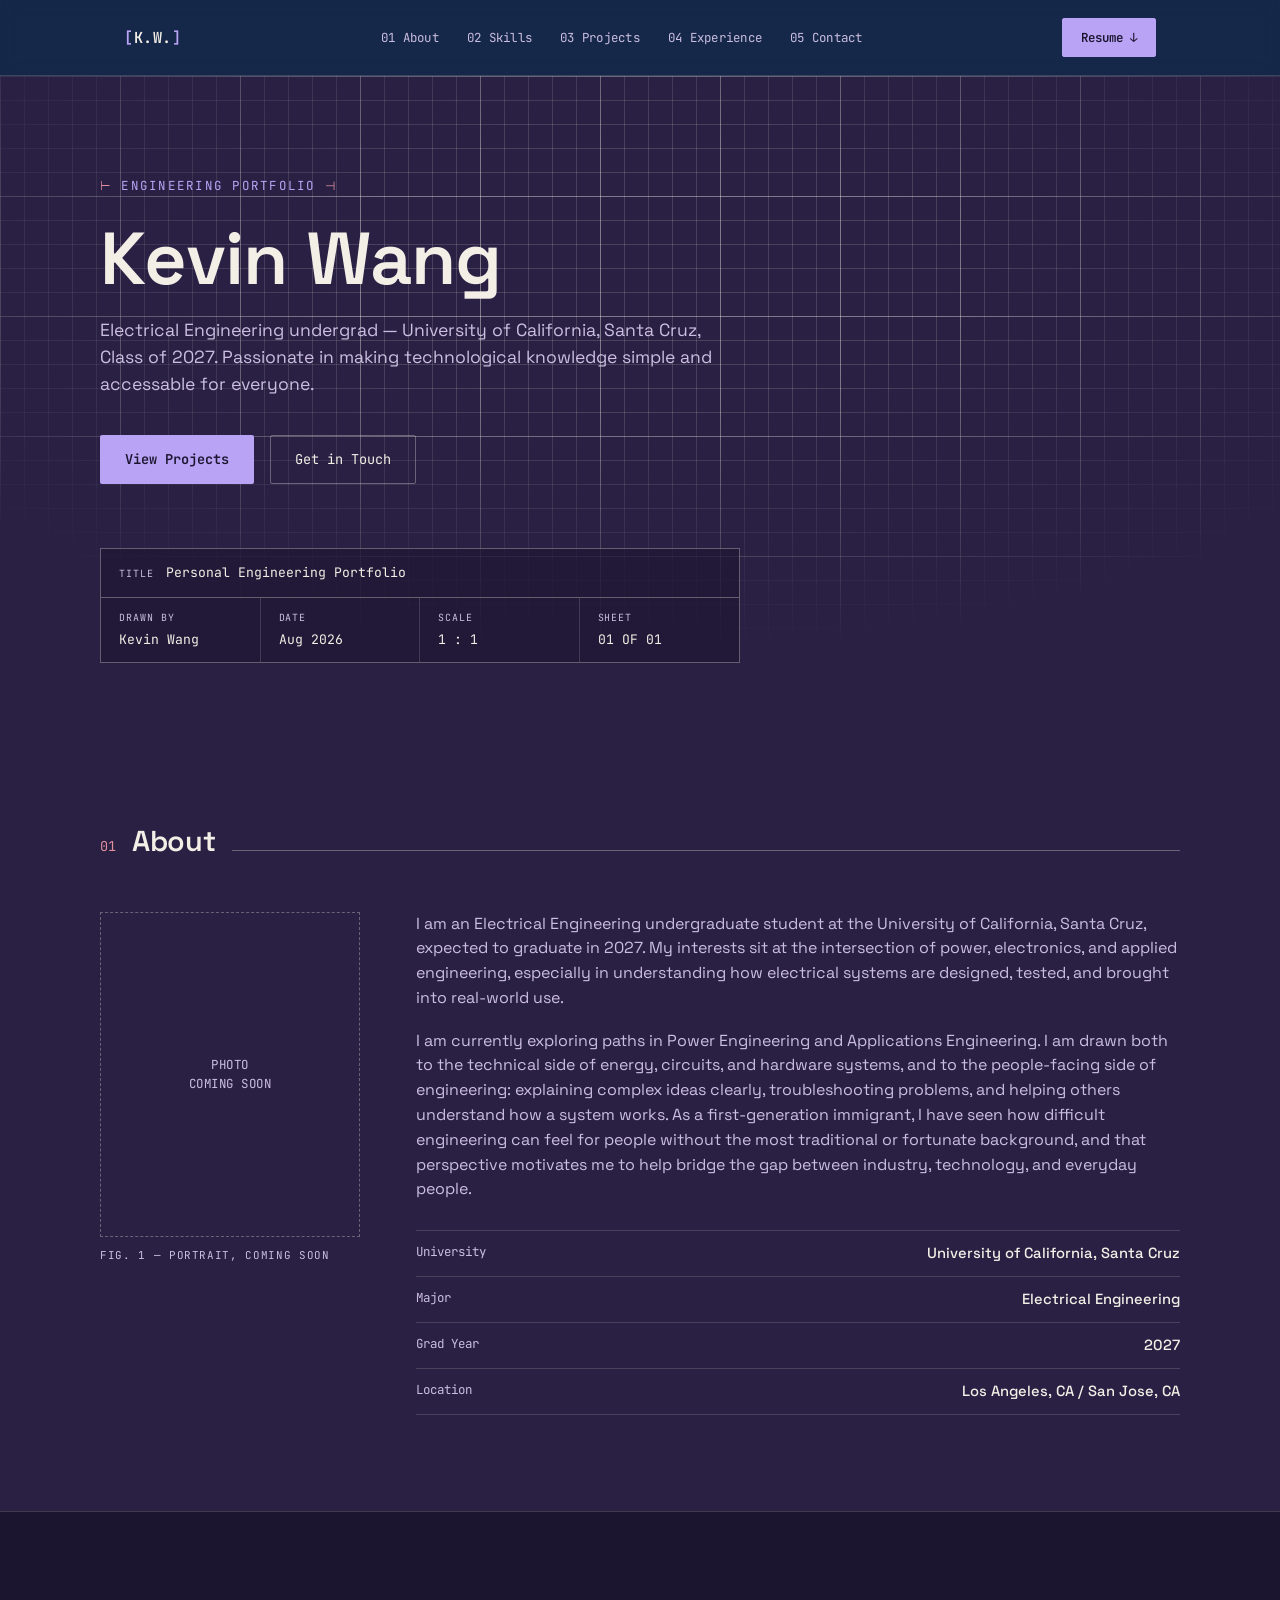
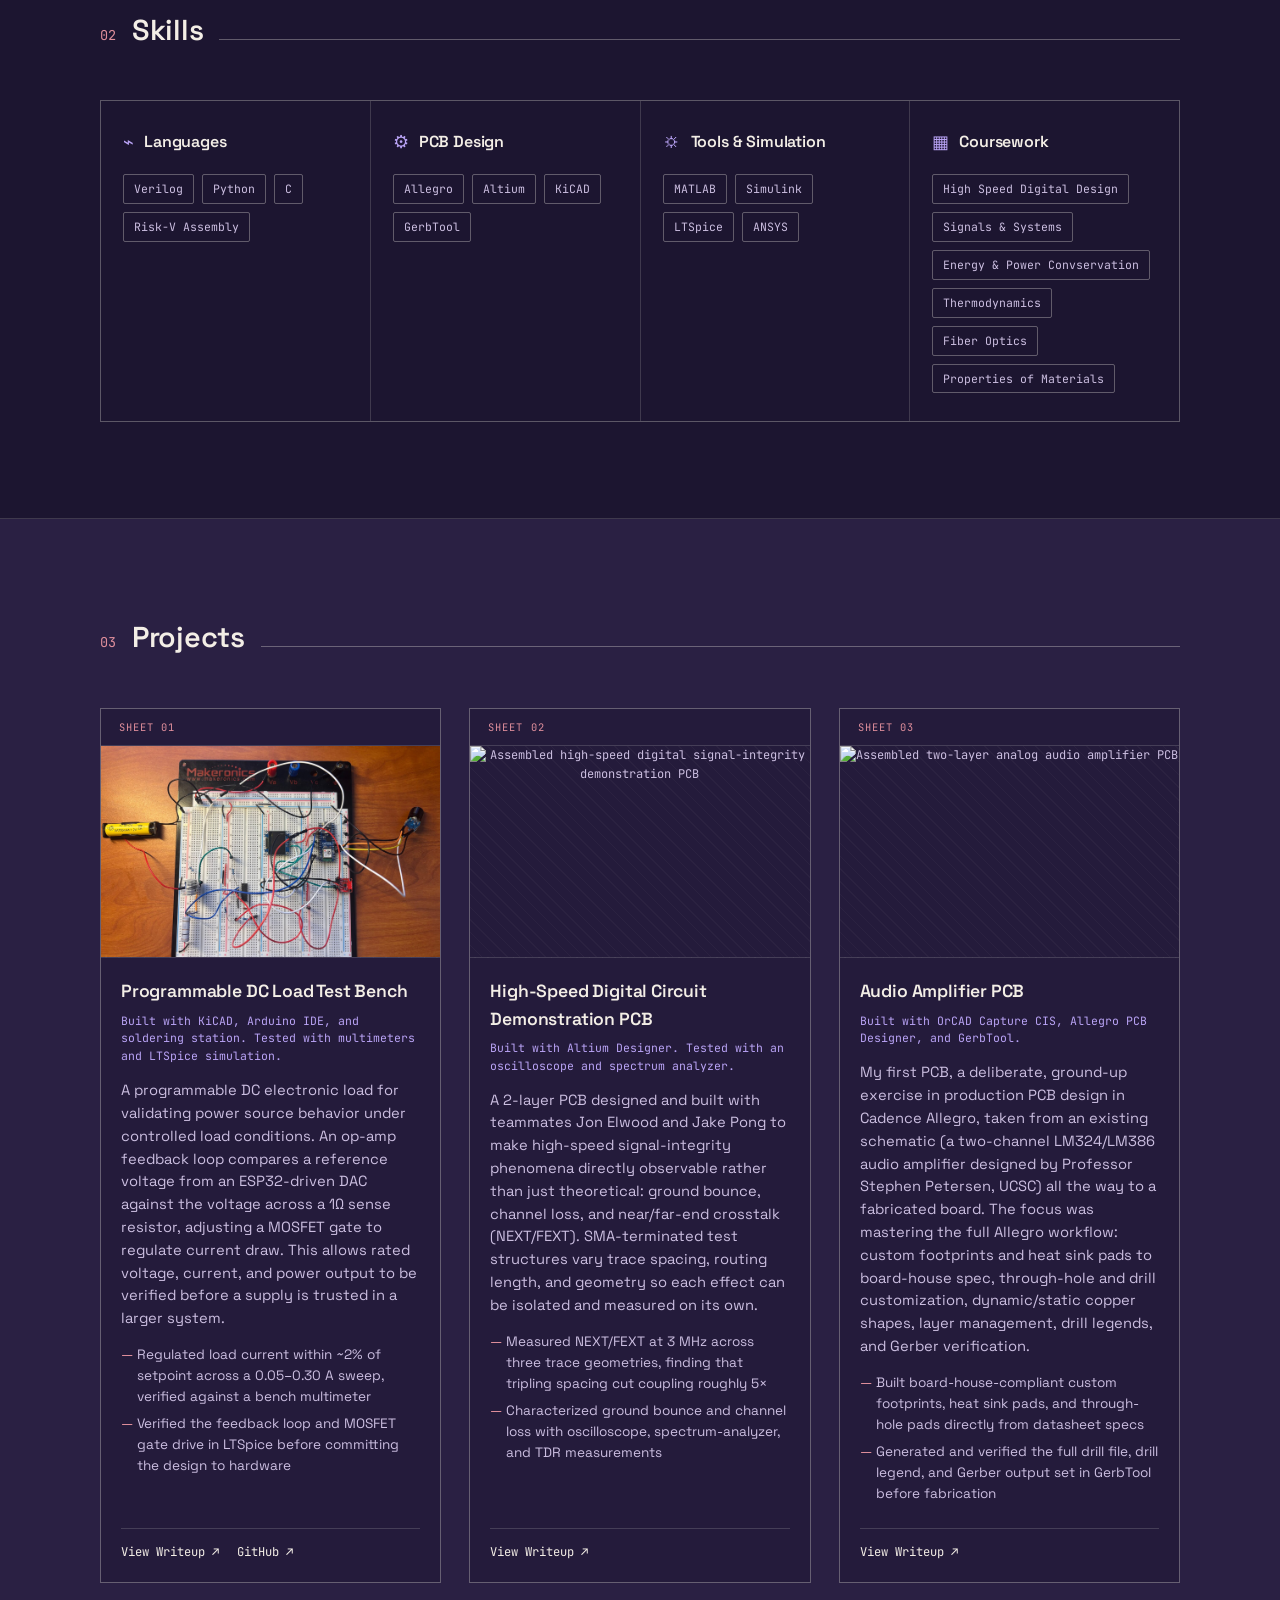
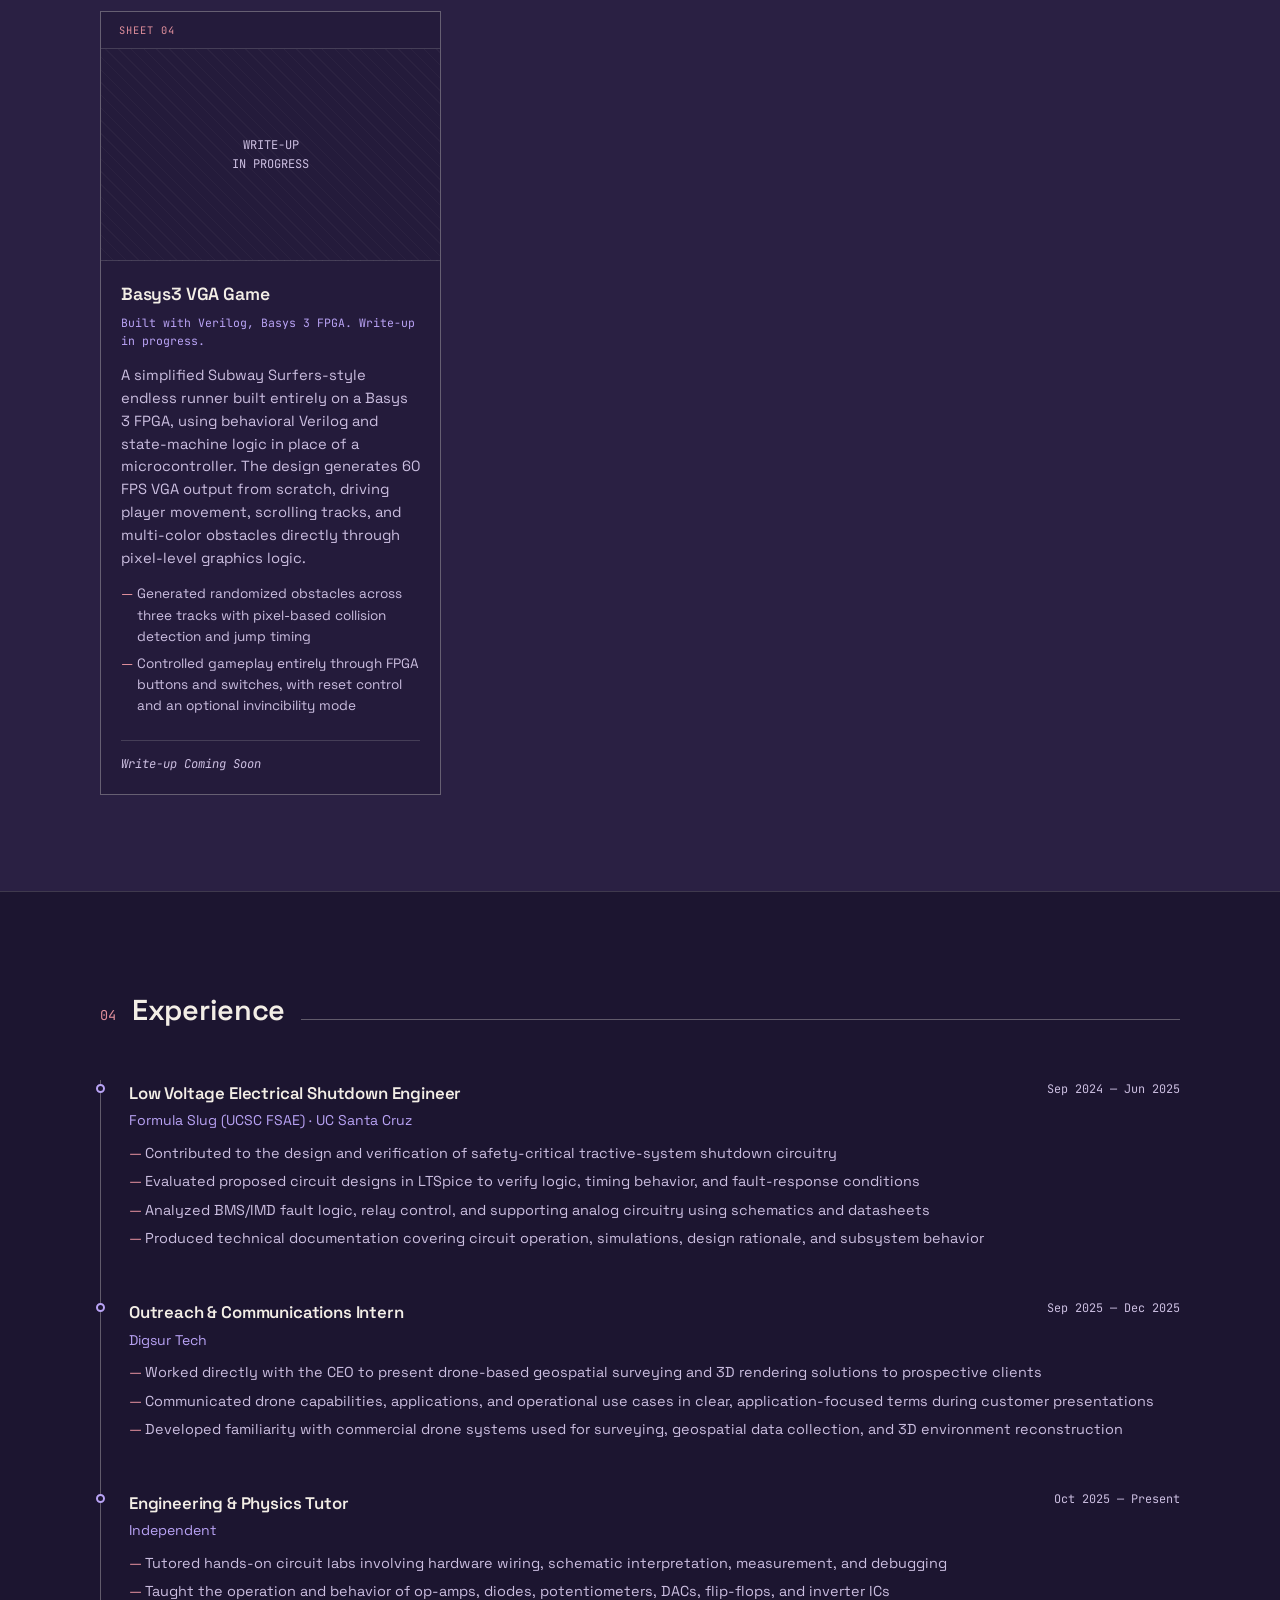
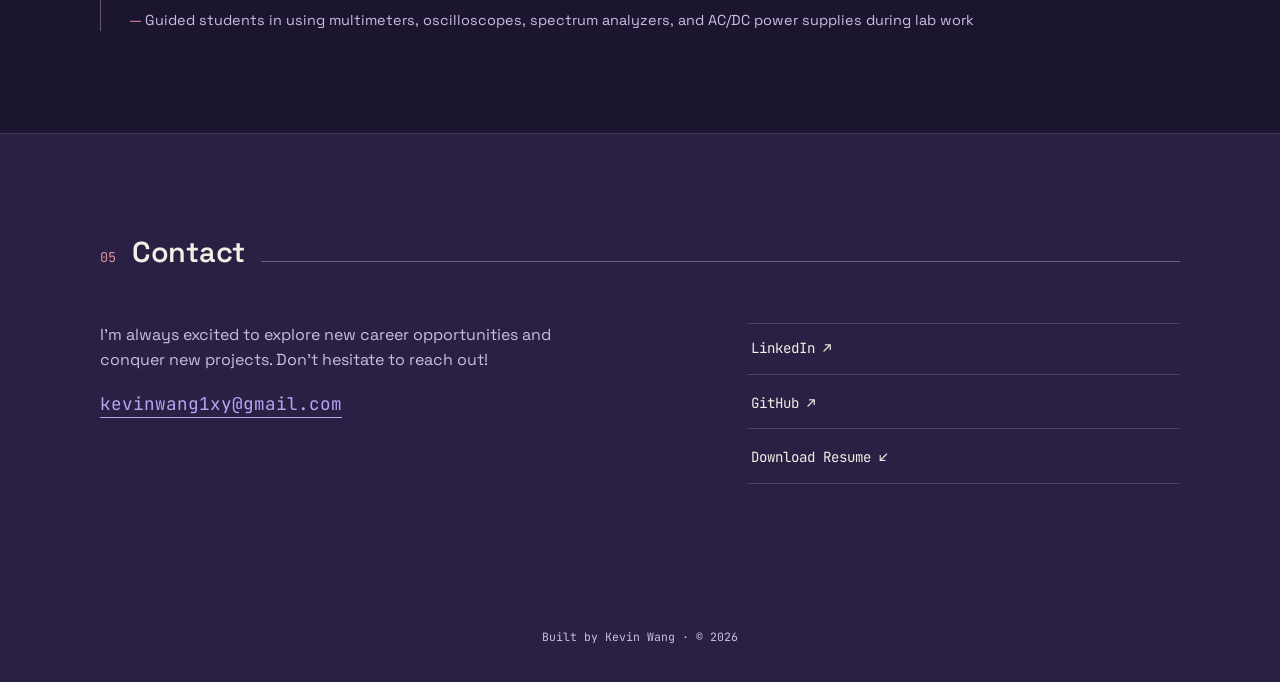
==== index.html @ eae04068 "initial website upload" ====
<!DOCTYPE html>
<html lang="en">
<head>
<meta charset="UTF-8">
<meta name="viewport" content="width=device-width, initial-scale=1.0">
<title>[Kevin Wang] — Engineering Portfolio</title>
<link rel="preconnect" href="https://fonts.googleapis.com">
<link href="https://fonts.googleapis.com/css2?family=Space+Grotesk:wght@400;500;600;700&family=JetBrains+Mono:wght@400;500;600&display=swap" rel="stylesheet">
<link rel="stylesheet" href="styles.css">
</head>
<body>

<!-- ============================================ -->
<!-- NAV -->
<!-- ============================================ -->
<header class="nav">
  <div class="nav-inner">
    <a href="#top" class="nav-mark">
      <span class="nav-mark-bracket">[</span>K.W.<span class="nav-mark-bracket">]</span>
    </a>
    <nav class="nav-links">
      <a href="#about">01 About</a>
      <a href="#skills">02 Skills</a>
      <a href="#projects">03 Projects</a>
      <a href="#experience">04 Experience</a>
      <a href="#contact">05 Contact</a>
    </nav>
    <a href="resume.pdf" class="nav-resume" download>Resume ↓</a>
    <button class="nav-toggle" id="navToggle" aria-label="Toggle menu">
      <span></span><span></span><span></span>
    </button>
  </div>
</header>

<!-- ============================================ -->
<!-- HERO / TITLE BLOCK -->
<!-- ============================================ -->
<section class="hero" id="top">
  <div class="blueprint-grid"></div>
  <div class="hero-inner">

    <div class="hero-eyebrow">
      <span class="dim-tick">⊢</span> ENGINEERING PORTFOLIO <span class="dim-tick">⊣</span>
    </div>

    <h1 class="hero-name">Kevin Wang</h1>
    <p class="hero-tagline">
      Electrical Engineering undergrad — University of California, Santa Cruz, Class of 2027.
      
      Passionate in making technological knowledge simple and accessable for everyone.
    </p>

    <div class="hero-actions">
      <a href="#projects" class="btn btn-primary">View Projects</a>
      <a href="#contact" class="btn btn-ghost">Get in Touch</a>
    </div>

    <!-- Title block, styled after a real engineering drawing stamp -->
    <div class="title-block">
      <div class="tb-row tb-row-title">
        <span class="tb-label">TITLE</span>
        <span class="tb-value">Personal Engineering Portfolio</span>
      </div>
      <div class="tb-row tb-grid-4">
        <div><span class="tb-label">DRAWN BY</span><span class="tb-value">Kevin Wang</span></div>
        <div><span class="tb-label">DATE</span><span class="tb-value">Aug 2026</span></div>
        <div><span class="tb-label">SCALE</span><span class="tb-value">1 : 1</span></div>
        <div><span class="tb-label">SHEET</span><span class="tb-value">01 OF 01</span></div>
      </div>
    </div>

  </div>
</section>

<!-- ============================================ -->
<!-- ABOUT -->
<!-- ============================================ -->
<section class="section" id="about">
  <div class="section-inner">
    <div class="section-head">
      <span class="section-num">01</span>
      <h2>About</h2>
      <span class="section-rule"></span>
    </div>

    <div class="about-grid">
      <div class="about-photo">
        <div class="photo-placeholder">
          <span>PHOTO<br>COMING SOON</span>
        </div>
        <div class="photo-caption">FIG. 1 — PORTRAIT, COMING SOON</div>
      </div>

      <div class="about-text">
        <p>
        I am an Electrical Engineering undergraduate student at the University of California, Santa Cruz, expected to graduate in 2027. My interests sit at the intersection of power, 
        electronics, and applied engineering, especially in understanding how electrical systems are designed, tested, and brought into real-world use. 
        </p>
        <p>
         I am currently exploring paths 
        in Power Engineering and Applications Engineering. I am drawn both to the technical side of energy, circuits, and hardware systems, and to the people-facing side of engineering:
         explaining complex ideas clearly, troubleshooting problems, and helping others understand how a system works. As a first-generation immigrant, I have seen how difficult engineering 
         can feel for people without the most traditional or fortunate background, and that perspective motivates me to help bridge the gap between industry, technology, and everyday people.
        </p>

        <ul class="about-facts">
          <li><span class="fact-label">University</span><span class="fact-value">University of California, Santa Cruz</span></li>
          <li><span class="fact-label">Major</span><span class="fact-value">Electrical Engineering</span></li>
      
          <li><span class="fact-label">Grad Year</span><span class="fact-value">2027</span></li>
          <li><span class="fact-label">Location</span><span class="fact-value">Los Angeles, CA / San Jose, CA</span></li>
        </ul>
      </div>
    </div>
  </div>
</section>

<!-- ============================================ -->
<!-- SKILLS -->
<!-- ============================================ -->
<section class="section section-alt" id="skills">
  <div class="section-inner">
    <div class="section-head">
      <span class="section-num">02</span>
      <h2>Skills</h2>
      <span class="section-rule"></span>
    </div>

    <div class="skills-grid">

      <div class="skill-card">
        <div class="skill-card-head">
          <span class="skill-icon">⌁</span>
          <h3>Languages</h3>
        </div>
        <div class="skill-tags">
          <span class="tag">Verilog</span>
          <span class="tag">Python</span>
          <span class="tag">C</span>
          
          <span class="tag">Risk-V Assembly</span>
        </div>
      </div>

      <div class="skill-card">
        <div class="skill-card-head">
          <span class="skill-icon">⚙</span>
          <h3>PCB Design</h3>
        </div>
        <div class="skill-tags">
          
          <span class="tag">Allegro</span>
          <span class="tag">Altium</span>
          <span class="tag">KiCAD</span>
          <span class="tag">GerbTool</span>
        </div>
      </div>

      <div class="skill-card">
        <div class="skill-card-head">
          <span class="skill-icon">⛭</span>
          <h3>Tools &amp; Simulation</h3>
        </div>
        <div class="skill-tags">
          <span class="tag">MATLAB</span>
          <span class="tag">Simulink</span>
          <span class="tag">LTSpice</span>
          <span class="tag">ANSYS</span>
          

          
        </div>
      </div>

      <div class="skill-card">
        <div class="skill-card-head">
          <span class="skill-icon">▦</span>
          <h3>Coursework</h3>
        </div>
        <div class="skill-tags">
          <span class="tag">High Speed Digital Design</span>
          <span class="tag">Signals &amp; Systems</span>
          <span class="tag">Energy &amp; Power Convservation</span>
          <span class="tag">Thermodynamics</span>
          <span class="tag">Fiber Optics</span>
          <span class="tag">Properties of Materials</span>
          
          
          
        </div>
      </div>

    </div>
  </div>
</section>

<!-- ============================================ -->
<!-- PROJECTS -->
<!-- ============================================ -->
<section class="section" id="projects">
  <div class="section-inner">
    <div class="section-head">
      <span class="section-num">03</span>
      <h2>Projects</h2>
      <span class="section-rule"></span>
    </div>

    <div class="projects-grid">

      <article class="project-card">
        <div class="project-sheet-no">SHEET 01</div>
        <div class="project-thumb">
          <img src="dc-load-board.jpg" alt="Breadboard build of the programmable DC load test bench">
        </div>
        <div class="project-body">
          <h3>Programmable DC Load Test Bench</h3>
          <p class="project-meta">Built with KiCAD, Arduino IDE, and soldering station. Tested with multimeters and LTSpice simulation.</p>
          <p class="project-desc">
            A programmable DC electronic load for validating power source behavior under controlled load conditions. An op-amp feedback loop compares a reference voltage from an ESP32-driven DAC against the voltage across a 1&Omega; sense resistor, adjusting a MOSFET gate to regulate current draw. This allows rated voltage, current, and power output to be verified before a supply is trusted in a larger system.
          </p>
          <ul class="project-results">
            <li>Regulated load current within ~2% of setpoint across a 0.05–0.30 A sweep, verified against a bench multimeter</li>
            <li>Verified the feedback loop and MOSFET gate drive in LTSpice before committing the design to hardware</li>
          </ul>
          <div class="project-links">
            <a href="writeups/dc-load-test-circuit.html">View Writeup ↗</a>
            <a href="https://github.com/Kevinwang1xy/Programmable-DC-Electronic-Load" target="_blank">GitHub ↗</a>
          </div>
        </div>
      </article>

      <article class="project-card">
        <div class="project-sheet-no">SHEET 02</div>
        <div class="project-thumb">
          <img src="images/hsd-assembled-board.jpg" alt="Assembled high-speed digital signal-integrity demonstration PCB">
        </div>
        <div class="project-body">
          <h3>High-Speed Digital Circuit Demonstration PCB</h3>
          <p class="project-meta">Built with Altium Designer. Tested with an oscilloscope and spectrum analyzer.</p>
          <p class="project-desc">
            A 2-layer PCB designed and built with teammates Jon Elwood and Jake Pong to make high-speed signal-integrity phenomena directly observable rather than just theoretical: ground bounce, channel loss, and near/far-end crosstalk (NEXT/FEXT). SMA-terminated test structures vary trace spacing, routing length, and geometry so each effect can be isolated and measured on its own.
          </p>
          <ul class="project-results">
            <li>Measured NEXT/FEXT at 3 MHz across three trace geometries, finding that tripling spacing cut coupling roughly 5×</li>
            <li>Characterized ground bounce and channel loss with oscilloscope, spectrum-analyzer, and TDR measurements</li>
          </ul>
          <div class="project-links">
            <a href="writeups/high-speed-digital-pcb.html">View Writeup ↗</a>
          </div>
        </div>
      </article>

      <article class="project-card">
        <div class="project-sheet-no">SHEET 03</div>
        <div class="project-thumb">
          <img src="images/audio-physical-board.jpg" alt="Assembled two-layer analog audio amplifier PCB">
        </div>
        <div class="project-body">
          <h3>Audio Amplifier PCB</h3>
          <p class="project-meta">Built with OrCAD Capture CIS, Allegro PCB Designer, and GerbTool.</p>
          <p class="project-desc">
            My first PCB, a deliberate, ground-up exercise in production PCB design in Cadence Allegro, taken from an existing schematic (a two-channel LM324/LM386 audio amplifier designed by Professor Stephen Petersen, UCSC) all the way to a fabricated board. The focus was mastering the full Allegro workflow: custom footprints and heat sink pads to board-house spec, through-hole and drill customization, dynamic/static copper shapes, layer management, drill legends, and Gerber verification.
          </p>
          <ul class="project-results">
            <li>Built board-house-compliant custom footprints, heat sink pads, and through-hole pads directly from datasheet specs</li>
            <li>Generated and verified the full drill file, drill legend, and Gerber output set in GerbTool before fabrication</li>
          </ul>
          <div class="project-links">
            <a href="writeups/audio-amplifier-pcb.html">View Writeup ↗</a>
          </div>
        </div>
      </article>

      <article class="project-card">
        <div class="project-sheet-no">SHEET 04</div>
        <div class="project-thumb">
          <span>WRITE-UP<br>IN PROGRESS</span>
        </div>
        <div class="project-body">
          <h3>Basys3 VGA Game</h3>
          <p class="project-meta">Built with Verilog, Basys 3 FPGA. Write-up in progress.</p>
          <p class="project-desc">
            A simplified Subway Surfers-style endless runner built entirely on a Basys 3 FPGA, using behavioral Verilog and state-machine logic in place of a microcontroller. The design generates 60 FPS VGA output from scratch, driving player movement, scrolling tracks, and multi-color obstacles directly through pixel-level graphics logic.
          </p>
          <ul class="project-results">
            <li>Generated randomized obstacles across three tracks with pixel-based collision detection and jump timing</li>
            <li>Controlled gameplay entirely through FPGA buttons and switches, with reset control and an optional invincibility mode</li>
          </ul>
          <div class="project-links">
            <span class="project-links-pending">Write-up Coming Soon</span>
          </div>
        </div>
      </article>

      <!-- Duplicate the <article class="project-card"> block above for more projects -->

    </div>
  </div>
</section>

<!-- ============================================ -->
<!-- EXPERIENCE -->
<!-- ============================================ -->
<section class="section section-alt" id="experience">
  <div class="section-inner">
    <div class="section-head">
      <span class="section-num">04</span>
      <h2>Experience</h2>
      <span class="section-rule"></span>
    </div>

    <div class="timeline">

      <div class="timeline-item">
        <div class="timeline-marker"></div>
        <div class="timeline-content">
          <div class="timeline-top">
            <h3>Low Voltage Electrical Shutdown Engineer</h3>
            <span class="timeline-date">Sep 2024 — Jun 2025</span>
          </div>
          <p class="timeline-org">Formula Slug (UCSC FSAE) · UC Santa Cruz</p>
          <ul class="timeline-list">
            <li>Contributed to the design and verification of safety-critical tractive-system shutdown circuitry</li>
            <li>Evaluated proposed circuit designs in LTSpice to verify logic, timing behavior, and fault-response conditions</li>
            <li>Analyzed BMS/IMD fault logic, relay control, and supporting analog circuitry using schematics and datasheets</li>
            <li>Produced technical documentation covering circuit operation, simulations, design rationale, and subsystem behavior</li>
          </ul>
        </div>
      </div>

      <div class="timeline-item">
        <div class="timeline-marker"></div>
        <div class="timeline-content">
          <div class="timeline-top">
            <h3>Outreach &amp; Communications Intern</h3>
            <span class="timeline-date">Sep 2025 — Dec 2025</span>
          </div>
          <p class="timeline-org">Digsur Tech</p>
          <ul class="timeline-list">
            <li>Worked directly with the CEO to present drone-based geospatial surveying and 3D rendering solutions to prospective clients</li>
            <li>Communicated drone capabilities, applications, and operational use cases in clear, application-focused terms during customer presentations</li>
            <li>Developed familiarity with commercial drone systems used for surveying, geospatial data collection, and 3D environment reconstruction</li>
          </ul>
        </div>
      </div>

      <div class="timeline-item">
        <div class="timeline-marker"></div>
        <div class="timeline-content">
          <div class="timeline-top">
            <h3>Engineering &amp; Physics Tutor</h3>
            <span class="timeline-date">Oct 2025 — Present</span>
          </div>
          <p class="timeline-org">Independent</p>
          <ul class="timeline-list">
            <li>Tutored hands-on circuit labs involving hardware wiring, schematic interpretation, measurement, and debugging</li>
            <li>Taught the operation and behavior of op-amps, diodes, potentiometers, DACs, flip-flops, and inverter ICs</li>
            <li>Guided students in using multimeters, oscilloscopes, spectrum analyzers, and AC/DC power supplies during lab work</li>
          </ul>
        </div>
      </div>

      <!-- Duplicate a .timeline-item block above for more entries -->

    </div>
  </div>
</section>

<!-- ============================================ -->
<!-- CONTACT / FOOTER -->
<!-- ============================================ -->
<section class="section" id="contact">
  <div class="section-inner">
    <div class="section-head">
      <span class="section-num">05</span>
      <h2>Contact</h2>
      <span class="section-rule"></span>
    </div>

    <div class="contact-grid">
      <div class="contact-text">
        <p>
          I'm always excited to explore new career opportunities and conquer new projects. Don't hesitate to reach out!  
        </p>
        <a href="mailto:kevinwang1xy@gmail.com" class="contact-email">kevinwang1xy@gmail.com</a>
      </div>

      <ul class="contact-links">
         <li><a href="https://www.linkedin.com/in/kevin-wang-b01130387/" target="_blank">LinkedIn ↗</a></li>
      
        

        <li><a href="https://github.com/Kevinwang1xy" target="_blank">GitHub ↗</a></li>
        <li><a href="resume.pdf" download>Download Resume ↙</a></li>
      </ul>
    </div>
  </div>
</section>

<footer class="footer">
  <div class="footer-inner">
    <p class="footer-note">Built by Kevin Wang · © 2026</p>
  </div>
</footer>

<script src="script.js"></script>
</body>
</html>
---- styles.css ----
/* ============================================
   TOKENS
   ============================================ */
:root {
  --ink-blue: #2A2043;        /* primary background — soft plum/lavender */
  --ink-blue-deep: #1C1530;   /* panels / cards */
  --paper: #F3EEE6;           /* primary text / linework */
  --paper-dim: #CBBEE0;       /* secondary text — soft lavender-grey */
  --cyan: #B9A3F5;            /* accent linework — lavender */
  --rust: #E08F9C;            /* annotation accent — dusty rose */
  --rust-dim: #8a4f5a;

  --font-display: 'Space Grotesk', sans-serif;
  --font-mono: 'JetBrains Mono', monospace;

  --line: rgba(243, 238, 230, 0.16);
  --line-strong: rgba(243, 238, 230, 0.32);

  --container: 1080px;
  --radius: 2px;
}

/* ============================================
   RESET / BASE
   ============================================ */
* { box-sizing: border-box; margin: 0; padding: 0; }

html { scroll-behavior: smooth; }

@media (prefers-reduced-motion: reduce) {
  html { scroll-behavior: auto; }
  * { animation-duration: 0.01ms !important; animation-iteration-count: 1 !important; transition-duration: 0.01ms !important; }
}

body {
  background: var(--ink-blue);
  color: var(--paper);
  font-family: var(--font-display);
  line-height: 1.55;
  -webkit-font-smoothing: antialiased;
}

a {
  color: inherit;
  text-decoration: none;
}

ul { list-style: none; }

img { max-width: 100%; display: block; }

:focus-visible {
  outline: 2px solid var(--cyan);
  outline-offset: 3px;
}

h1, h2, h3 { font-weight: 600; letter-spacing: -0.01em; }

/* ============================================
   BLUEPRINT GRID TEXTURE
   ============================================ */
.blueprint-grid {
  position: absolute;
  inset: 0;
  background-image:
    linear-gradient(var(--line) 1px, transparent 1px),
    linear-gradient(90deg, var(--line) 1px, transparent 1px),
    linear-gradient(var(--line-strong) 1px, transparent 1px),
    linear-gradient(90deg, var(--line-strong) 1px, transparent 1px);
  background-size: 24px 24px, 24px 24px, 120px 120px, 120px 120px;
  mask-image: radial-gradient(ellipse 80% 70% at 50% 30%, #000 30%, transparent 85%);
  pointer-events: none;
  z-index: 0;
}

/* ============================================
   NAV
   ============================================ */
.nav {
  position: sticky;
  top: 0;
  z-index: 100;
  background: rgba(19, 41, 75, 0.88);
  backdrop-filter: blur(8px);
  border-bottom: 1px solid var(--line);
}

.nav-inner {
  max-width: var(--container);
  margin: 0 auto;
  padding: 18px 24px;
  display: flex;
  align-items: center;
  justify-content: space-between;
  gap: 24px;
}

.nav-mark {
  font-family: var(--font-mono);
  font-weight: 600;
  font-size: 0.95rem;
  letter-spacing: 0.04em;
}

.nav-mark-bracket { color: var(--cyan); }

.nav-links {
  display: flex;
  gap: 28px;
  font-family: var(--font-mono);
  font-size: 0.78rem;
  letter-spacing: 0.02em;
  color: var(--paper-dim);
}

.nav-links a { transition: color 0.15s ease; }
.nav-links a:hover { color: var(--cyan); }

.nav-resume {
  font-family: var(--font-mono);
  font-weight: 600;
  font-size: 0.78rem;
  background: var(--cyan);
  color: var(--ink-blue-deep);
  border: 1px solid var(--cyan);
  padding: 9px 18px;
  border-radius: var(--radius);
  white-space: nowrap;
  transition: transform 0.15s ease, box-shadow 0.15s ease;
}
.nav-resume:hover {
  transform: translateY(-2px);
  box-shadow: 0 6px 18px rgba(185, 163, 245, 0.35);
}

.nav-toggle {
  display: none;
  flex-direction: column;
  gap: 4px;
  background: none;
  border: none;
  cursor: pointer;
  padding: 6px;
}
.nav-toggle span {
  width: 20px;
  height: 2px;
  background: var(--paper);
}

/* ============================================
   HERO
   ============================================ */
.hero {
  position: relative;
  padding: 100px 24px 60px;
  overflow: hidden;
}

.hero-inner {
  position: relative;
  z-index: 1;
  max-width: var(--container);
  margin: 0 auto;
}

.hero-eyebrow {
  font-family: var(--font-mono);
  font-size: 0.78rem;
  letter-spacing: 0.18em;
  color: var(--cyan);
  margin-bottom: 24px;
}

.dim-tick { color: var(--rust); }

.hero-name {
  font-size: clamp(2.6rem, 6vw, 4.6rem);
  line-height: 1.05;
  margin-bottom: 20px;
  max-width: 16ch;
}

.hero-tagline {
  font-size: 1.1rem;
  color: var(--paper-dim);
  max-width: 56ch;
  margin-bottom: 36px;
}

.hero-actions {
  display: flex;
  gap: 16px;
  margin-bottom: 64px;
  flex-wrap: wrap;
}

.btn {
  font-family: var(--font-mono);
  font-size: 0.85rem;
  padding: 13px 24px;
  border-radius: var(--radius);
  border: 1px solid transparent;
  transition: transform 0.15s ease, border-color 0.15s ease, background 0.15s ease;
  display: inline-block;
}

.btn-primary {
  background: var(--cyan);
  color: var(--ink-blue-deep);
  font-weight: 600;
}
.btn-primary:hover { transform: translateY(-2px); }

.btn-ghost {
  border-color: var(--line-strong);
  color: var(--paper);
}
.btn-ghost:hover { border-color: var(--cyan); color: var(--cyan); }

/* ============================================
   TITLE BLOCK (signature element)
   ============================================ */
.title-block {
  border: 1px solid var(--line-strong);
  background: rgba(28, 21, 48, 0.6);
  max-width: 640px;
}

.tb-row {
  display: flex;
  border-bottom: 1px solid var(--line-strong);
}
.tb-row:last-child { border-bottom: none; }

.tb-row-title { padding: 14px 18px; gap: 12px; align-items: baseline; flex-wrap: wrap; }

.tb-grid-4 {
  display: grid;
  grid-template-columns: repeat(4, 1fr);
}
.tb-grid-4 > div {
  padding: 12px 18px;
  border-right: 1px solid var(--line);
  display: flex;
  flex-direction: column;
  gap: 4px;
}
.tb-grid-4 > div:last-child { border-right: none; }

.tb-label {
  font-family: var(--font-mono);
  font-size: 0.62rem;
  letter-spacing: 0.1em;
  color: var(--paper-dim);
  text-transform: uppercase;
}

.tb-value {
  font-family: var(--font-mono);
  font-size: 0.82rem;
  color: var(--paper);
}

.title-block-footer {
  max-width: 100%;
  margin-bottom: 20px;
}

/* ============================================
   SECTION SHELL
   ============================================ */
.section {
  padding: 96px 24px;
  position: relative;
}

.section-alt {
  background: var(--ink-blue-deep);
  border-top: 1px solid var(--line);
  border-bottom: 1px solid var(--line);
}

.section-inner {
  max-width: var(--container);
  margin: 0 auto;
}

.section-head {
  display: flex;
  align-items: baseline;
  gap: 16px;
  margin-bottom: 48px;
}

.section-num {
  font-family: var(--font-mono);
  font-size: 0.85rem;
  color: var(--rust);
}

.section-head h2 {
  font-size: 1.8rem;
}

.section-rule {
  flex: 1;
  height: 1px;
  background: var(--line-strong);
}

.section-intro {
  color: var(--paper-dim);
  margin-bottom: 36px;
  max-width: 60ch;
}

/* ============================================
   ABOUT
   ============================================ */
.about-grid {
  display: grid;
  grid-template-columns: 260px 1fr;
  gap: 56px;
}

.photo-placeholder {
  aspect-ratio: 4 / 5;
  border: 1px dashed var(--line-strong);
  display: flex;
  align-items: center;
  justify-content: center;
  text-align: center;
  font-family: var(--font-mono);
  font-size: 0.78rem;
  color: var(--paper-dim);
  letter-spacing: 0.04em;
}

.photo-caption {
  font-family: var(--font-mono);
  font-size: 0.68rem;
  color: var(--paper-dim);
  margin-top: 10px;
  letter-spacing: 0.06em;
}

.about-text p { color: var(--paper-dim); margin-bottom: 18px; }

.about-facts {
  margin-top: 28px;
  border-top: 1px solid var(--line);
}
.about-facts li {
  display: flex;
  justify-content: space-between;
  padding: 11px 0;
  border-bottom: 1px solid var(--line);
  font-size: 0.92rem;
}
.fact-label { color: var(--paper-dim); font-family: var(--font-mono); font-size: 0.78rem; }
.fact-value { font-weight: 500; }

/* ============================================
   SKILLS
   ============================================ */
.skills-grid {
  display: grid;
  grid-template-columns: repeat(4, 1fr);
  gap: 1px;
  background: var(--line);
  border: 1px solid var(--line);
}

.skill-card {
  background: var(--ink-blue-deep);
  padding: 28px 22px;
}

.skill-card-head {
  display: flex;
  align-items: center;
  gap: 10px;
  margin-bottom: 18px;
}

.skill-icon { color: var(--cyan); font-size: 1.1rem; }

.skill-card h3 { font-size: 1rem; }

.skill-tags {
  display: flex;
  flex-wrap: wrap;
  gap: 8px;
}

.tag {
  font-family: var(--font-mono);
  font-size: 0.72rem;
  border: 1px solid var(--line-strong);
  padding: 5px 10px;
  border-radius: var(--radius);
  color: var(--paper-dim);
}

/* ============================================
   PROJECTS
   ============================================ */
.projects-grid {
  display: grid;
  grid-template-columns: repeat(auto-fit, minmax(300px, 1fr));
  gap: 28px;
}

.project-card {
  border: 1px solid var(--line-strong);
  background: rgba(28, 21, 48, 0.4);
  display: flex;
  flex-direction: column;
  transition: border-color 0.15s ease;
}
.project-card:hover { border-color: var(--cyan); }

.project-card-clickable { cursor: pointer; }
.project-card-clickable .project-links a { position: relative; z-index: 1; }

.project-sheet-no {
  font-family: var(--font-mono);
  font-size: 0.65rem;
  letter-spacing: 0.1em;
  color: var(--rust);
  padding: 10px 18px;
  border-bottom: 1px solid var(--line);
}

.project-thumb {
  aspect-ratio: 16 / 10;
  border-bottom: 1px solid var(--line);
  display: flex;
  align-items: center;
  justify-content: center;
  text-align: center;
  font-family: var(--font-mono);
  font-size: 0.75rem;
  color: var(--paper-dim);
  background:
    repeating-linear-gradient(45deg, transparent, transparent 8px, rgba(243,238,230,0.03) 8px, rgba(243,238,230,0.03) 9px);
  overflow: hidden;
}

.project-thumb img {
  width: 100%;
  height: 100%;
  object-fit: cover;
}

.project-body { padding: 20px; flex: 1; display: flex; flex-direction: column; }

.project-body h3 { font-size: 1.1rem; margin-bottom: 6px; }

.project-meta {
  font-family: var(--font-mono);
  font-size: 0.72rem;
  color: var(--cyan);
  margin-bottom: 14px;
}

.project-desc {
  color: var(--paper-dim);
  font-size: 0.92rem;
  margin-bottom: 14px;
}

.project-results {
  margin-bottom: 18px;
  flex: 1;
}
.project-results li {
  font-size: 0.85rem;
  color: var(--paper-dim);
  padding-left: 16px;
  position: relative;
  margin-bottom: 6px;
}
.project-results li::before {
  content: '—';
  position: absolute;
  left: 0;
  color: var(--rust);
}

.project-links {
  display: flex;
  gap: 18px;
  font-family: var(--font-mono);
  font-size: 0.76rem;
  padding-top: 14px;
  border-top: 1px solid var(--line);
}
.project-links a:hover { color: var(--cyan); }
.project-links-pending { color: var(--paper-dim); font-style: italic; }

/* ============================================
   EXPERIENCE / TIMELINE
   ============================================ */
.timeline {
  position: relative;
  padding-left: 28px;
  border-left: 1px solid var(--line-strong);
}

.timeline-item {
  position: relative;
  padding-bottom: 44px;
}
.timeline-item:last-child { padding-bottom: 0; }

.timeline-marker {
  position: absolute;
  left: -33px;
  top: 4px;
  width: 9px;
  height: 9px;
  border-radius: 50%;
  background: var(--ink-blue-deep);
  border: 2px solid var(--cyan);
}

.timeline-top {
  display: flex;
  justify-content: space-between;
  flex-wrap: wrap;
  gap: 8px;
  margin-bottom: 4px;
}

.timeline-top h3 { font-size: 1.05rem; }

.timeline-date {
  font-family: var(--font-mono);
  font-size: 0.74rem;
  color: var(--paper-dim);
  white-space: nowrap;
}

.timeline-org {
  font-size: 0.88rem;
  color: var(--cyan);
  margin-bottom: 10px;
}

.timeline-list li {
  font-size: 0.9rem;
  color: var(--paper-dim);
  padding-left: 16px;
  position: relative;
  margin-bottom: 6px;
}
.timeline-list li::before {
  content: '—';
  position: absolute;
  left: 0;
  color: var(--rust);
}

/* ============================================
   CONTACT
   ============================================ */
.contact-grid {
  display: grid;
  grid-template-columns: 1.4fr 1fr;
  gap: 40px;
  align-items: start;
}

.contact-text p { color: var(--paper-dim); margin-bottom: 18px; max-width: 50ch; }

.contact-email {
  font-family: var(--font-mono);
  font-size: 1.1rem;
  color: var(--cyan);
  border-bottom: 1px solid var(--cyan);
  padding-bottom: 2px;
}

.contact-links {
  display: flex;
  flex-direction: column;
  gap: 4px;
  border-top: 1px solid var(--line);
}
.contact-links li {
  border-bottom: 1px solid var(--line);
}
.contact-links a {
  display: block;
  padding: 14px 4px;
  font-family: var(--font-mono);
  font-size: 0.88rem;
  transition: color 0.15s ease;
}
.contact-links a:hover { color: var(--cyan); }

/* ============================================
   FOOTER
   ============================================ */
.footer {
  padding: 48px 24px 36px;
}
.footer-inner {
  max-width: var(--container);
  margin: 0 auto;
}
.footer-note {
  font-family: var(--font-mono);
  font-size: 0.72rem;
  color: var(--paper-dim);
  text-align: center;
}

/* ============================================
   RESPONSIVE
   ============================================ */
@media (max-width: 860px) {
  .skills-grid { grid-template-columns: repeat(2, 1fr); }
  .about-grid { grid-template-columns: 1fr; }
  .photo-placeholder { max-width: 220px; }
  .contact-grid { grid-template-columns: 1fr; }
}

@media (max-width: 680px) {
  .nav-links { display: none; }
  .nav-links-open {
    display: flex;
    flex-direction: column;
    position: absolute;
    top: 100%;
    left: 0;
    right: 0;
    background: var(--ink-blue);
    border-bottom: 1px solid var(--line);
    padding: 16px 24px 20px;
    gap: 16px;
  }
  .nav-toggle { display: flex; }
  .tb-grid-4 { grid-template-columns: repeat(2, 1fr); }
  .tb-grid-4 > div:nth-child(2n) { border-right: none; }
  .tb-grid-4 > div:nth-child(-n+2) { border-bottom: 1px solid var(--line); }
  .skills-grid { grid-template-columns: 1fr; }
  .hero { padding-top: 70px; }
}

@media (max-width: 460px) {
  .nav-resume { display: none; }
}
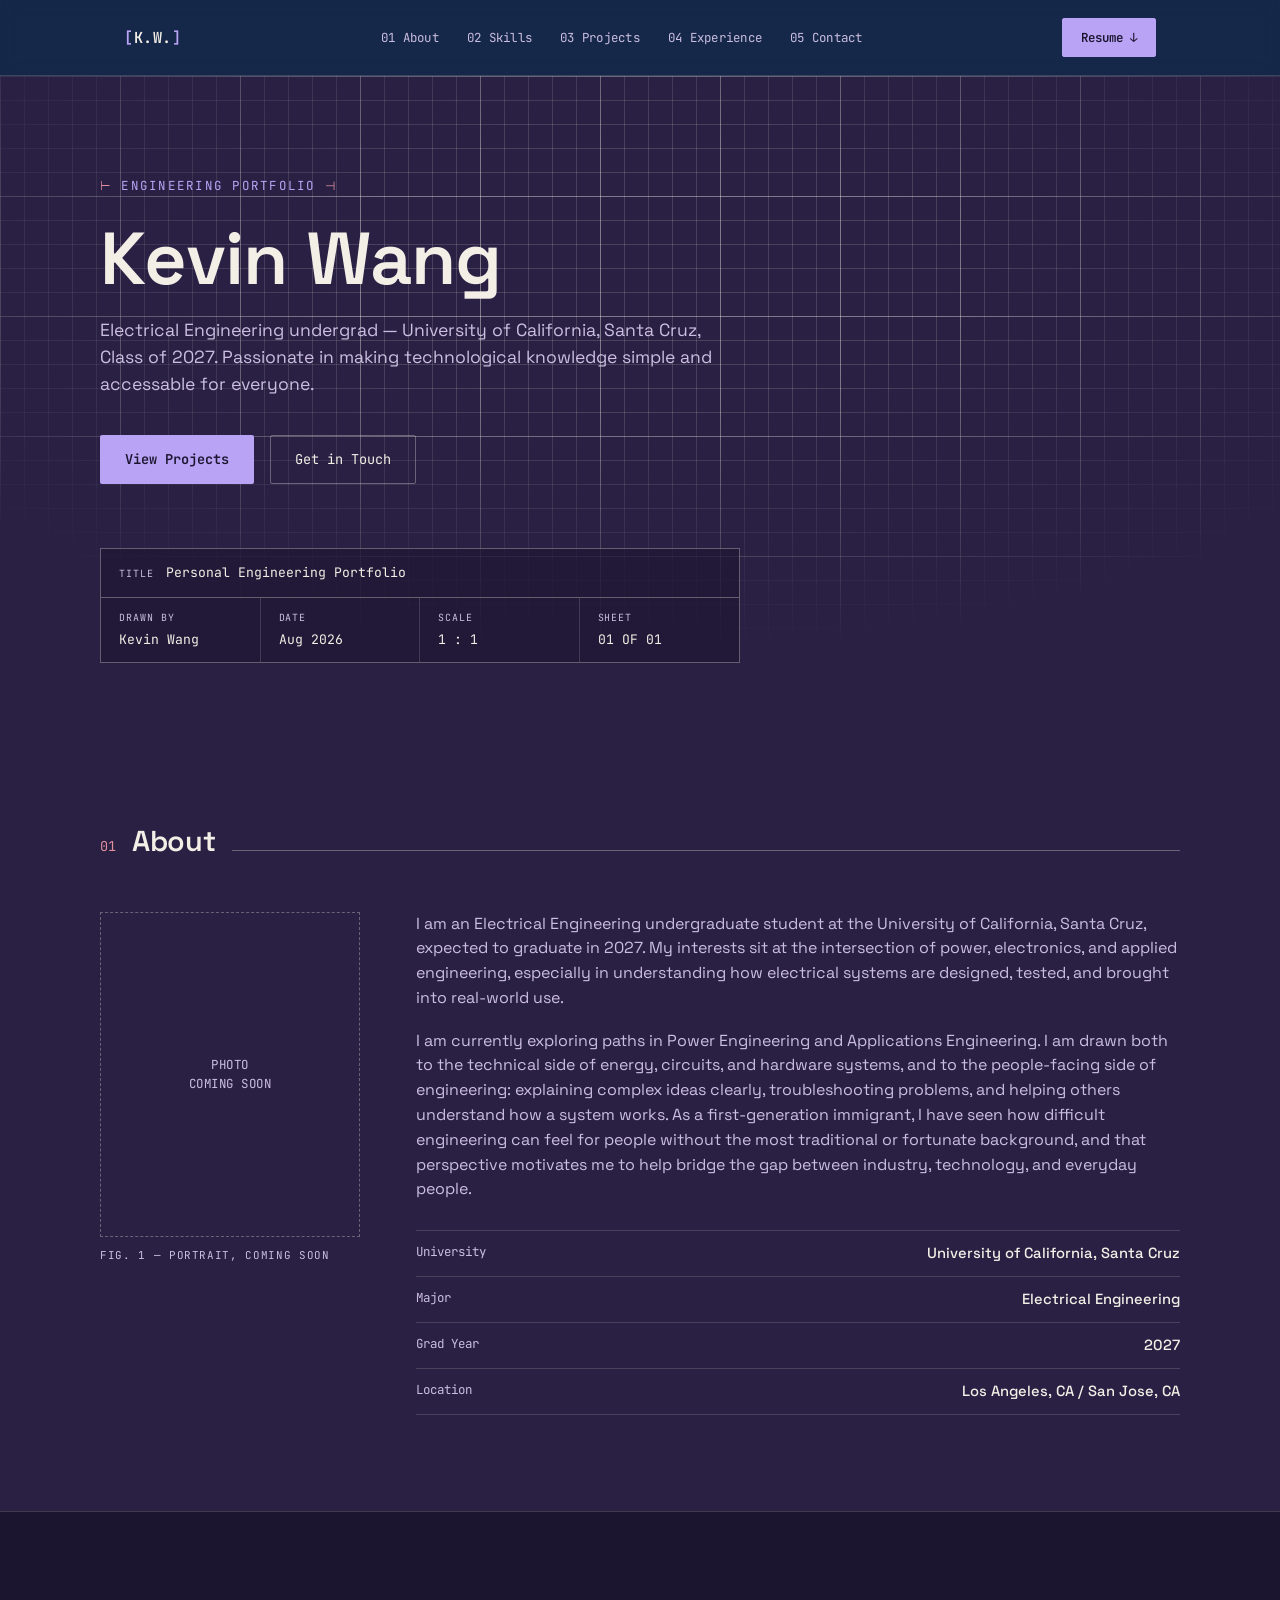
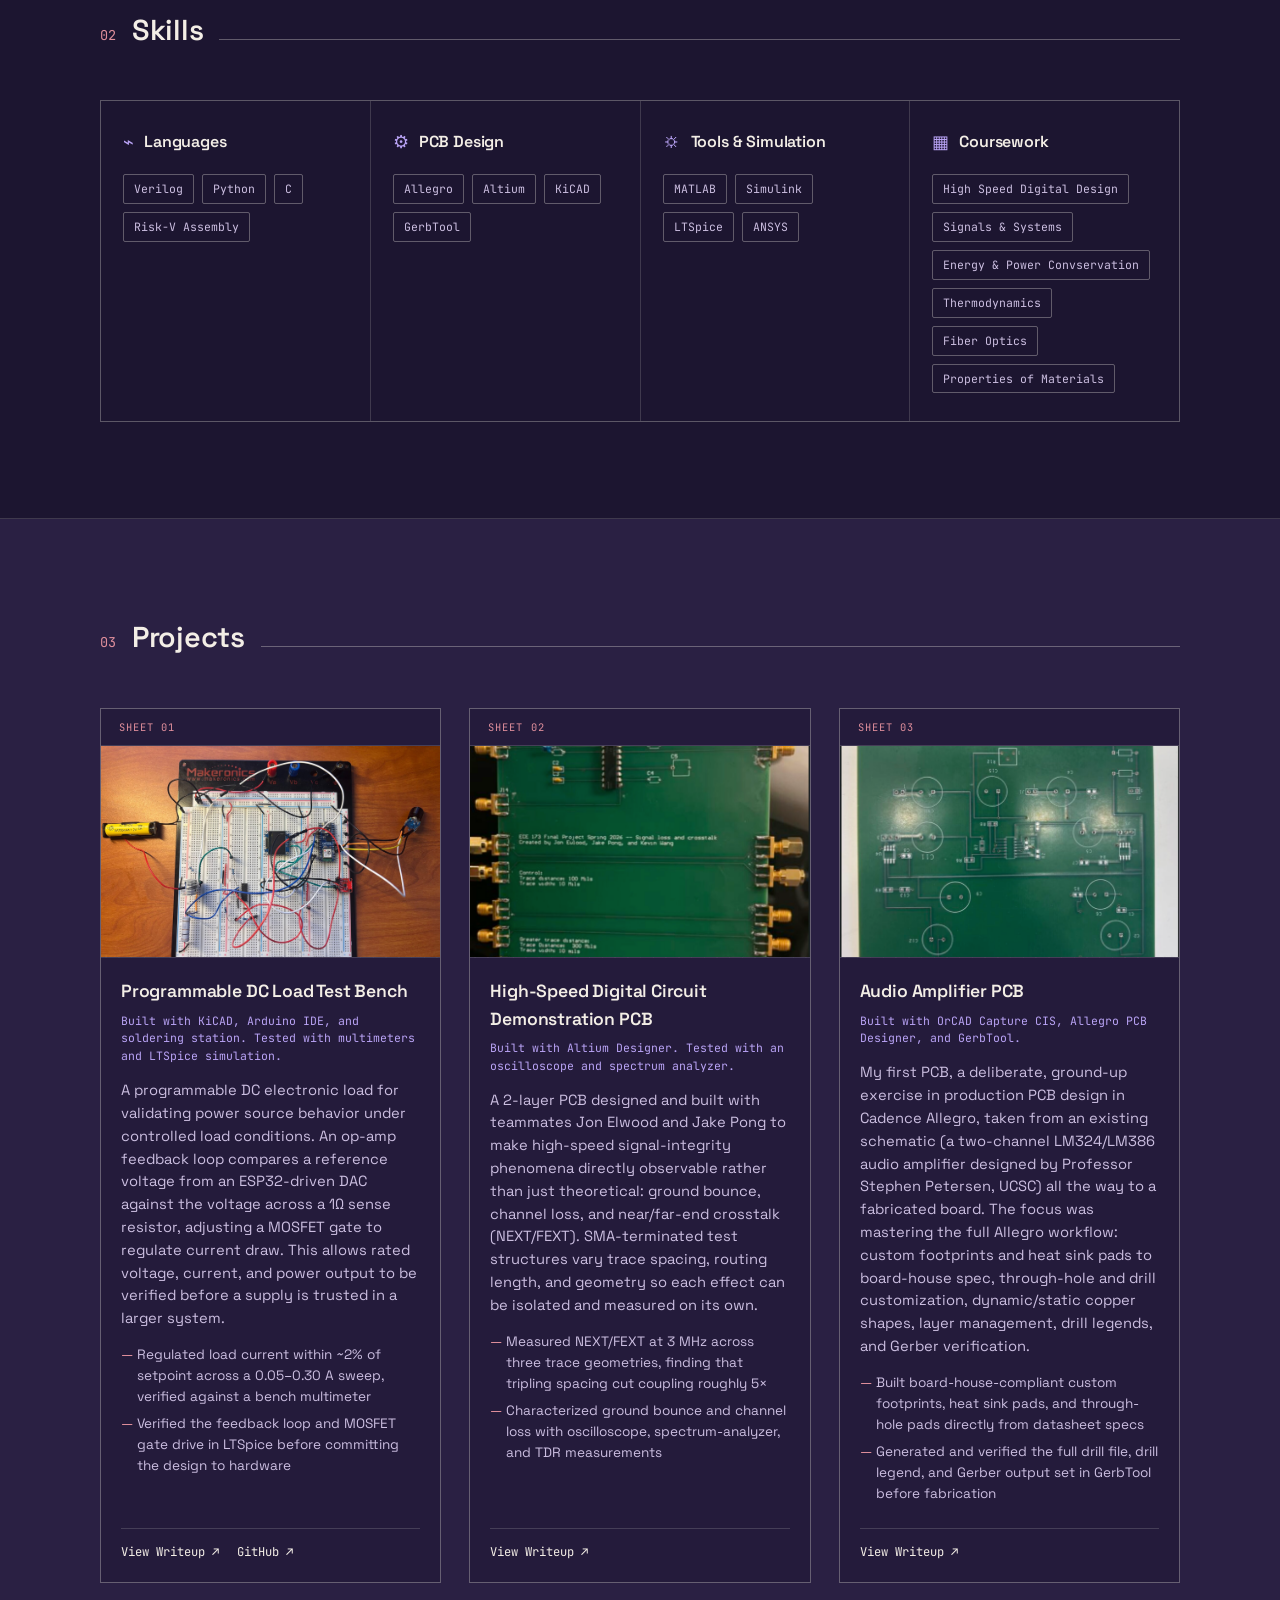
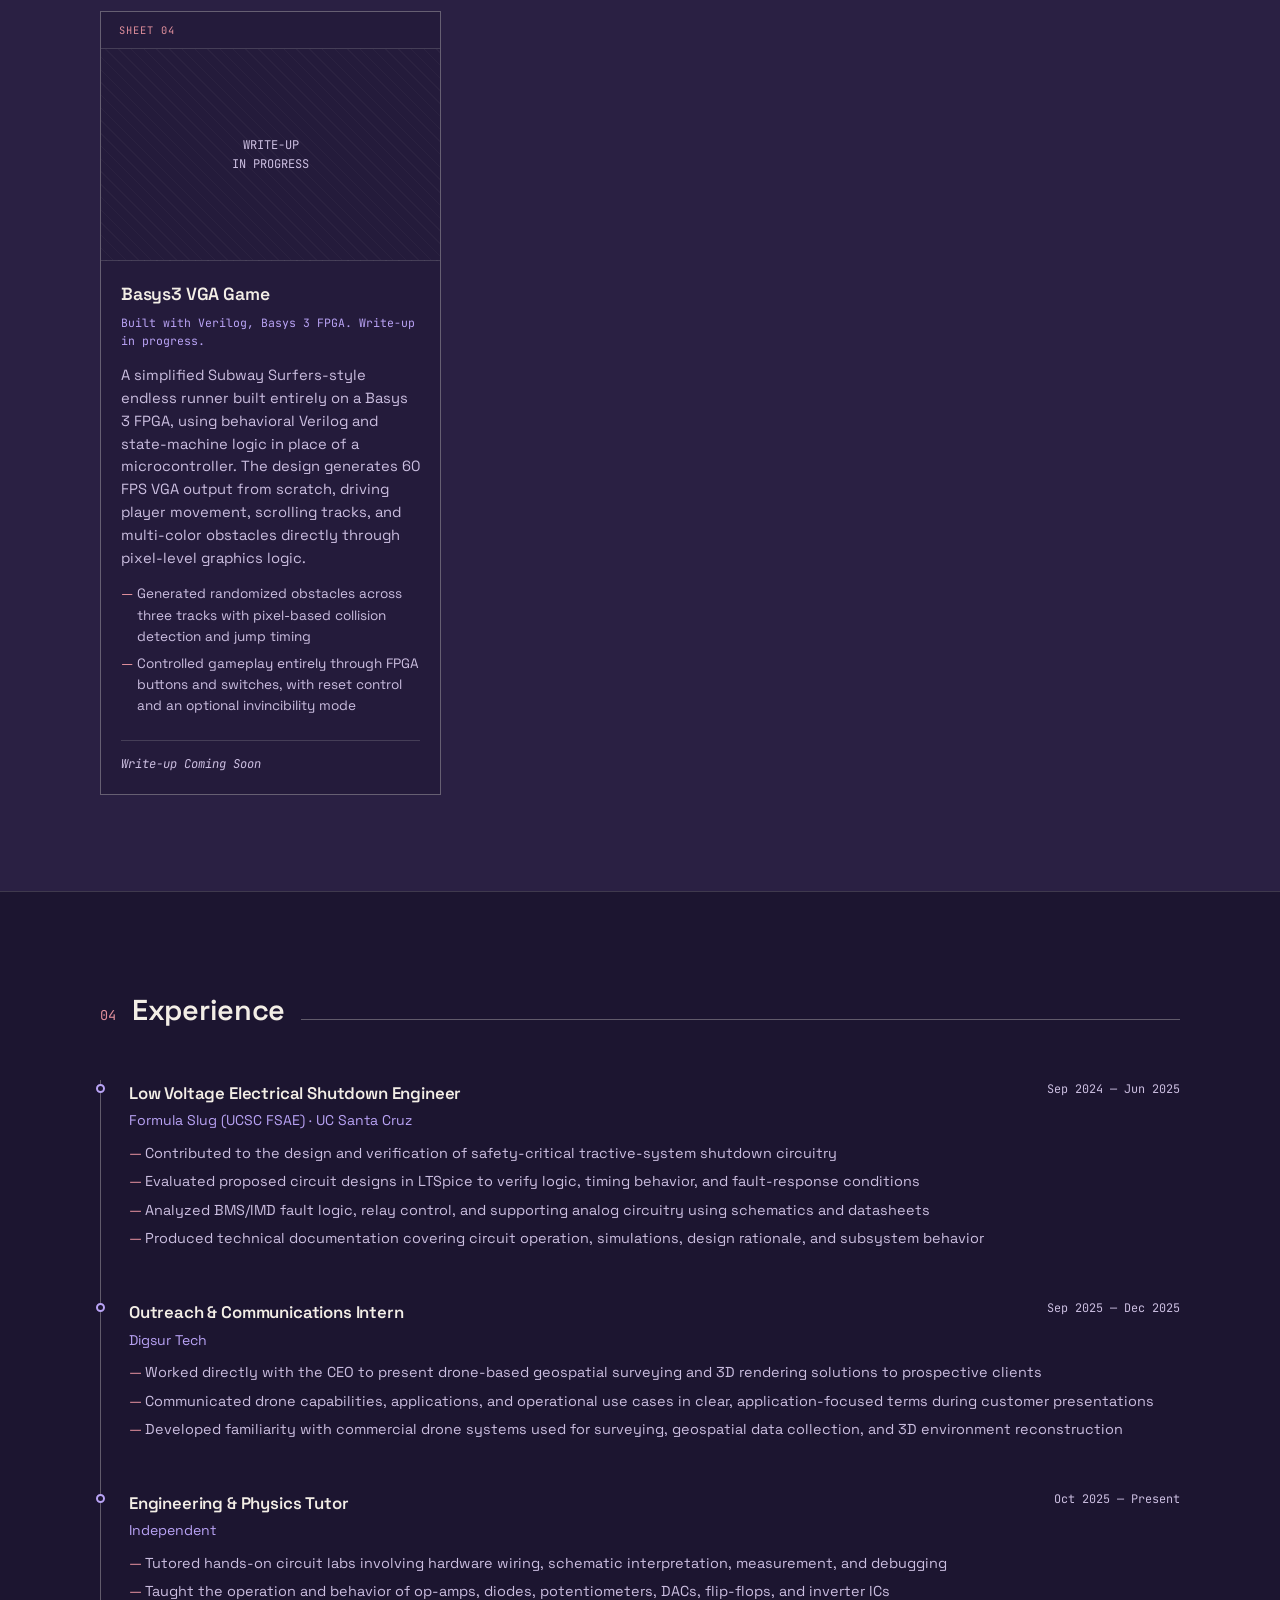
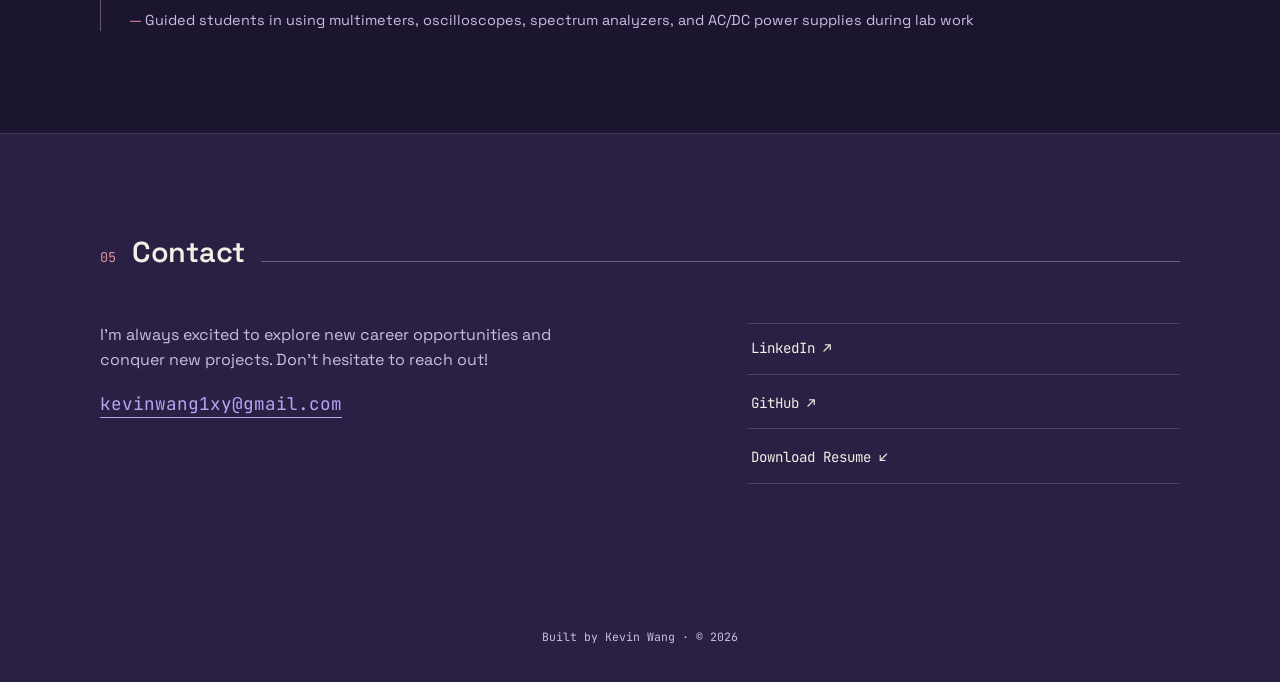
==== commit 91986985: "Add files via upload" ====
--- a/index.html
+++ b/index.html
@@ -223,7 +223,7 @@
             <li>Verified the feedback loop and MOSFET gate drive in LTSpice before committing the design to hardware</li>
           </ul>
           <div class="project-links">
-            <a href="writeups/dc-load-test-circuit.html">View Writeup ↗</a>
+            <a href="dc-load-test-circuit.html">View Writeup ↗</a>
             <a href="https://github.com/Kevinwang1xy/Programmable-DC-Electronic-Load" target="_blank">GitHub ↗</a>
           </div>
         </div>
@@ -232,7 +232,7 @@
       <article class="project-card">
         <div class="project-sheet-no">SHEET 02</div>
         <div class="project-thumb">
-          <img src="images/hsd-assembled-board.jpg" alt="Assembled high-speed digital signal-integrity demonstration PCB">
+          <img src="hsd-assembled-board.jpg" alt="Assembled high-speed digital signal-integrity demonstration PCB">
         </div>
         <div class="project-body">
           <h3>High-Speed Digital Circuit Demonstration PCB</h3>
@@ -245,7 +245,7 @@
             <li>Characterized ground bounce and channel loss with oscilloscope, spectrum-analyzer, and TDR measurements</li>
           </ul>
           <div class="project-links">
-            <a href="writeups/high-speed-digital-pcb.html">View Writeup ↗</a>
+            <a href="high-speed-digital-pcb.html">View Writeup ↗</a>
           </div>
         </div>
       </article>
@@ -253,7 +253,7 @@
       <article class="project-card">
         <div class="project-sheet-no">SHEET 03</div>
         <div class="project-thumb">
-          <img src="images/audio-physical-board.jpg" alt="Assembled two-layer analog audio amplifier PCB">
+          <img src="audio-physical-board.jpg" alt="Assembled two-layer analog audio amplifier PCB">
         </div>
         <div class="project-body">
           <h3>Audio Amplifier PCB</h3>
@@ -266,7 +266,7 @@
             <li>Generated and verified the full drill file, drill legend, and Gerber output set in GerbTool before fabrication</li>
           </ul>
           <div class="project-links">
-            <a href="writeups/audio-amplifier-pcb.html">View Writeup ↗</a>
+            <a href="audio-amplifier-pcb.html">View Writeup ↗</a>
           </div>
         </div>
       </article>
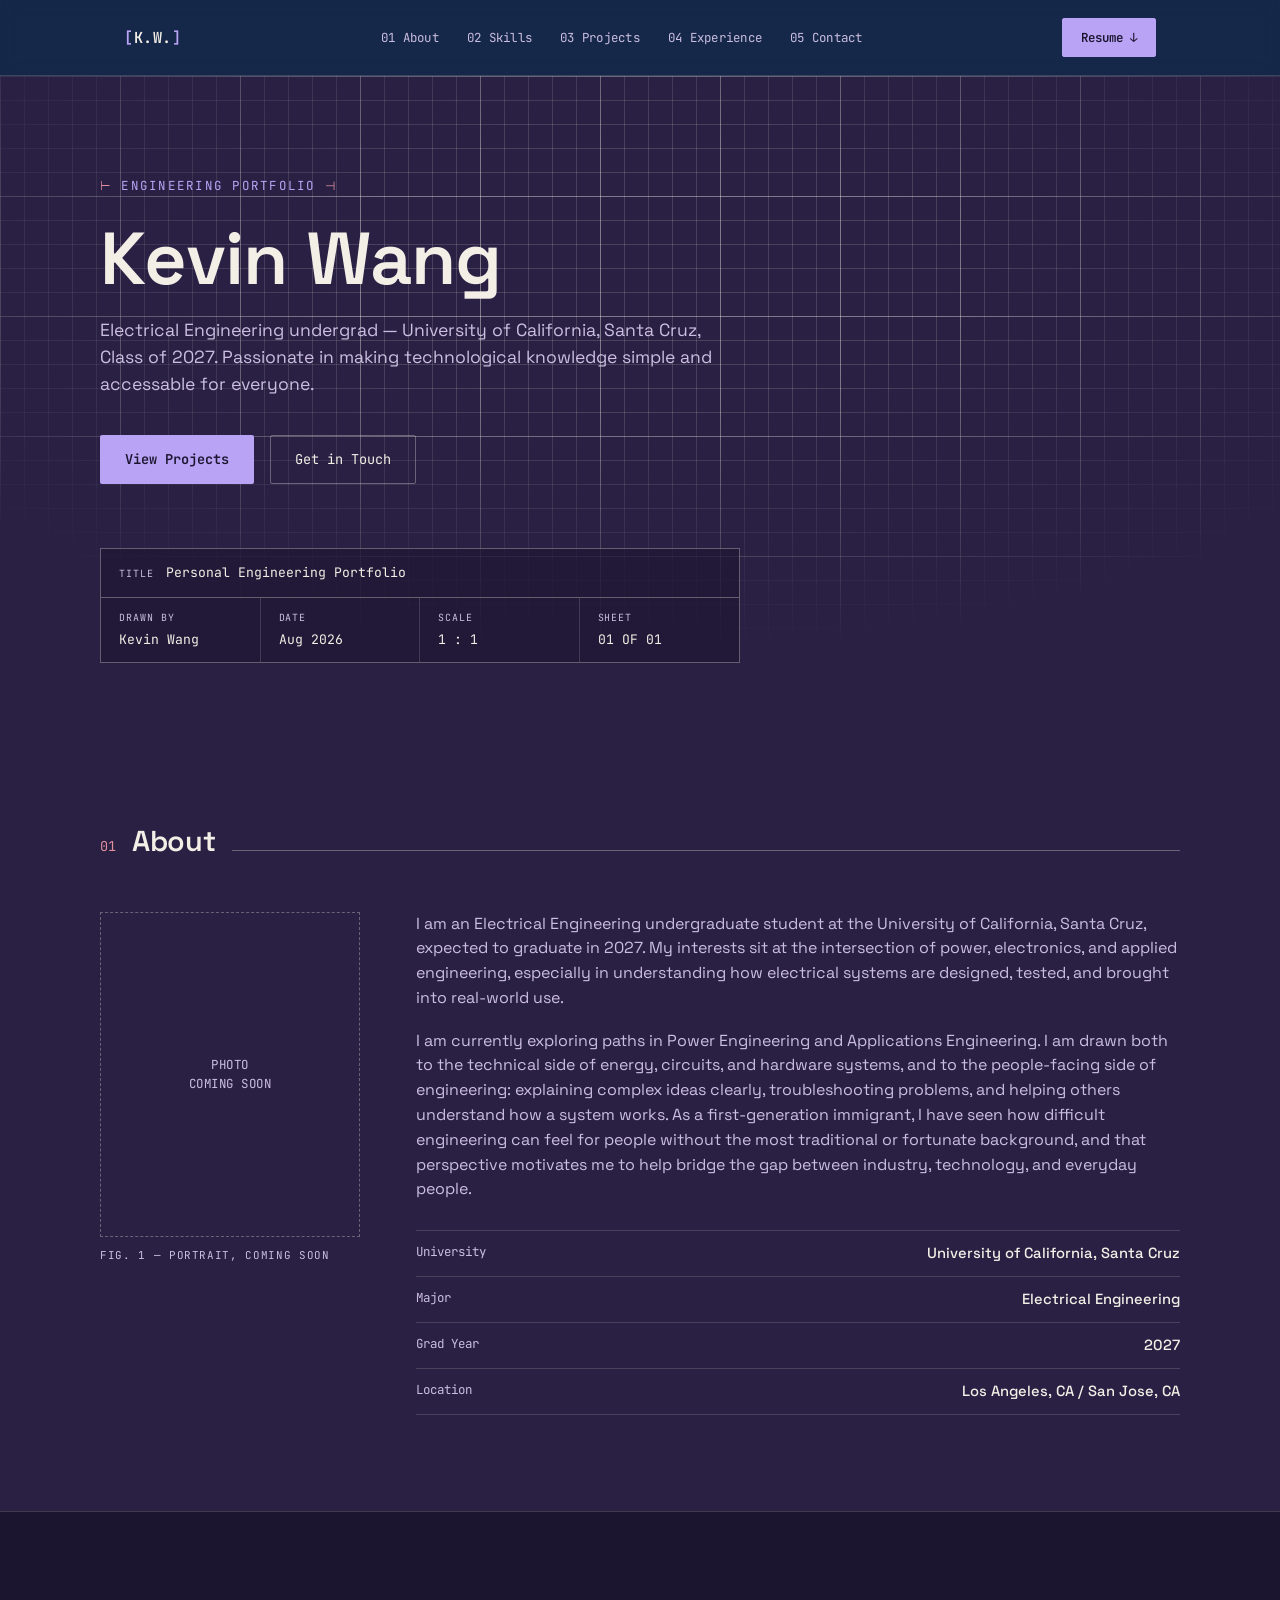
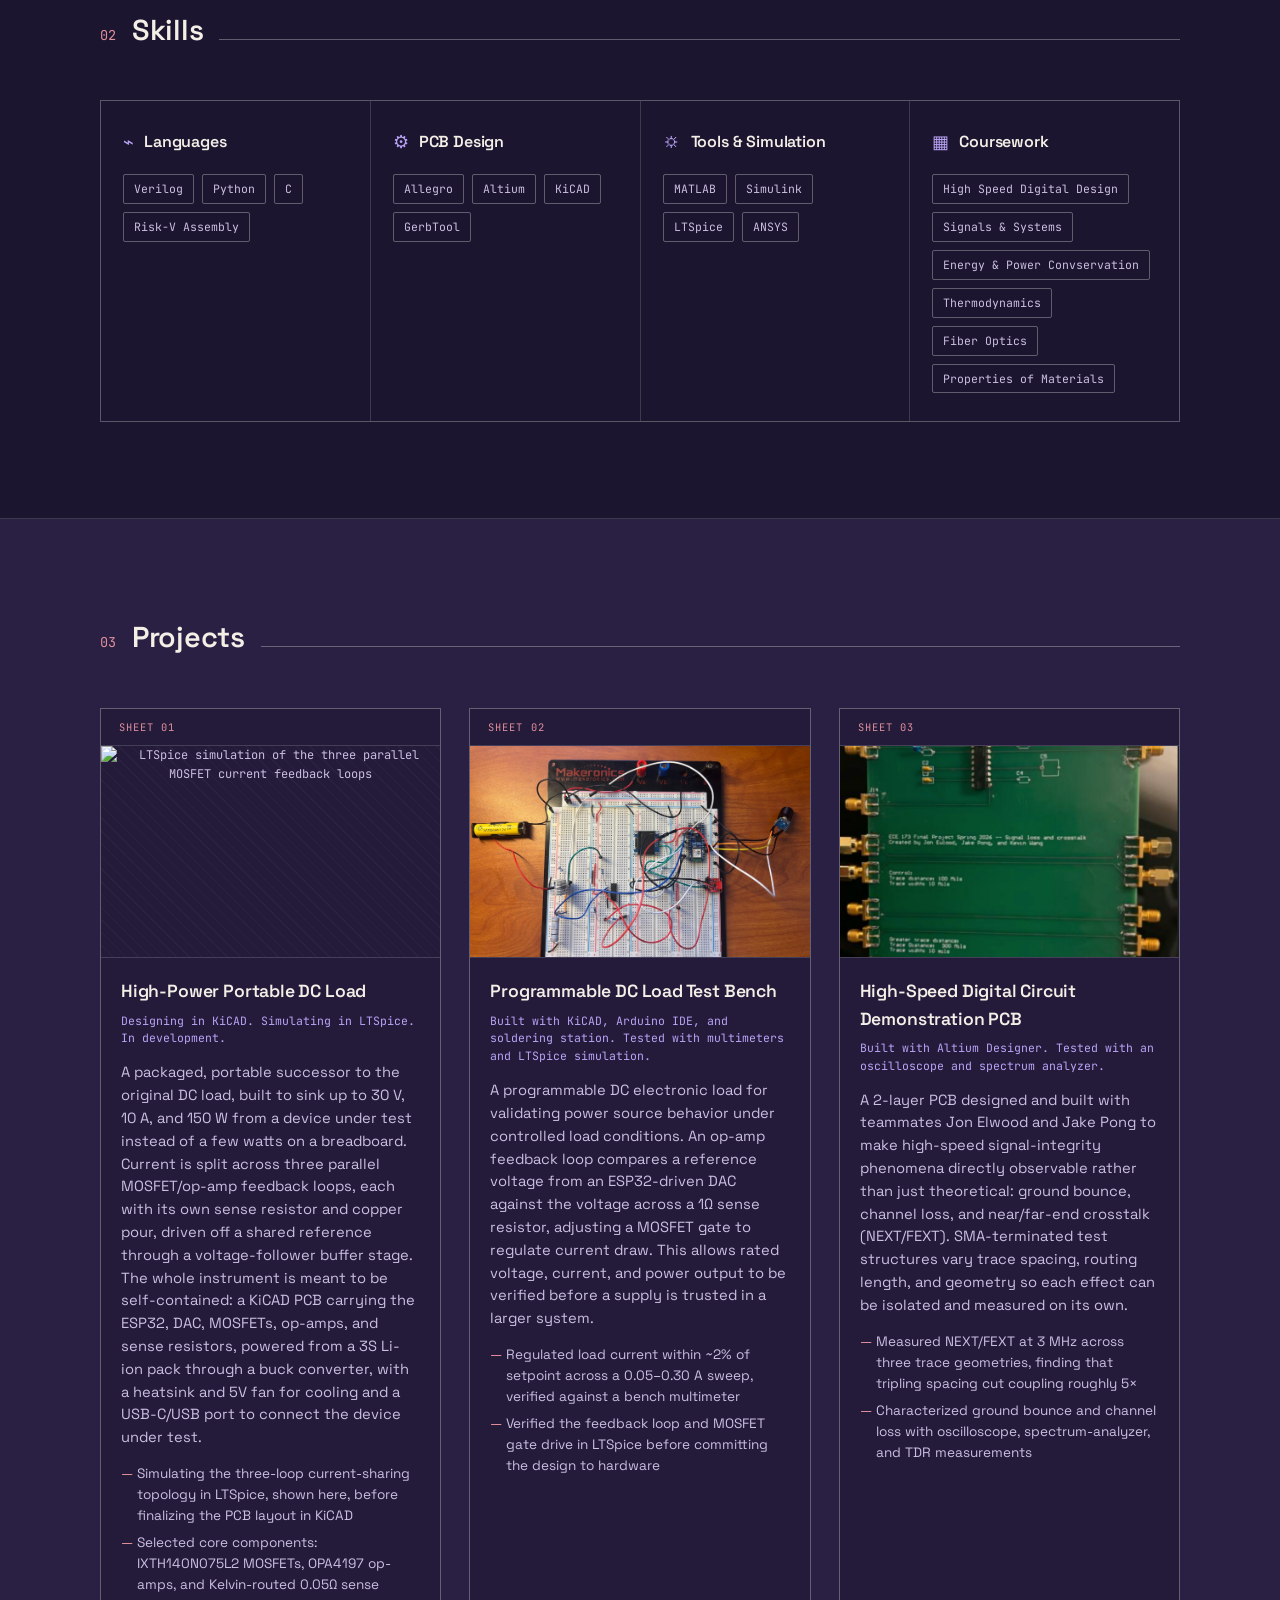
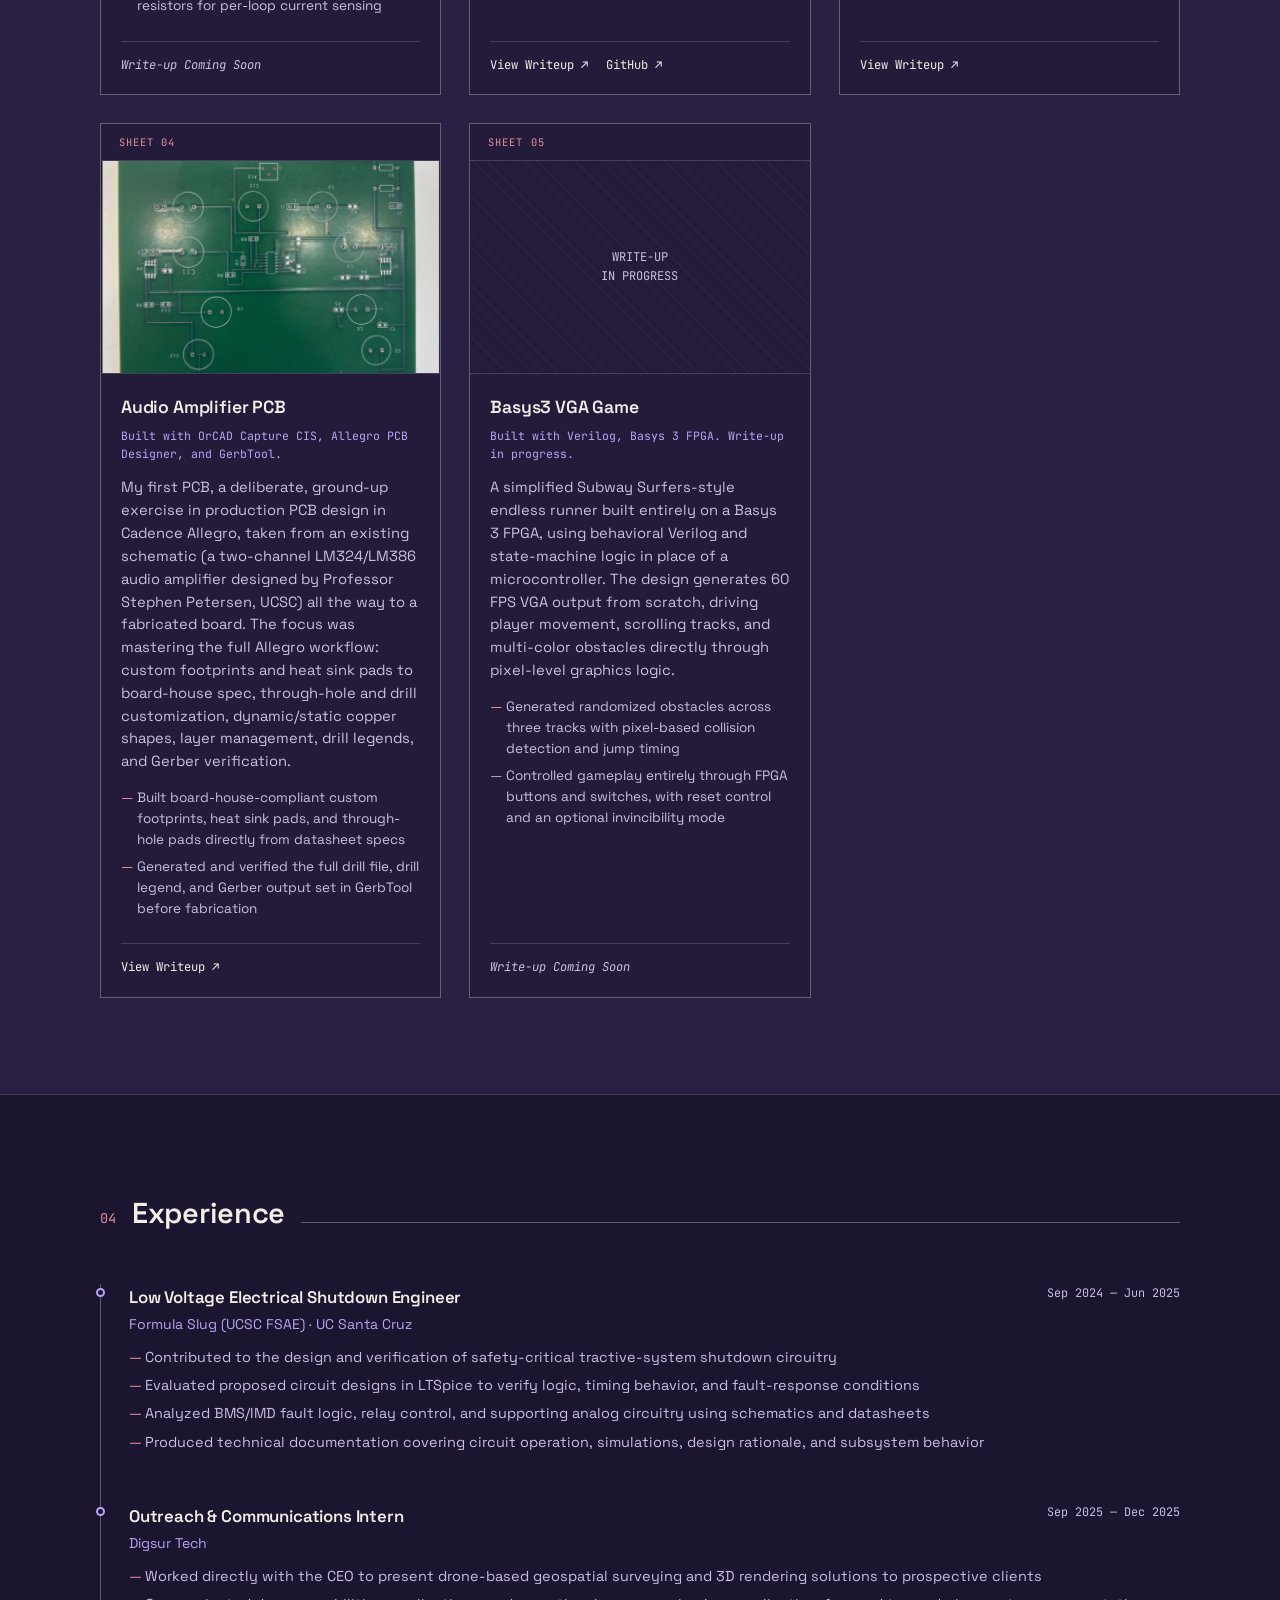
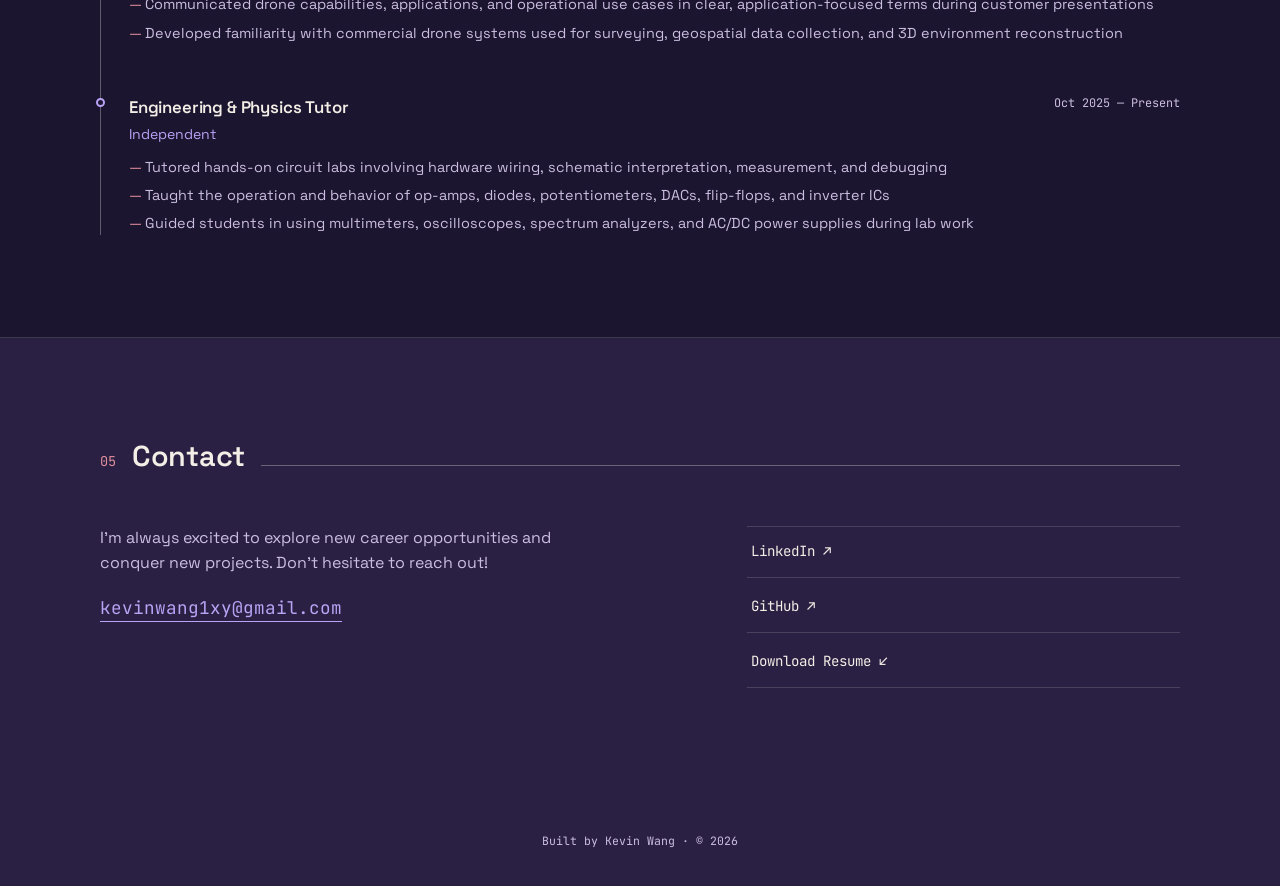
==== commit 0733f5a3: "Add files via upload" ====
--- a/index.html
+++ b/index.html
@@ -210,6 +210,27 @@
       <article class="project-card">
         <div class="project-sheet-no">SHEET 01</div>
         <div class="project-thumb">
+          <img src="high-power-load-ltspice.jpg" alt="LTSpice simulation of the three parallel MOSFET current feedback loops">
+        </div>
+        <div class="project-body">
+          <h3>High-Power Portable DC Load</h3>
+          <p class="project-meta">Designing in KiCAD. Simulating in LTSpice. In development.</p>
+          <p class="project-desc">
+            A packaged, portable successor to the original DC load, built to sink up to 30 V, 10 A, and 150 W from a device under test instead of a few watts on a breadboard. Current is split across three parallel MOSFET/op-amp feedback loops, each with its own sense resistor and copper pour, driven off a shared reference through a voltage-follower buffer stage. The whole instrument is meant to be self-contained: a KiCAD PCB carrying the ESP32, DAC, MOSFETs, op-amps, and sense resistors, powered from a 3S Li-ion pack through a buck converter, with a heatsink and 5V fan for cooling and a USB-C/USB port to connect the device under test.
+          </p>
+          <ul class="project-results">
+            <li>Simulating the three-loop current-sharing topology in LTSpice, shown here, before finalizing the PCB layout in KiCAD</li>
+            <li>Selected core components: IXTH140N075L2 MOSFETs, OPA4197 op-amps, and Kelvin-routed 0.05&Omega; sense resistors for per-loop current sensing</li>
+          </ul>
+          <div class="project-links">
+            <span class="project-links-pending">Write-up Coming Soon</span>
+          </div>
+        </div>
+      </article>
+
+      <article class="project-card">
+        <div class="project-sheet-no">SHEET 02</div>
+        <div class="project-thumb">
           <img src="dc-load-board.jpg" alt="Breadboard build of the programmable DC load test bench">
         </div>
         <div class="project-body">
@@ -230,7 +251,7 @@
       </article>
 
       <article class="project-card">
-        <div class="project-sheet-no">SHEET 02</div>
+        <div class="project-sheet-no">SHEET 03</div>
         <div class="project-thumb">
           <img src="hsd-assembled-board.jpg" alt="Assembled high-speed digital signal-integrity demonstration PCB">
         </div>
@@ -251,7 +272,7 @@
       </article>
 
       <article class="project-card">
-        <div class="project-sheet-no">SHEET 03</div>
+        <div class="project-sheet-no">SHEET 04</div>
         <div class="project-thumb">
           <img src="audio-physical-board.jpg" alt="Assembled two-layer analog audio amplifier PCB">
         </div>
@@ -272,7 +293,7 @@
       </article>
 
       <article class="project-card">
-        <div class="project-sheet-no">SHEET 04</div>
+        <div class="project-sheet-no">SHEET 05</div>
         <div class="project-thumb">
           <span>WRITE-UP<br>IN PROGRESS</span>
         </div>
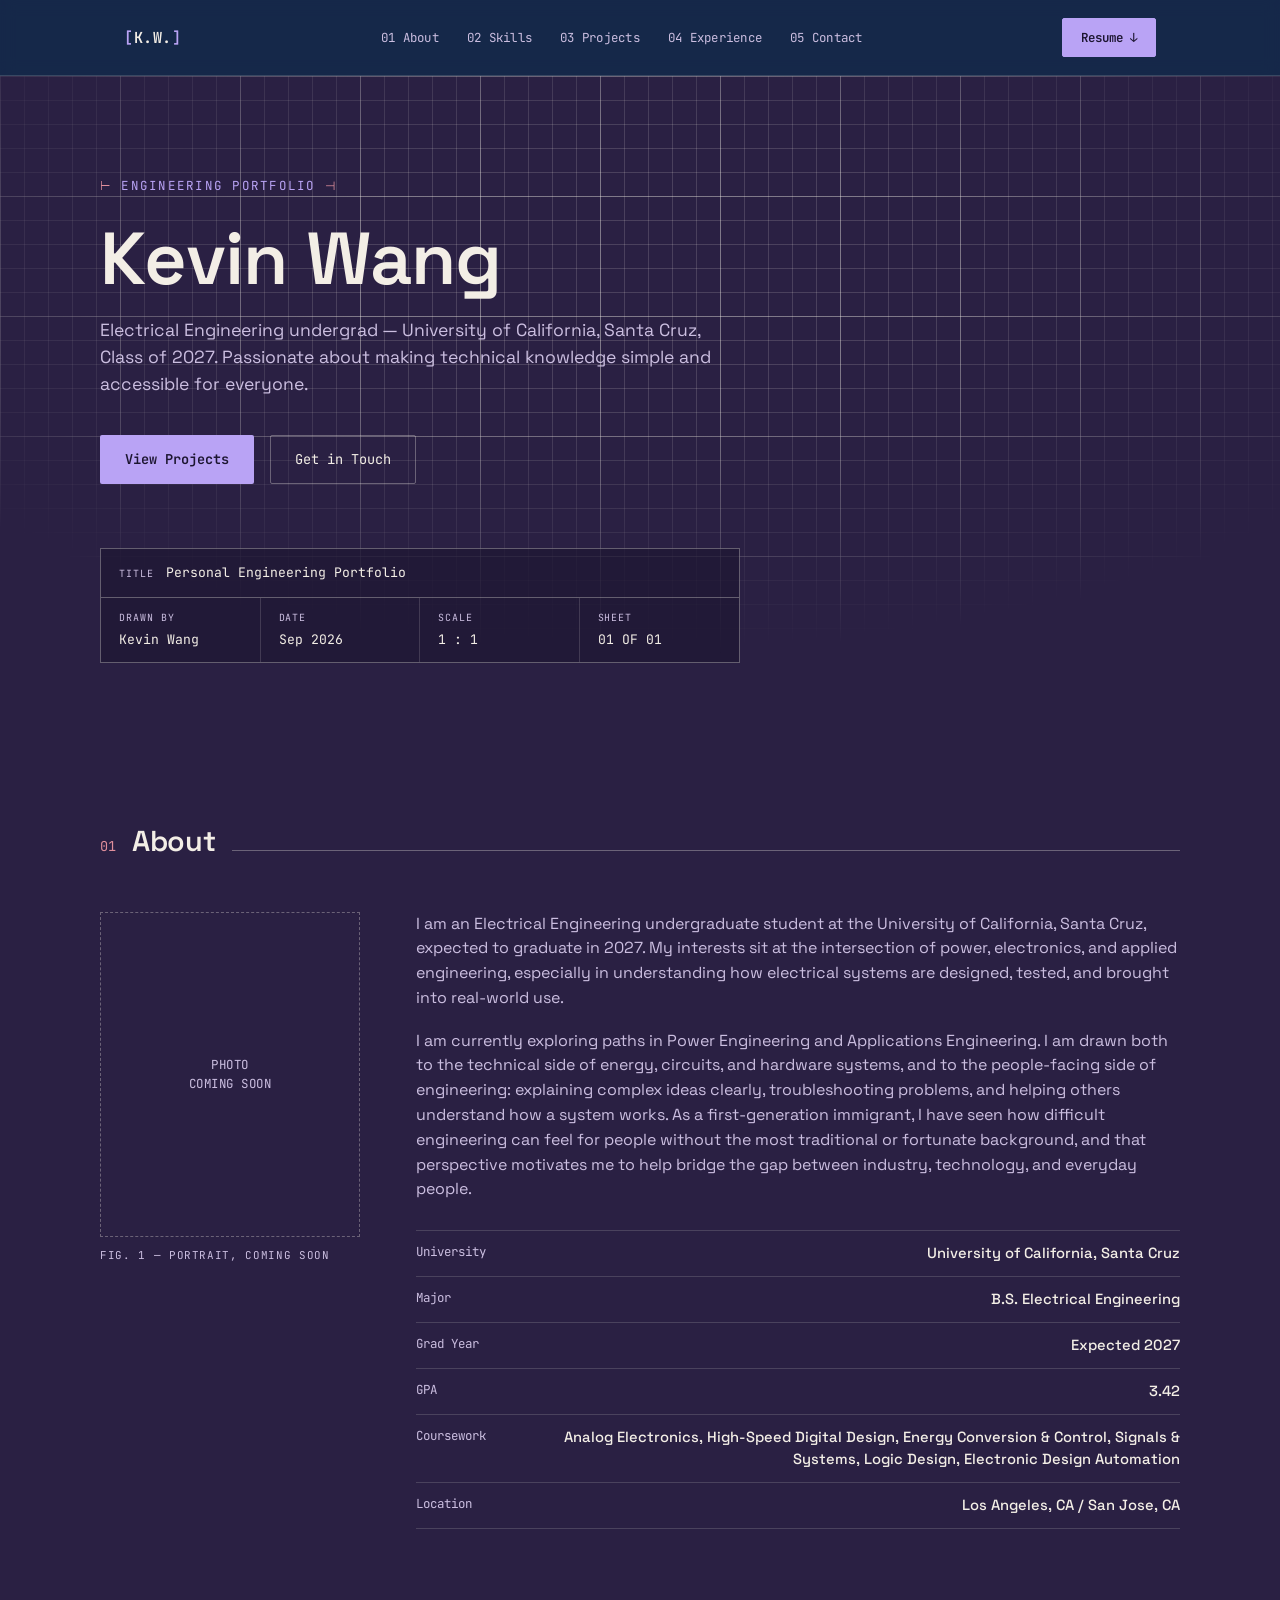
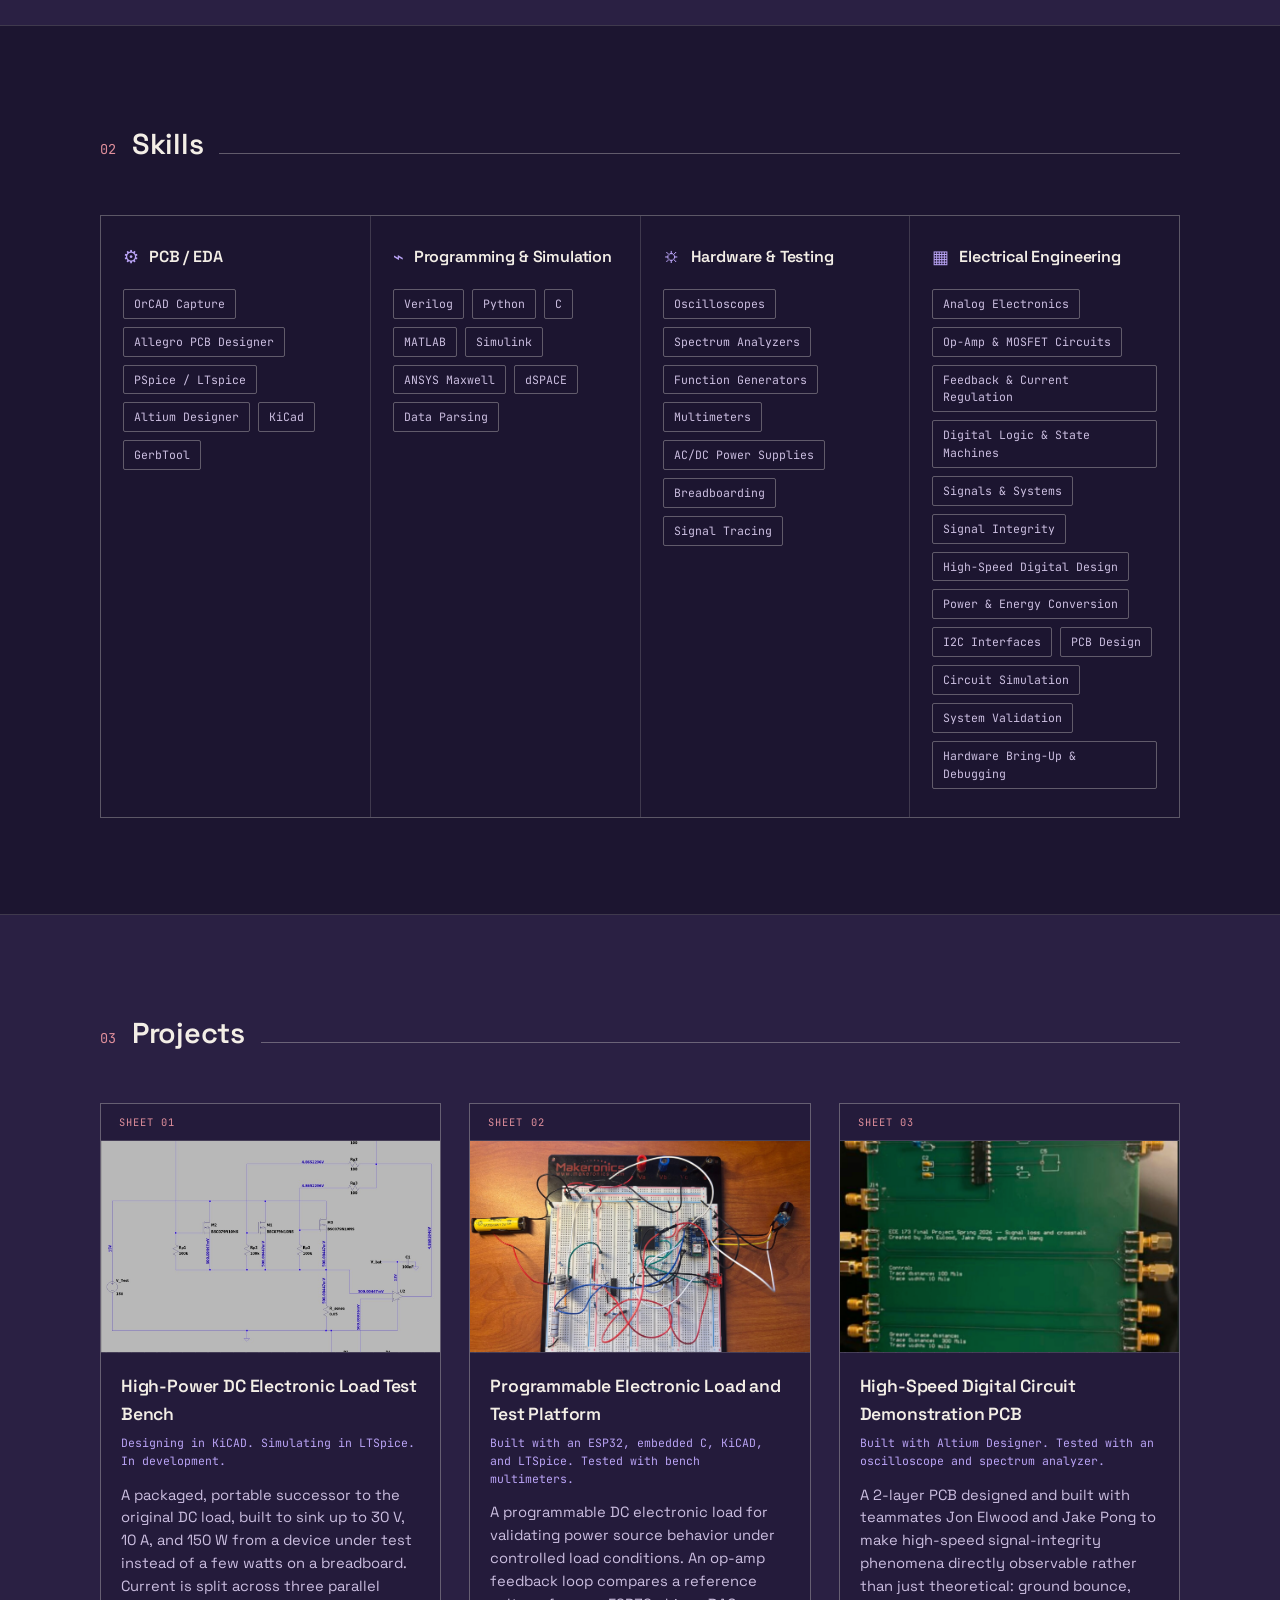
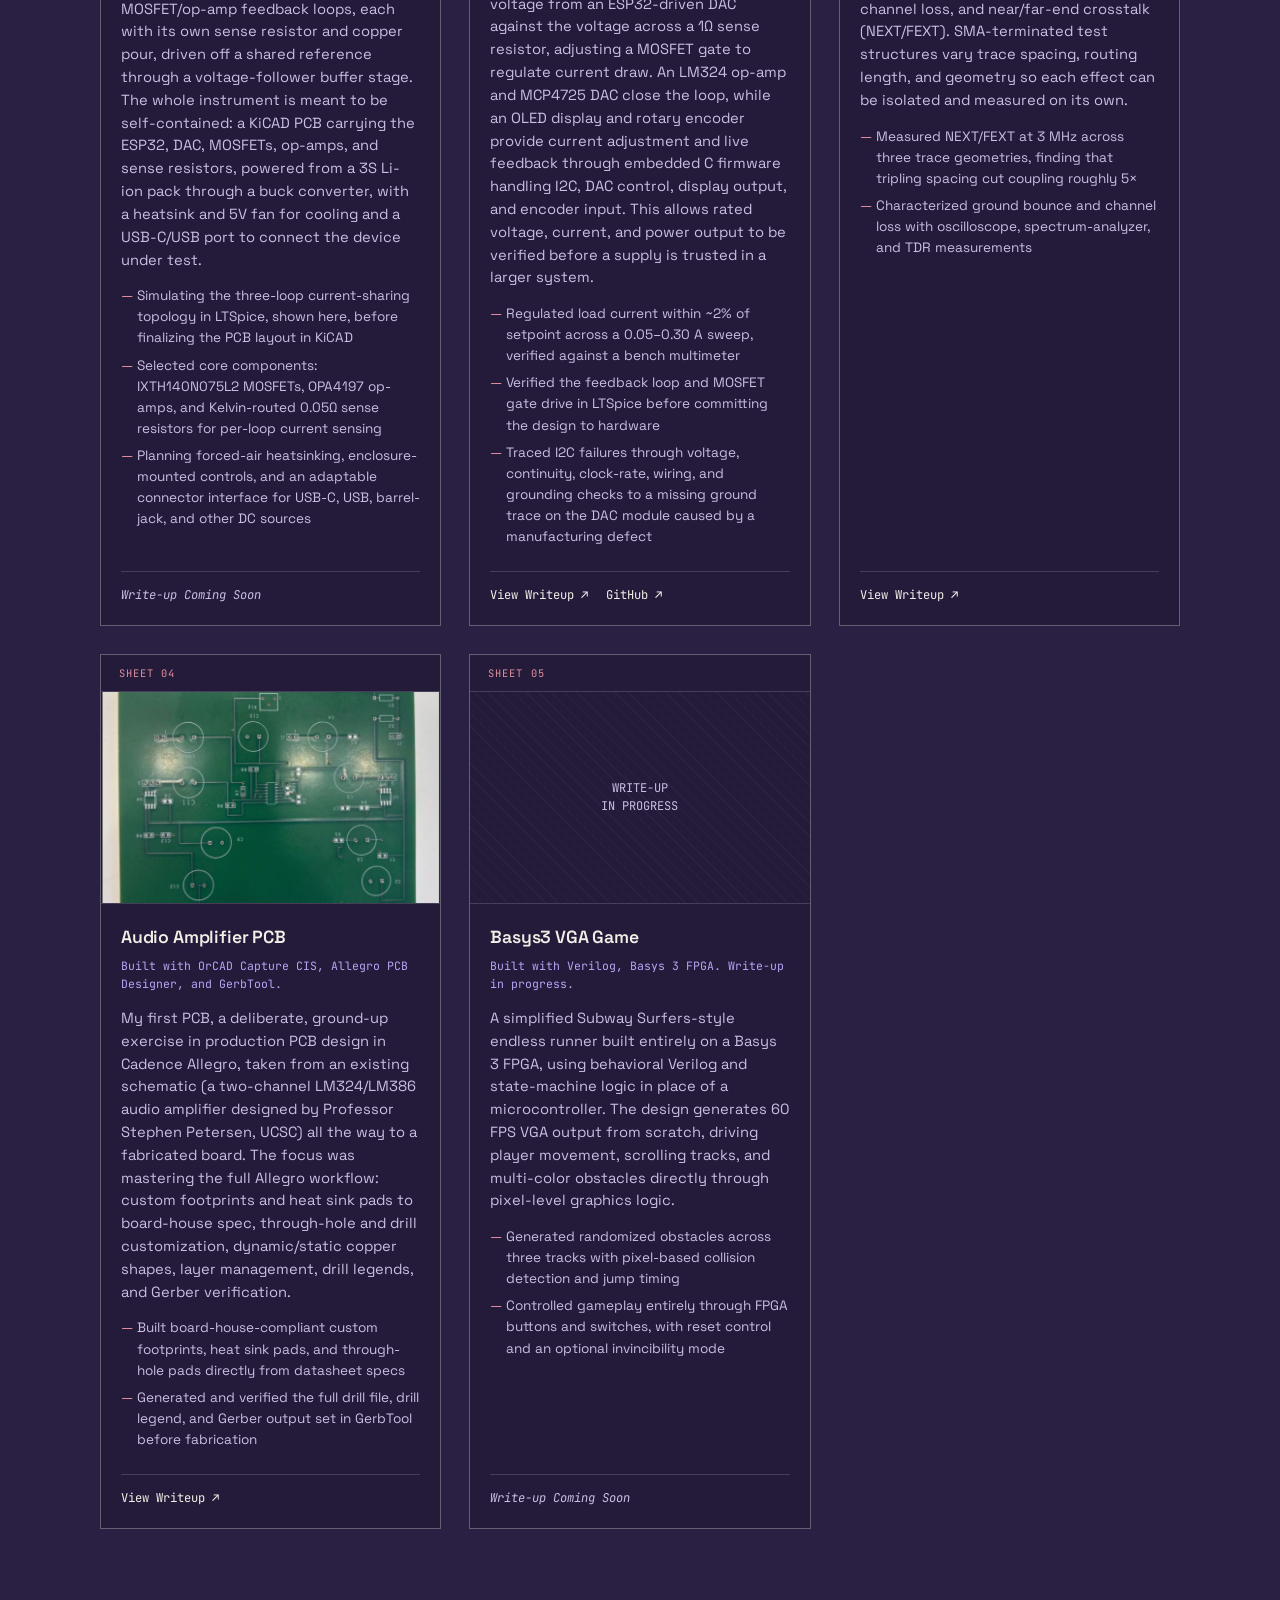
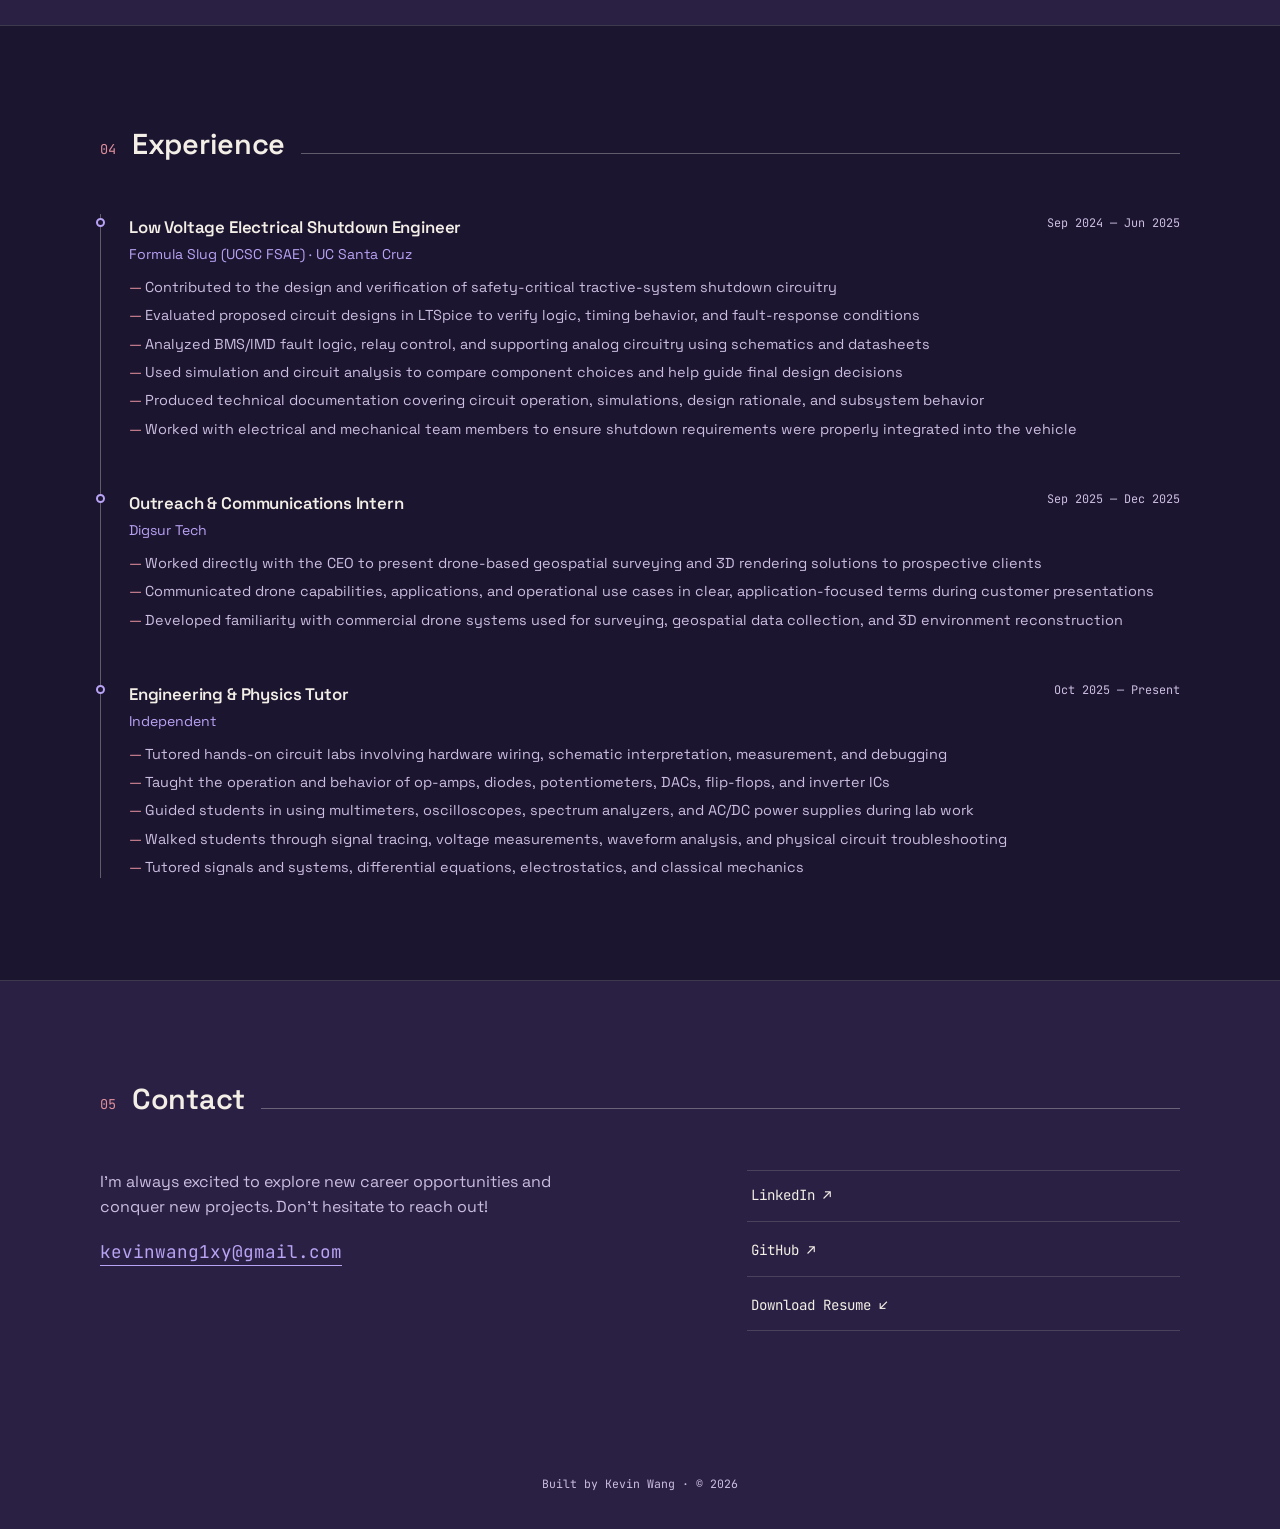
==== commit bb545b0c: "Add files via upload" ====
--- a/index.html
+++ b/index.html
@@ -47,7 +47,7 @@
     <p class="hero-tagline">
       Electrical Engineering undergrad — University of California, Santa Cruz, Class of 2027.
       
-      Passionate in making technological knowledge simple and accessable for everyone.
+      Passionate about making technical knowledge simple and accessible for everyone.
     </p>
 
     <div class="hero-actions">
@@ -63,7 +63,7 @@
       </div>
       <div class="tb-row tb-grid-4">
         <div><span class="tb-label">DRAWN BY</span><span class="tb-value">Kevin Wang</span></div>
-        <div><span class="tb-label">DATE</span><span class="tb-value">Aug 2026</span></div>
+        <div><span class="tb-label">DATE</span><span class="tb-value">Sep 2026</span></div>
         <div><span class="tb-label">SCALE</span><span class="tb-value">1 : 1</span></div>
         <div><span class="tb-label">SHEET</span><span class="tb-value">01 OF 01</span></div>
       </div>
@@ -105,9 +105,10 @@
 
         <ul class="about-facts">
           <li><span class="fact-label">University</span><span class="fact-value">University of California, Santa Cruz</span></li>
-          <li><span class="fact-label">Major</span><span class="fact-value">Electrical Engineering</span></li>
-      
-          <li><span class="fact-label">Grad Year</span><span class="fact-value">2027</span></li>
+          <li><span class="fact-label">Major</span><span class="fact-value">B.S. Electrical Engineering</span></li>
+          <li><span class="fact-label">Grad Year</span><span class="fact-value">Expected 2027</span></li>
+          <li><span class="fact-label">GPA</span><span class="fact-value">3.42</span></li>
+          <li><span class="fact-label">Coursework</span><span class="fact-value" style="text-align:right;padding-left:24px;">Analog Electronics, High-Speed Digital Design, Energy Conversion &amp; Control, Signals &amp; Systems, Logic Design, Electronic Design Automation</span></li>
           <li><span class="fact-label">Location</span><span class="fact-value">Los Angeles, CA / San Jose, CA</span></li>
         </ul>
       </div>
@@ -130,63 +131,71 @@
 
       <div class="skill-card">
         <div class="skill-card-head">
+          <span class="skill-icon">⚙</span>
+          <h3>PCB / EDA</h3>
+        </div>
+        <div class="skill-tags">
+          <span class="tag">OrCAD Capture</span>
+          <span class="tag">Allegro PCB Designer</span>
+          <span class="tag">PSpice / LTspice</span>
+          <span class="tag">Altium Designer</span>
+          <span class="tag">KiCad</span>
+          <span class="tag">GerbTool</span>
+        </div>
+      </div>
+
+      <div class="skill-card">
+        <div class="skill-card-head">
           <span class="skill-icon">⌁</span>
-          <h3>Languages</h3>
+          <h3>Programming &amp; Simulation</h3>
         </div>
         <div class="skill-tags">
           <span class="tag">Verilog</span>
           <span class="tag">Python</span>
           <span class="tag">C</span>
-          
-          <span class="tag">Risk-V Assembly</span>
-        </div>
-      </div>
-
-      <div class="skill-card">
-        <div class="skill-card-head">
-          <span class="skill-icon">⚙</span>
-          <h3>PCB Design</h3>
-        </div>
-        <div class="skill-tags">
-          
-          <span class="tag">Allegro</span>
-          <span class="tag">Altium</span>
-          <span class="tag">KiCAD</span>
-          <span class="tag">GerbTool</span>
+          <span class="tag">MATLAB</span>
+          <span class="tag">Simulink</span>
+          <span class="tag">ANSYS Maxwell</span>
+          <span class="tag">dSPACE</span>
+          <span class="tag">Data Parsing</span>
         </div>
       </div>
 
       <div class="skill-card">
         <div class="skill-card-head">
           <span class="skill-icon">⛭</span>
-          <h3>Tools &amp; Simulation</h3>
+          <h3>Hardware &amp; Testing</h3>
         </div>
         <div class="skill-tags">
-          <span class="tag">MATLAB</span>
-          <span class="tag">Simulink</span>
-          <span class="tag">LTSpice</span>
-          <span class="tag">ANSYS</span>
-          
-
-          
+          <span class="tag">Oscilloscopes</span>
+          <span class="tag">Spectrum Analyzers</span>
+          <span class="tag">Function Generators</span>
+          <span class="tag">Multimeters</span>
+          <span class="tag">AC/DC Power Supplies</span>
+          <span class="tag">Breadboarding</span>
+          <span class="tag">Signal Tracing</span>
         </div>
       </div>
 
       <div class="skill-card">
         <div class="skill-card-head">
           <span class="skill-icon">▦</span>
-          <h3>Coursework</h3>
+          <h3>Electrical Engineering</h3>
         </div>
         <div class="skill-tags">
-          <span class="tag">High Speed Digital Design</span>
+          <span class="tag">Analog Electronics</span>
+          <span class="tag">Op-Amp &amp; MOSFET Circuits</span>
+          <span class="tag">Feedback &amp; Current Regulation</span>
+          <span class="tag">Digital Logic &amp; State Machines</span>
           <span class="tag">Signals &amp; Systems</span>
-          <span class="tag">Energy &amp; Power Convservation</span>
-          <span class="tag">Thermodynamics</span>
-          <span class="tag">Fiber Optics</span>
-          <span class="tag">Properties of Materials</span>
-          
-          
-          
+          <span class="tag">Signal Integrity</span>
+          <span class="tag">High-Speed Digital Design</span>
+          <span class="tag">Power &amp; Energy Conversion</span>
+          <span class="tag">I2C Interfaces</span>
+          <span class="tag">PCB Design</span>
+          <span class="tag">Circuit Simulation</span>
+          <span class="tag">System Validation</span>
+          <span class="tag">Hardware Bring-Up &amp; Debugging</span>
         </div>
       </div>
 
@@ -213,7 +222,7 @@
           <img src="high-power-load-ltspice.jpg" alt="LTSpice simulation of the three parallel MOSFET current feedback loops">
         </div>
         <div class="project-body">
-          <h3>High-Power Portable DC Load</h3>
+          <h3>High-Power DC Electronic Load Test Bench</h3>
           <p class="project-meta">Designing in KiCAD. Simulating in LTSpice. In development.</p>
           <p class="project-desc">
             A packaged, portable successor to the original DC load, built to sink up to 30 V, 10 A, and 150 W from a device under test instead of a few watts on a breadboard. Current is split across three parallel MOSFET/op-amp feedback loops, each with its own sense resistor and copper pour, driven off a shared reference through a voltage-follower buffer stage. The whole instrument is meant to be self-contained: a KiCAD PCB carrying the ESP32, DAC, MOSFETs, op-amps, and sense resistors, powered from a 3S Li-ion pack through a buck converter, with a heatsink and 5V fan for cooling and a USB-C/USB port to connect the device under test.
@@ -221,6 +230,7 @@
           <ul class="project-results">
             <li>Simulating the three-loop current-sharing topology in LTSpice, shown here, before finalizing the PCB layout in KiCAD</li>
             <li>Selected core components: IXTH140N075L2 MOSFETs, OPA4197 op-amps, and Kelvin-routed 0.05&Omega; sense resistors for per-loop current sensing</li>
+            <li>Planning forced-air heatsinking, enclosure-mounted controls, and an adaptable connector interface for USB-C, USB, barrel-jack, and other DC sources</li>
           </ul>
           <div class="project-links">
             <span class="project-links-pending">Write-up Coming Soon</span>
@@ -234,14 +244,15 @@
           <img src="dc-load-board.jpg" alt="Breadboard build of the programmable DC load test bench">
         </div>
         <div class="project-body">
-          <h3>Programmable DC Load Test Bench</h3>
-          <p class="project-meta">Built with KiCAD, Arduino IDE, and soldering station. Tested with multimeters and LTSpice simulation.</p>
+          <h3>Programmable Electronic Load and Test Platform</h3>
+          <p class="project-meta">Built with an ESP32, embedded C, KiCAD, and LTSpice. Tested with bench multimeters.</p>
           <p class="project-desc">
-            A programmable DC electronic load for validating power source behavior under controlled load conditions. An op-amp feedback loop compares a reference voltage from an ESP32-driven DAC against the voltage across a 1&Omega; sense resistor, adjusting a MOSFET gate to regulate current draw. This allows rated voltage, current, and power output to be verified before a supply is trusted in a larger system.
+            A programmable DC electronic load for validating power source behavior under controlled load conditions. An op-amp feedback loop compares a reference voltage from an ESP32-driven DAC against the voltage across a 1&Omega; sense resistor, adjusting a MOSFET gate to regulate current draw. An LM324 op-amp and MCP4725 DAC close the loop, while an OLED display and rotary encoder provide current adjustment and live feedback through embedded C firmware handling I2C, DAC control, display output, and encoder input. This allows rated voltage, current, and power output to be verified before a supply is trusted in a larger system.
           </p>
           <ul class="project-results">
             <li>Regulated load current within ~2% of setpoint across a 0.05–0.30 A sweep, verified against a bench multimeter</li>
             <li>Verified the feedback loop and MOSFET gate drive in LTSpice before committing the design to hardware</li>
+            <li>Traced I2C failures through voltage, continuity, clock-rate, wiring, and grounding checks to a missing ground trace on the DAC module caused by a manufacturing defect</li>
           </ul>
           <div class="project-links">
             <a href="dc-load-test-circuit.html">View Writeup ↗</a>
@@ -344,7 +355,9 @@
             <li>Contributed to the design and verification of safety-critical tractive-system shutdown circuitry</li>
             <li>Evaluated proposed circuit designs in LTSpice to verify logic, timing behavior, and fault-response conditions</li>
             <li>Analyzed BMS/IMD fault logic, relay control, and supporting analog circuitry using schematics and datasheets</li>
+            <li>Used simulation and circuit analysis to compare component choices and help guide final design decisions</li>
             <li>Produced technical documentation covering circuit operation, simulations, design rationale, and subsystem behavior</li>
+            <li>Worked with electrical and mechanical team members to ensure shutdown requirements were properly integrated into the vehicle</li>
           </ul>
         </div>
       </div>
@@ -377,6 +390,8 @@
             <li>Tutored hands-on circuit labs involving hardware wiring, schematic interpretation, measurement, and debugging</li>
             <li>Taught the operation and behavior of op-amps, diodes, potentiometers, DACs, flip-flops, and inverter ICs</li>
             <li>Guided students in using multimeters, oscilloscopes, spectrum analyzers, and AC/DC power supplies during lab work</li>
+            <li>Walked students through signal tracing, voltage measurements, waveform analysis, and physical circuit troubleshooting</li>
+            <li>Tutored signals and systems, differential equations, electrostatics, and classical mechanics</li>
           </ul>
         </div>
       </div>
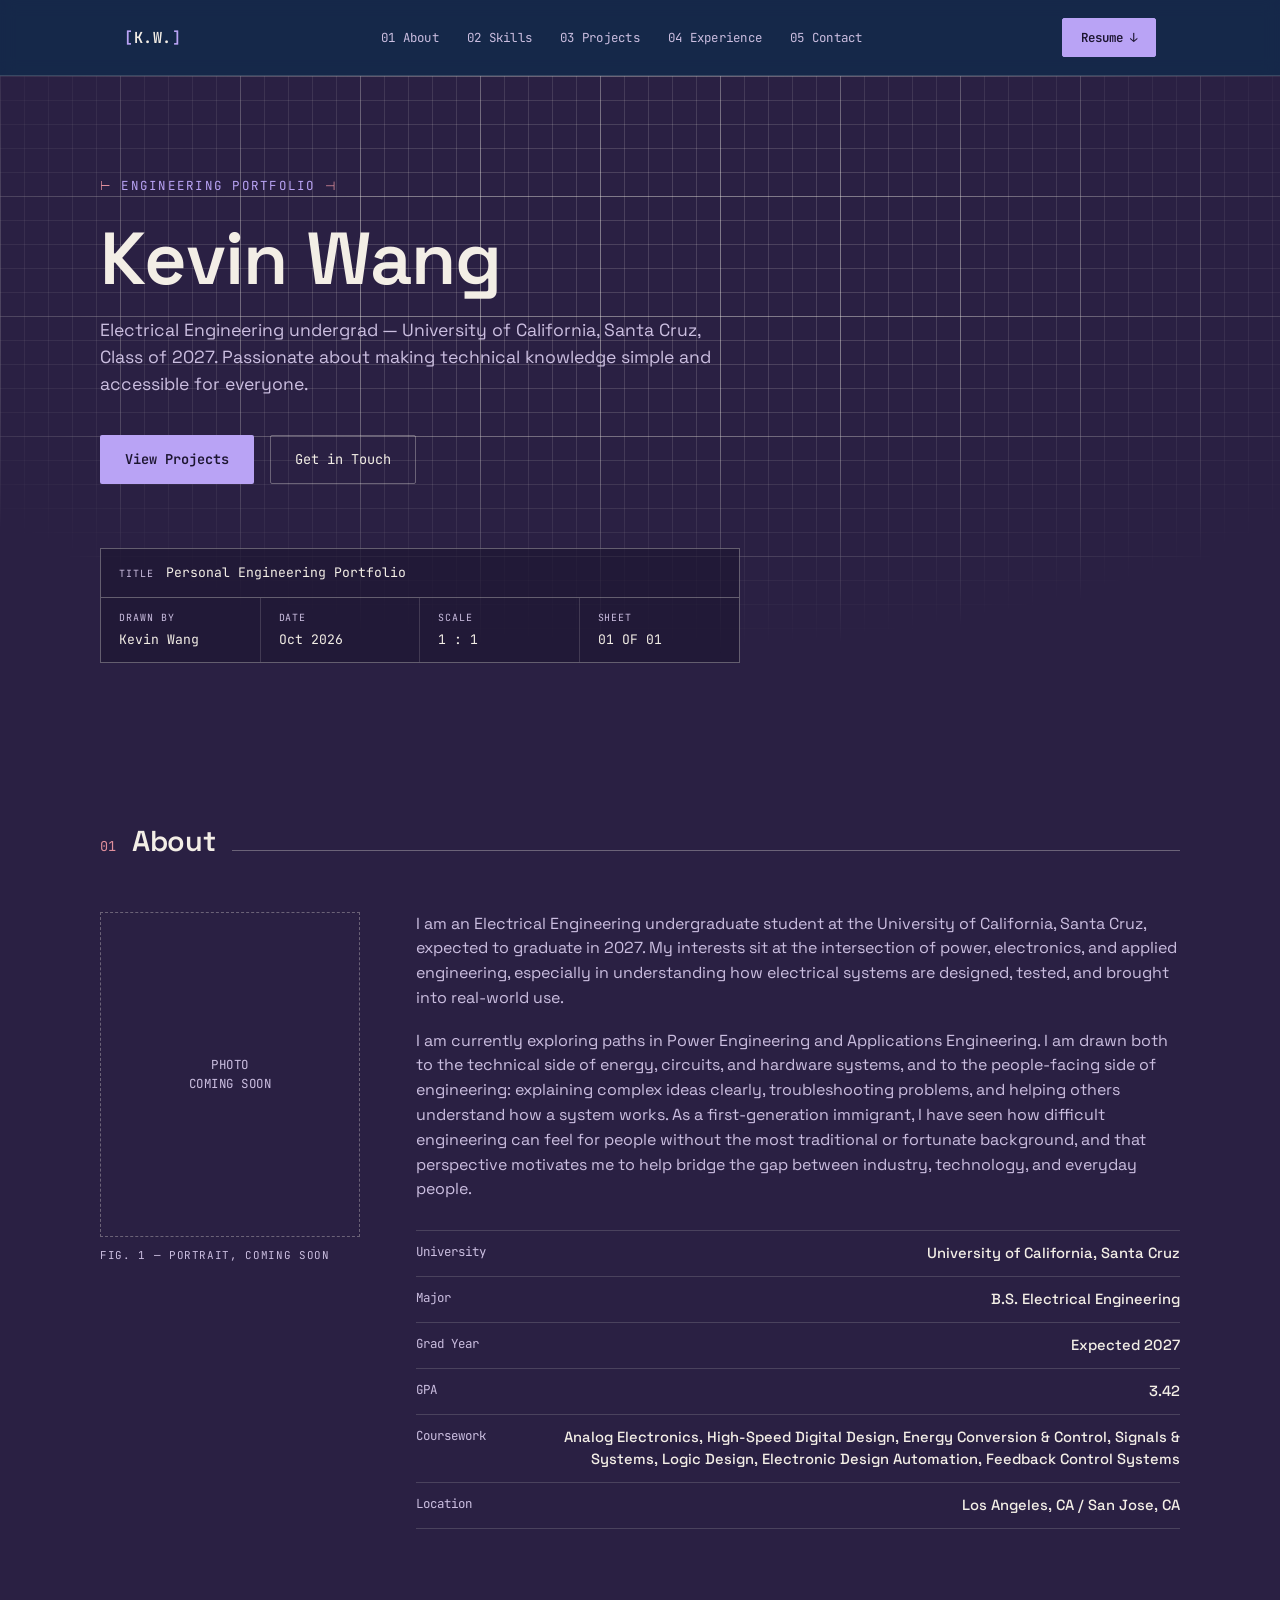
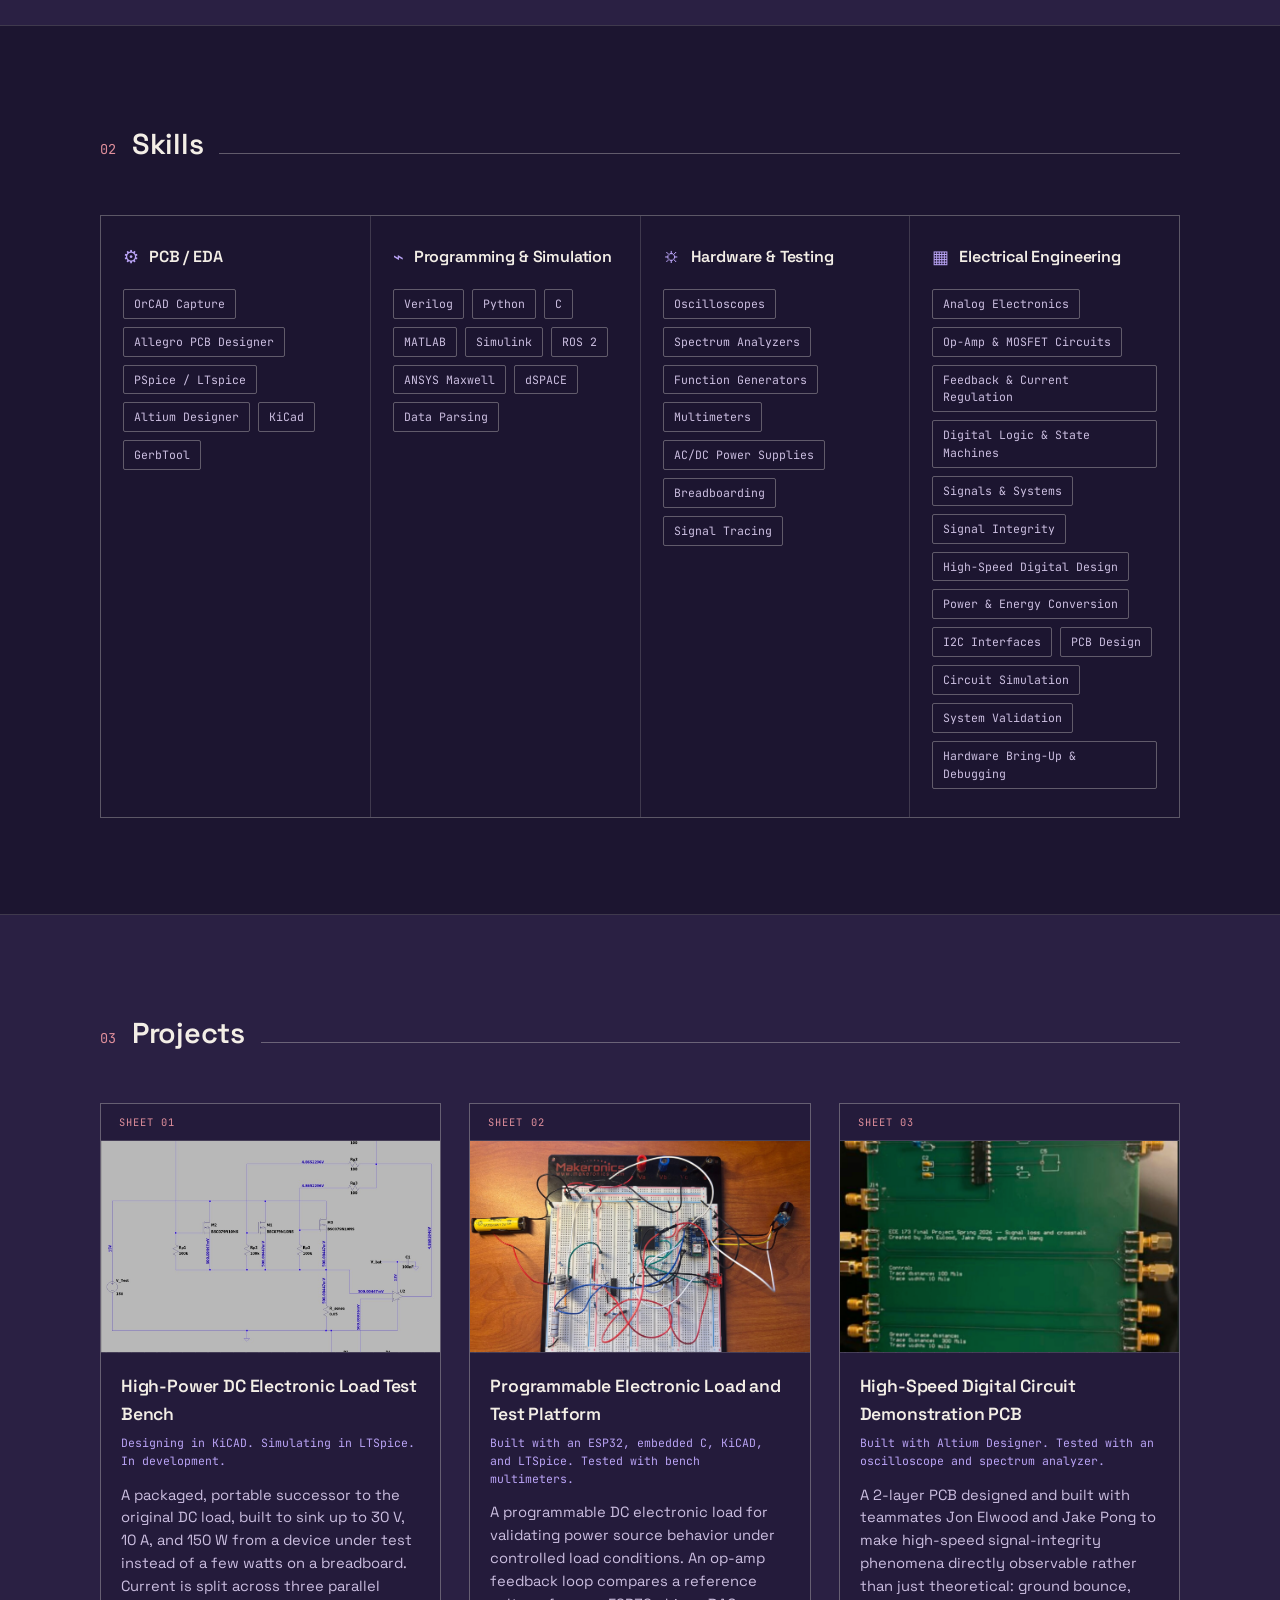
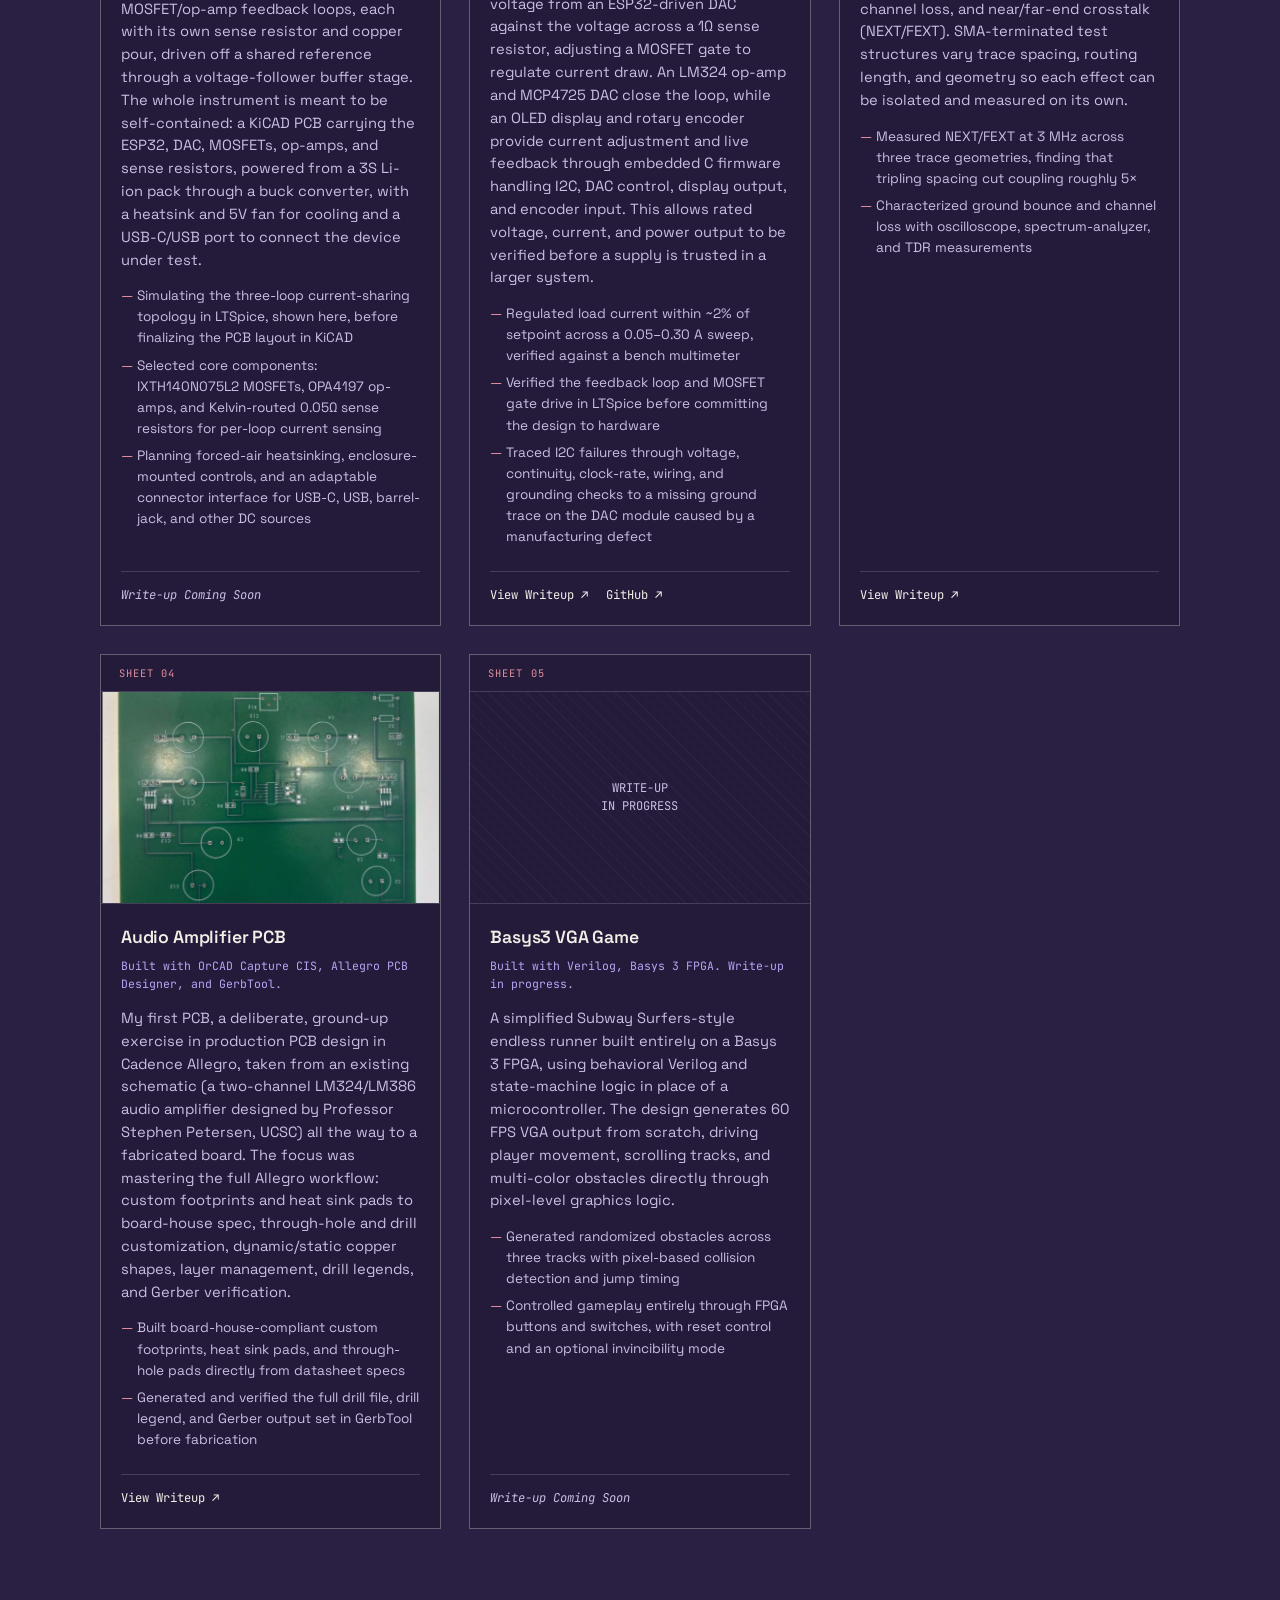
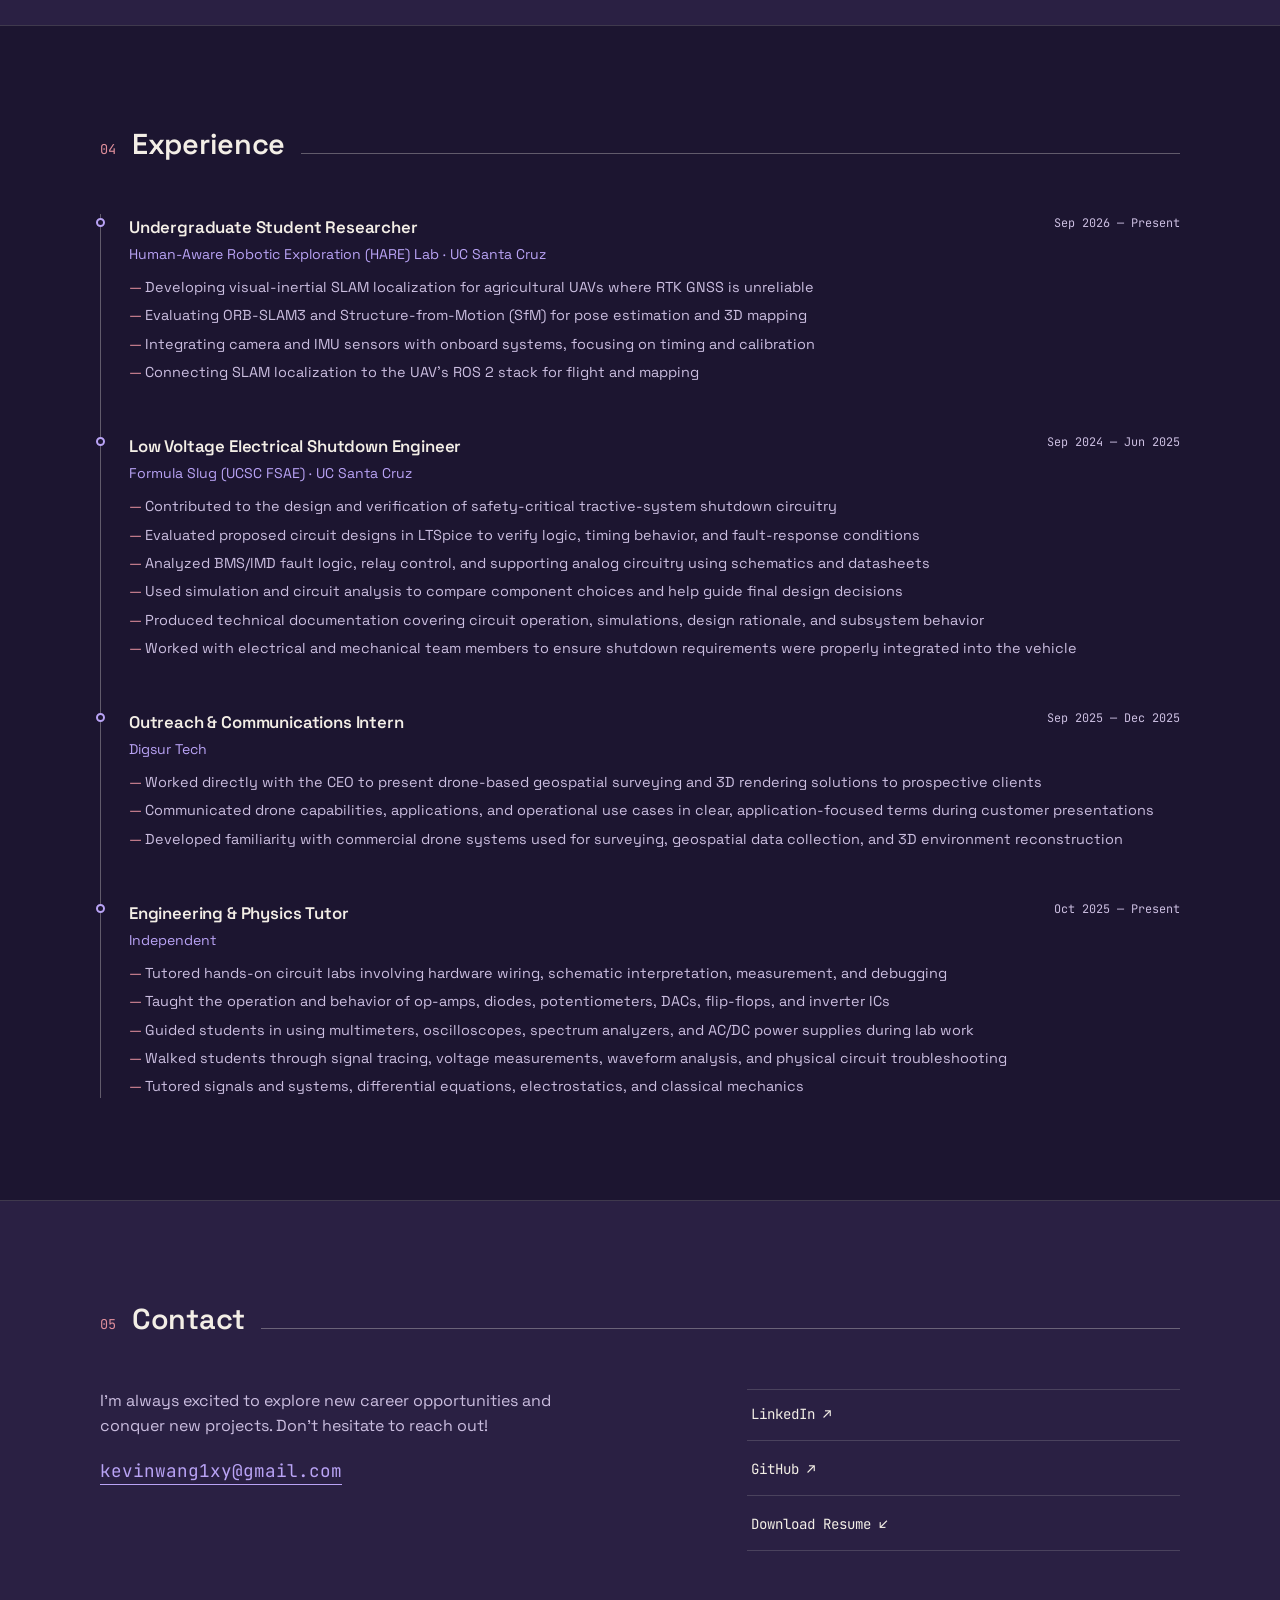
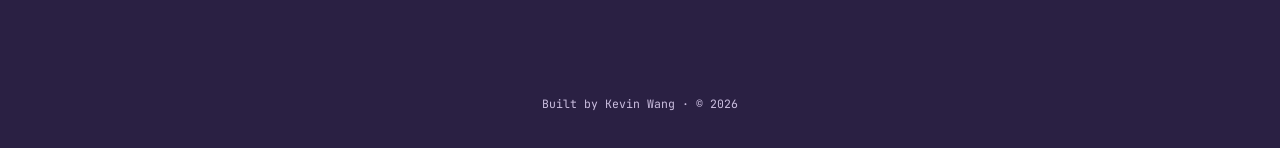
==== commit a5304170: "Rename index (1).html to index.html" ====
--- a/index.html
+++ b/index.html
@@ -63,7 +63,7 @@
       </div>
       <div class="tb-row tb-grid-4">
         <div><span class="tb-label">DRAWN BY</span><span class="tb-value">Kevin Wang</span></div>
-        <div><span class="tb-label">DATE</span><span class="tb-value">Sep 2026</span></div>
+        <div><span class="tb-label">DATE</span><span class="tb-value">Oct 2026</span></div>
         <div><span class="tb-label">SCALE</span><span class="tb-value">1 : 1</span></div>
         <div><span class="tb-label">SHEET</span><span class="tb-value">01 OF 01</span></div>
       </div>
@@ -108,7 +108,7 @@
           <li><span class="fact-label">Major</span><span class="fact-value">B.S. Electrical Engineering</span></li>
           <li><span class="fact-label">Grad Year</span><span class="fact-value">Expected 2027</span></li>
           <li><span class="fact-label">GPA</span><span class="fact-value">3.42</span></li>
-          <li><span class="fact-label">Coursework</span><span class="fact-value" style="text-align:right;padding-left:24px;">Analog Electronics, High-Speed Digital Design, Energy Conversion &amp; Control, Signals &amp; Systems, Logic Design, Electronic Design Automation</span></li>
+          <li><span class="fact-label">Coursework</span><span class="fact-value" style="text-align:right;padding-left:24px;">Analog Electronics, High-Speed Digital Design, Energy Conversion &amp; Control, Signals &amp; Systems, Logic Design, Electronic Design Automation, Feedback Control Systems</span></li>
           <li><span class="fact-label">Location</span><span class="fact-value">Los Angeles, CA / San Jose, CA</span></li>
         </ul>
       </div>
@@ -155,6 +155,7 @@
           <span class="tag">C</span>
           <span class="tag">MATLAB</span>
           <span class="tag">Simulink</span>
+          <span class="tag">ROS 2</span>
           <span class="tag">ANSYS Maxwell</span>
           <span class="tag">dSPACE</span>
           <span class="tag">Data Parsing</span>
@@ -347,6 +348,23 @@
         <div class="timeline-marker"></div>
         <div class="timeline-content">
           <div class="timeline-top">
+            <h3>Undergraduate Student Researcher</h3>
+            <span class="timeline-date">Sep 2026 — Present</span>
+          </div>
+          <p class="timeline-org">Human-Aware Robotic Exploration (HARE) Lab · UC Santa Cruz</p>
+          <ul class="timeline-list">
+            <li>Developing visual-inertial SLAM localization for agricultural UAVs where RTK GNSS is unreliable</li>
+            <li>Evaluating ORB-SLAM3 and Structure-from-Motion (SfM) for pose estimation and 3D mapping</li>
+            <li>Integrating camera and IMU sensors with onboard systems, focusing on timing and calibration</li>
+            <li>Connecting SLAM localization to the UAV's ROS 2 stack for flight and mapping</li>
+          </ul>
+        </div>
+      </div>
+
+      <div class="timeline-item">
+        <div class="timeline-marker"></div>
+        <div class="timeline-content">
+          <div class="timeline-top">
             <h3>Low Voltage Electrical Shutdown Engineer</h3>
             <span class="timeline-date">Sep 2024 — Jun 2025</span>
           </div>
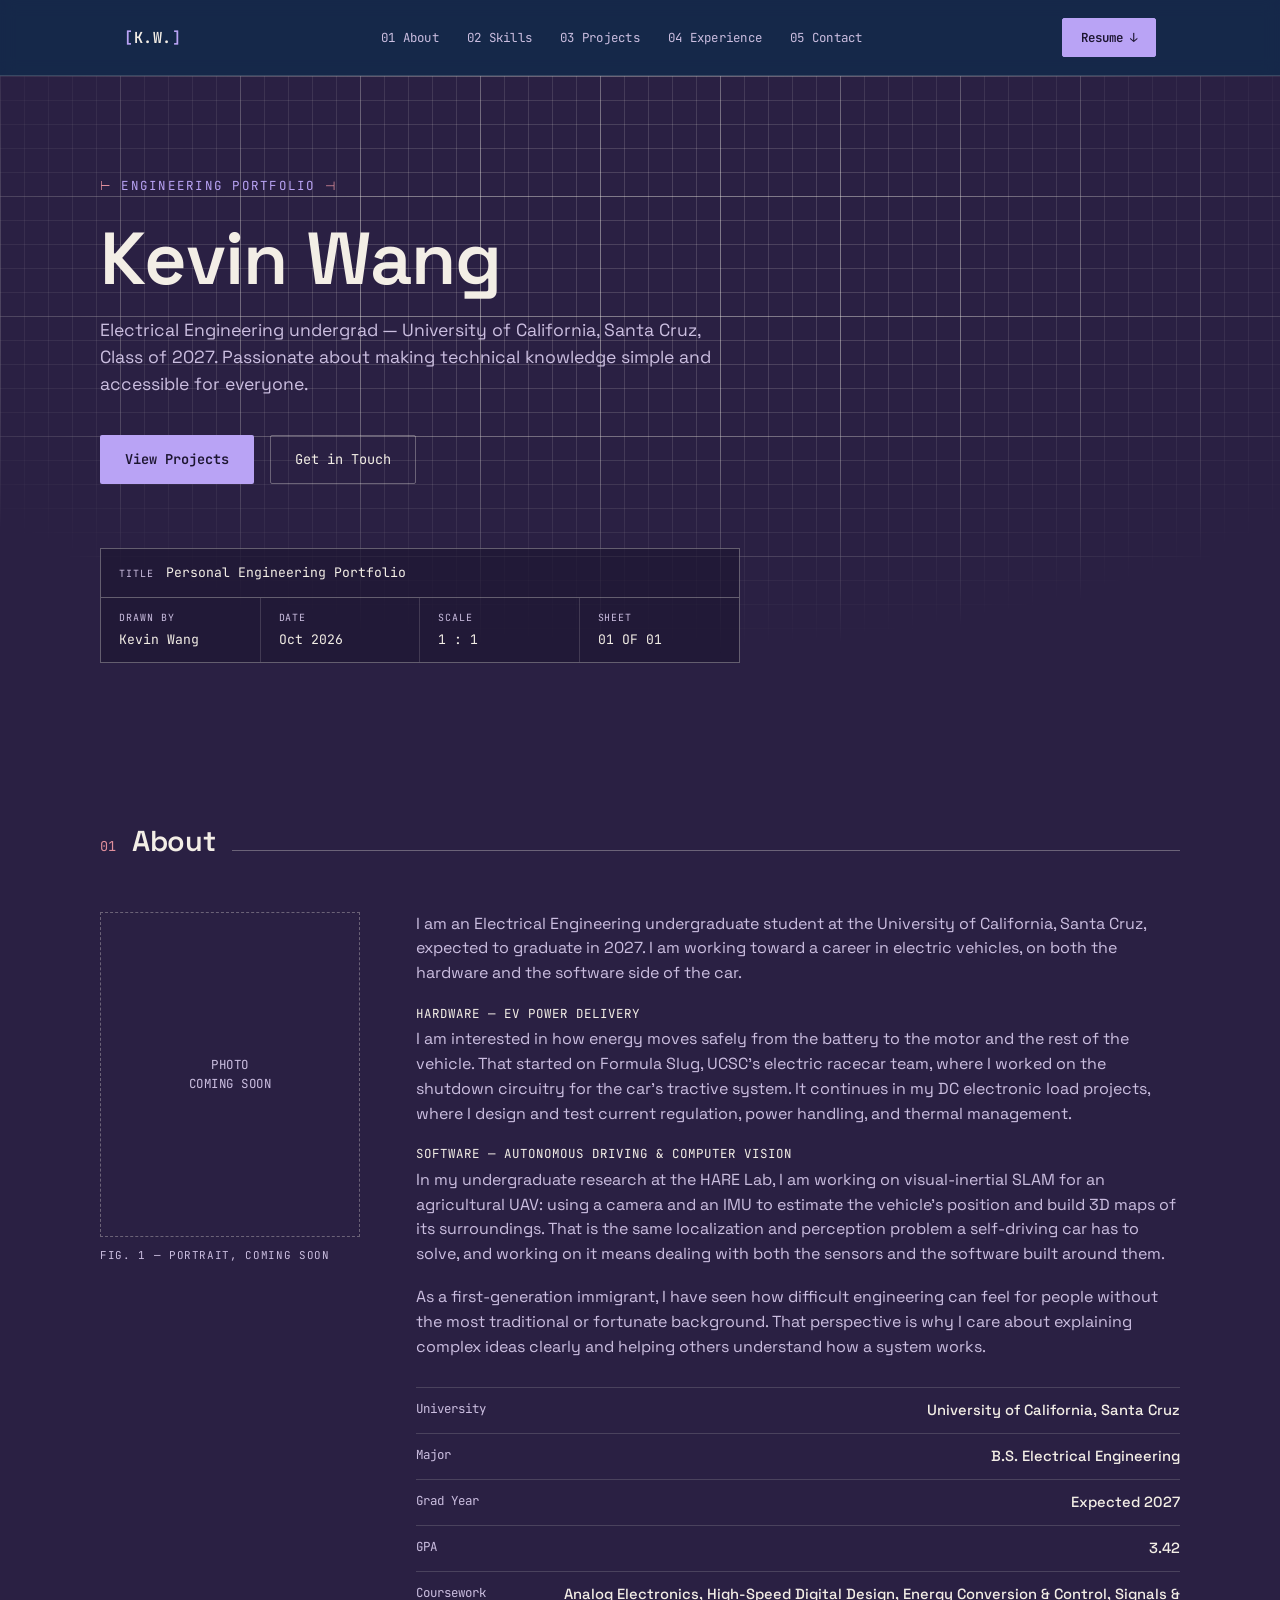
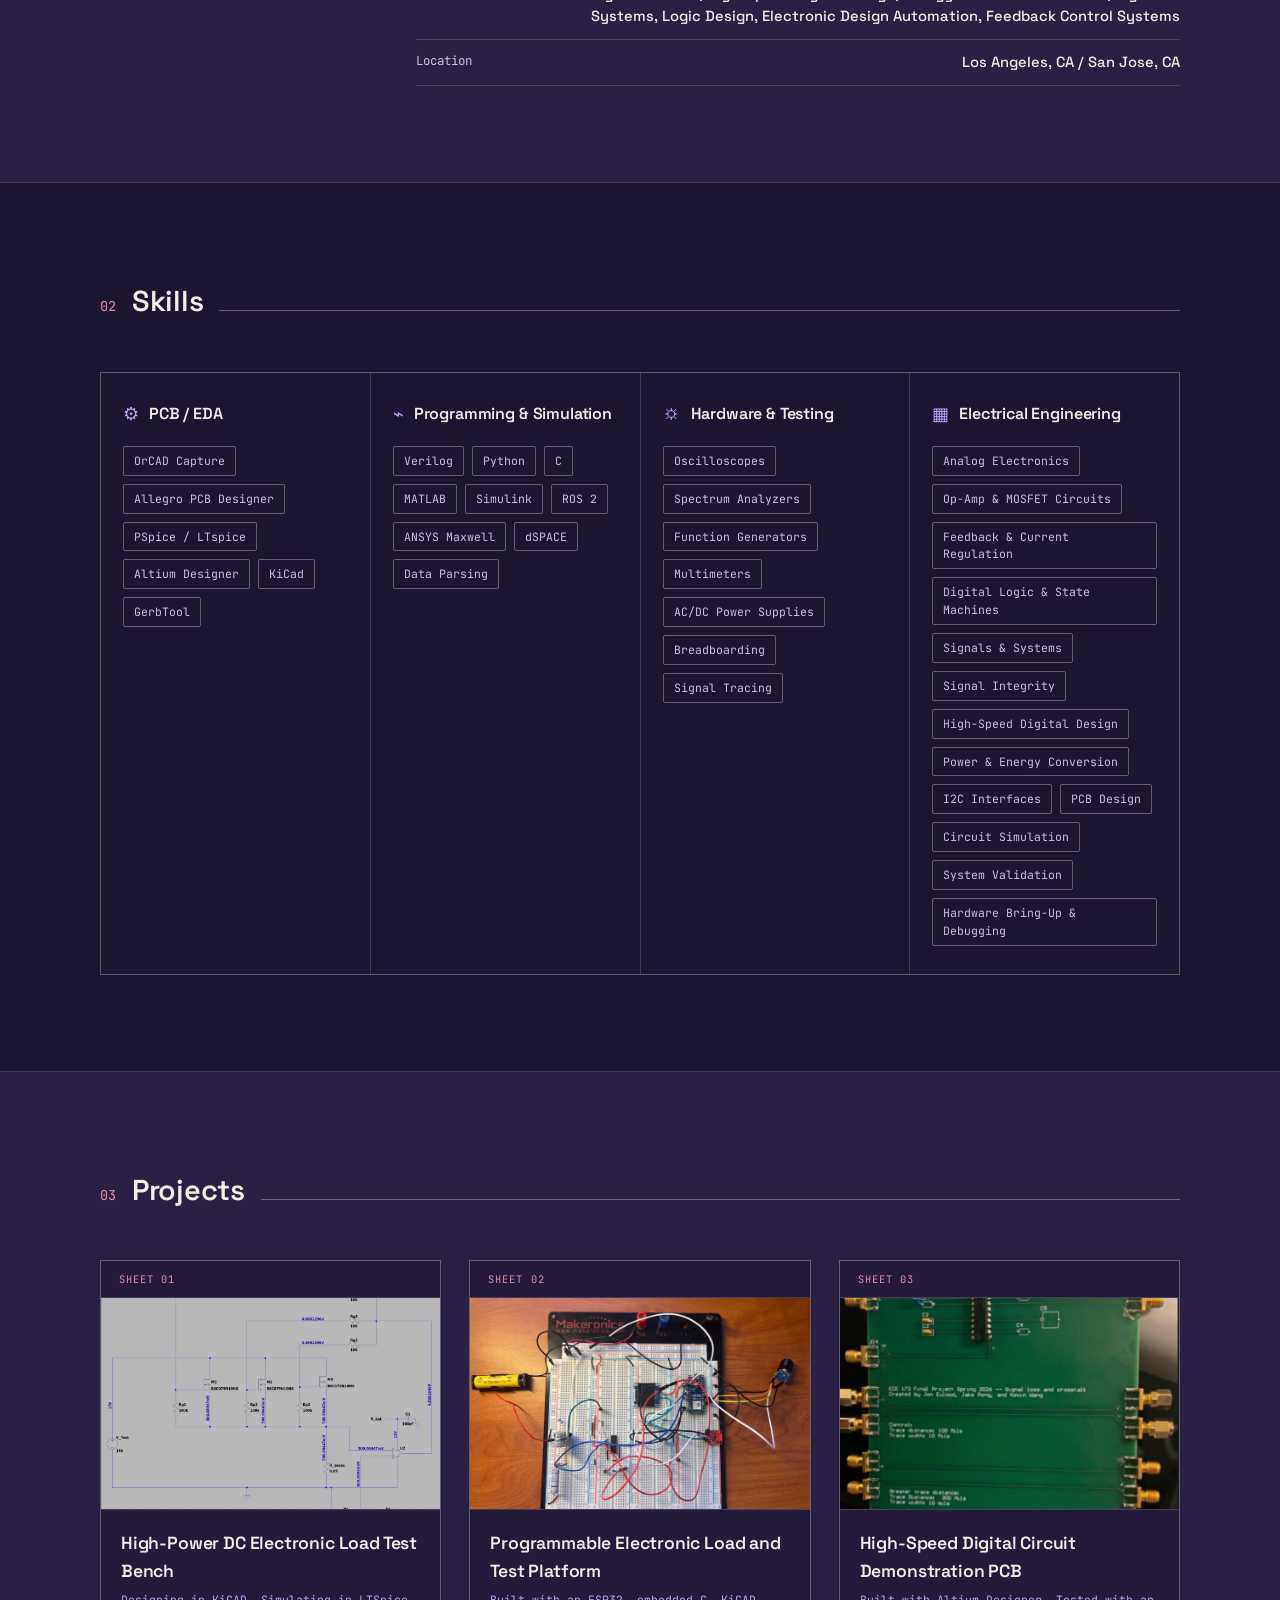
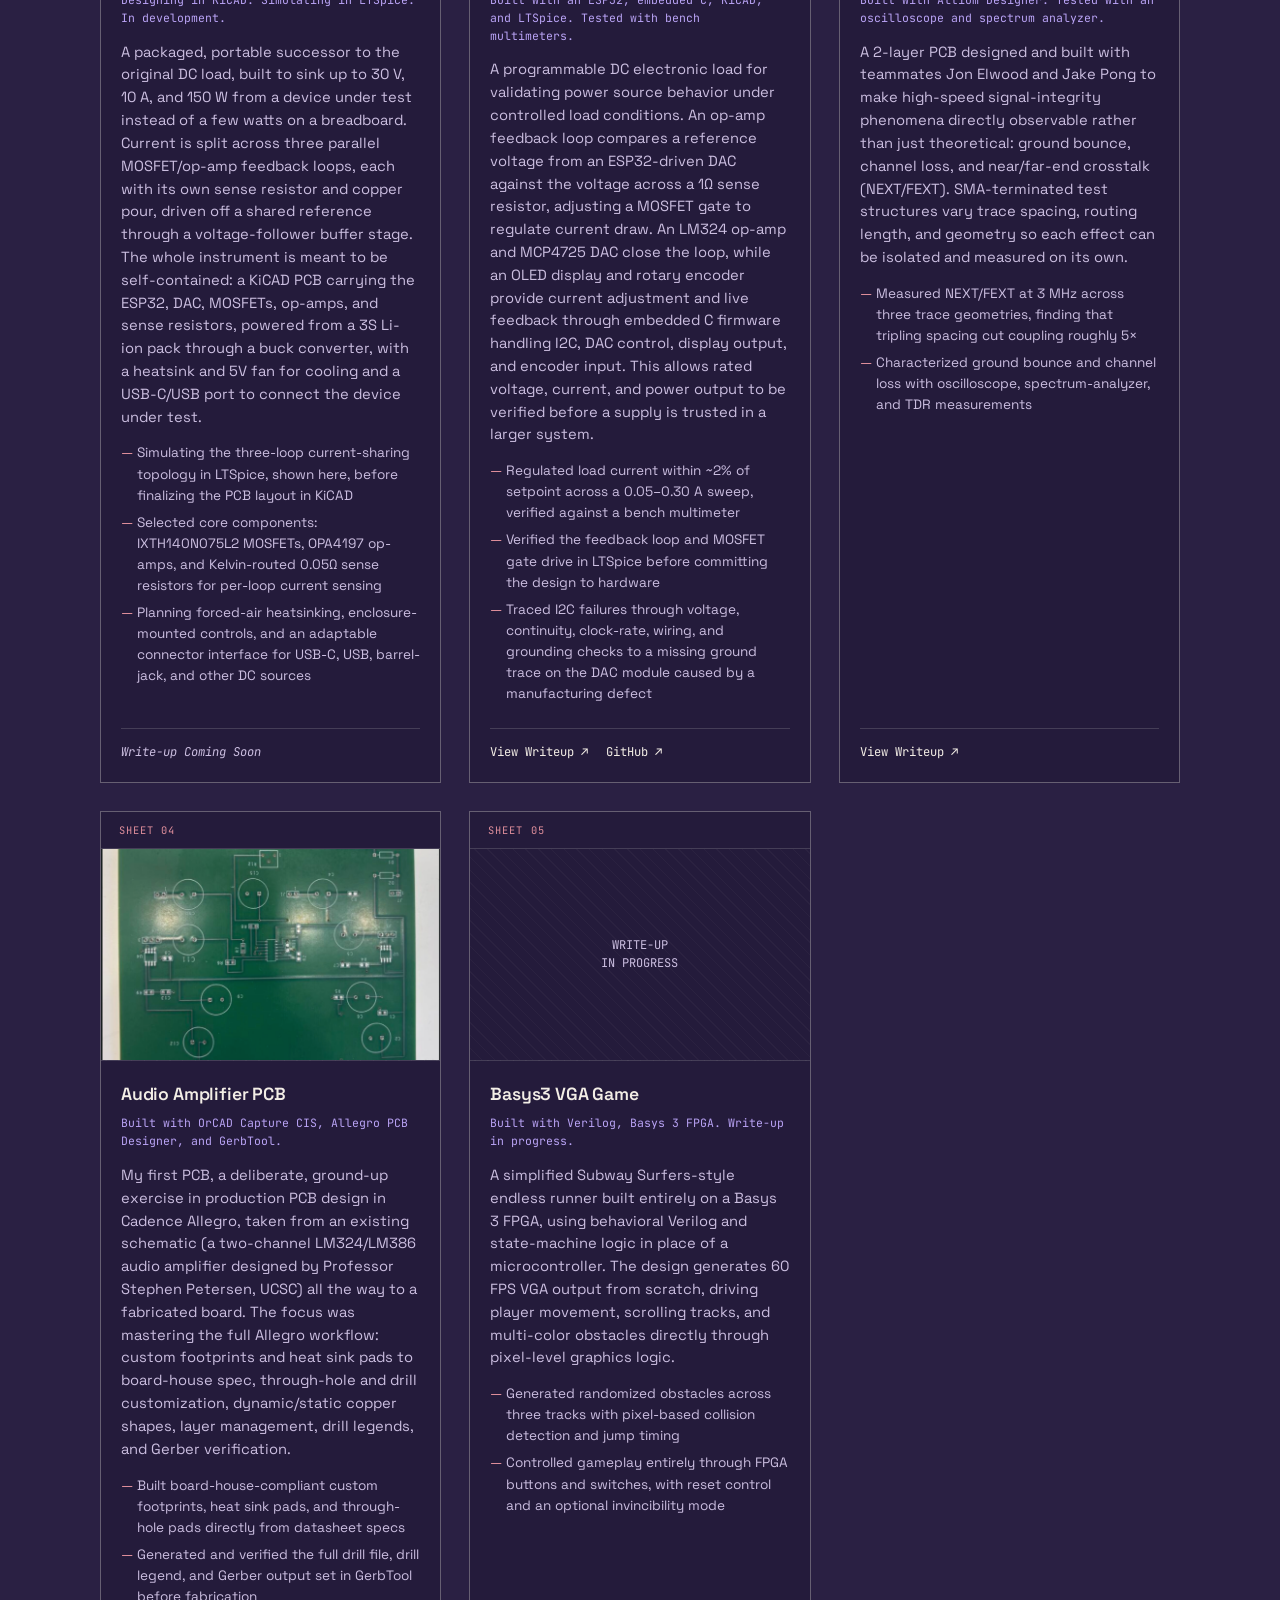
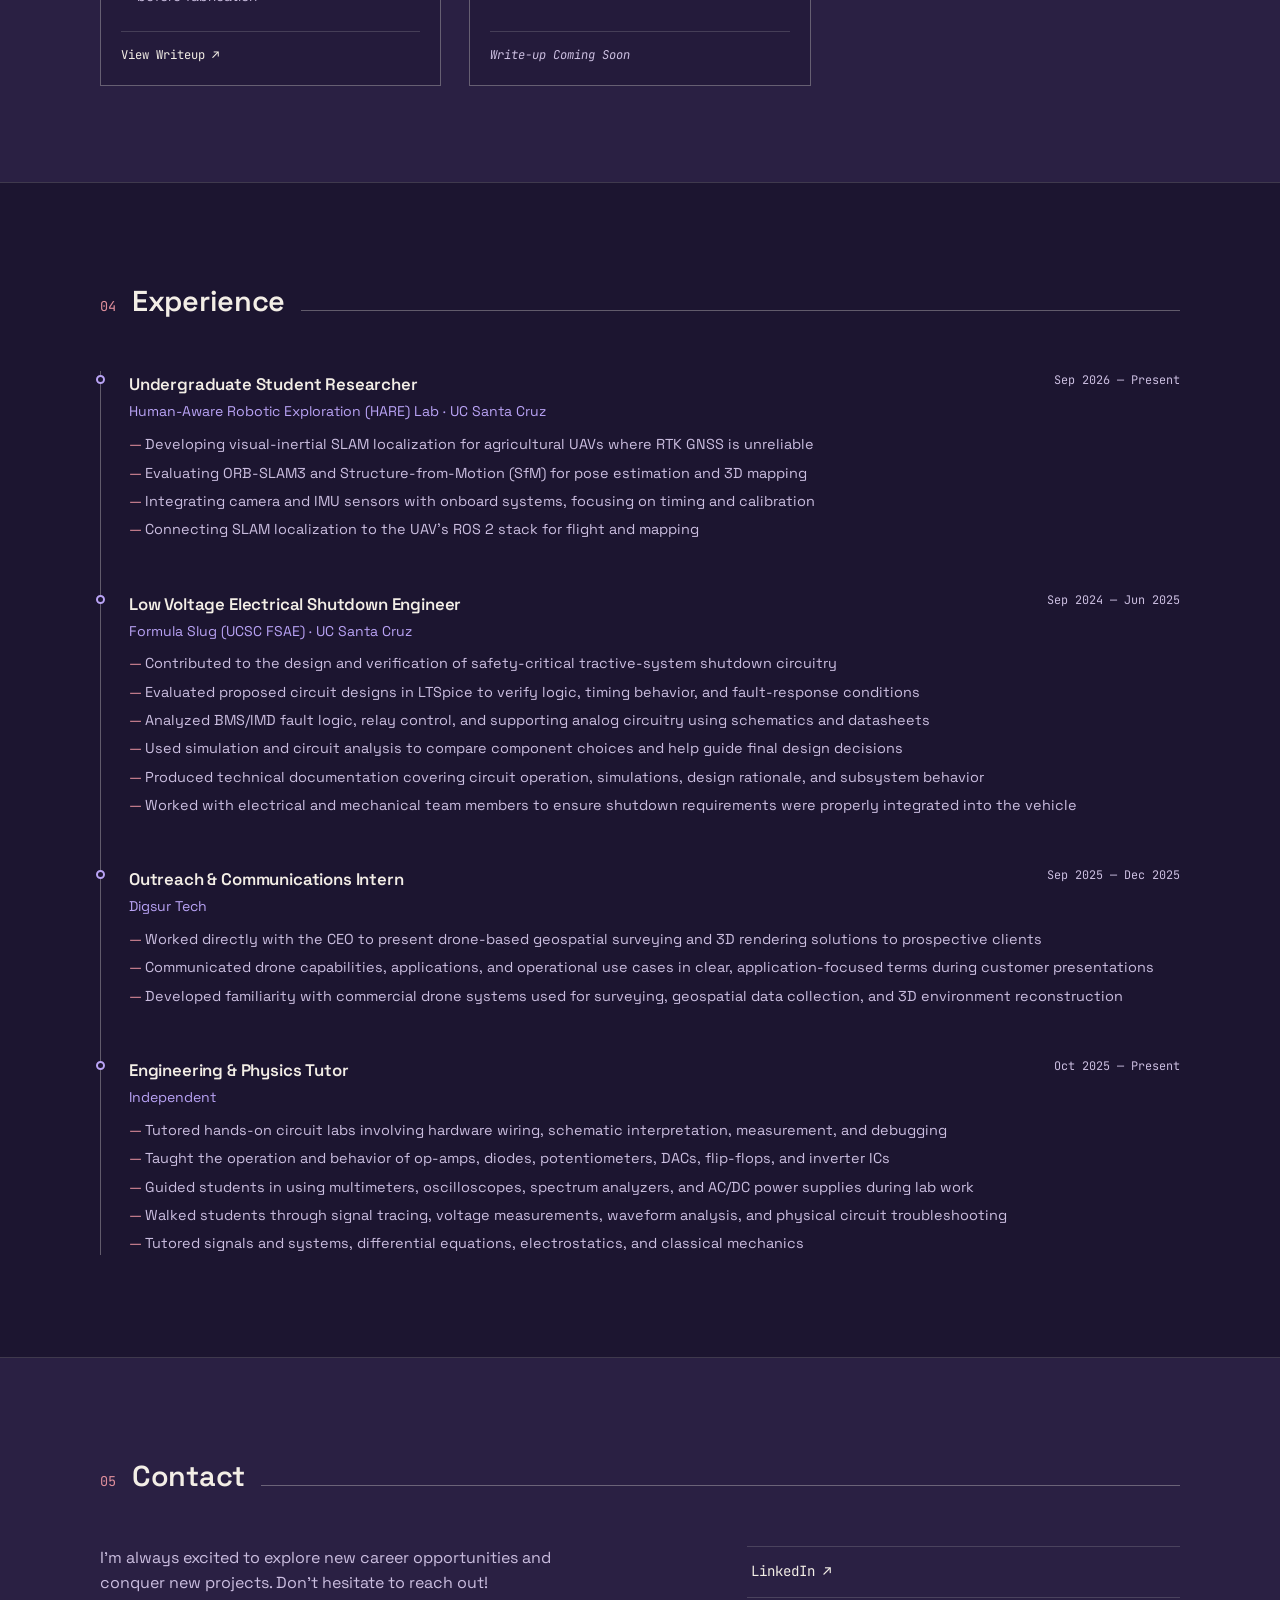
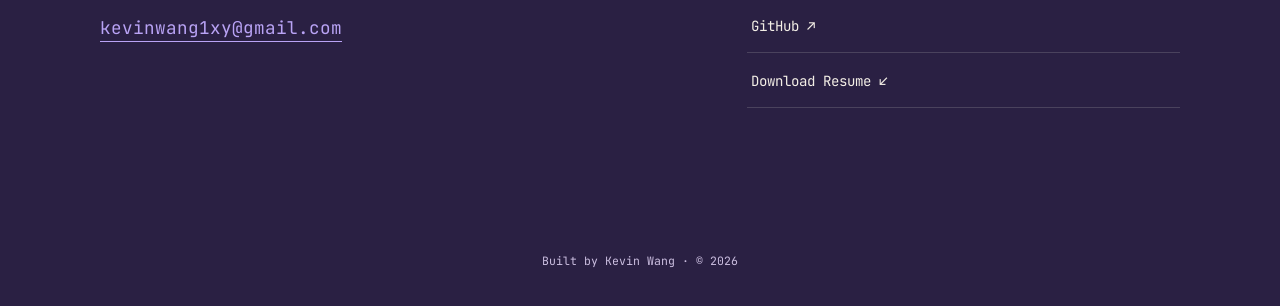
==== commit 75225f9c: "Rename index (2).html to index.html" ====
--- a/index.html
+++ b/index.html
@@ -93,14 +93,23 @@
 
       <div class="about-text">
         <p>
-        I am an Electrical Engineering undergraduate student at the University of California, Santa Cruz, expected to graduate in 2027. My interests sit at the intersection of power, 
-        electronics, and applied engineering, especially in understanding how electrical systems are designed, tested, and brought into real-world use. 
+        I am an Electrical Engineering undergraduate student at the University of California, Santa Cruz, expected to graduate in 2027. I am working toward a career in electric vehicles,
+        on both the hardware and the software side of the car.
         </p>
         <p>
-         I am currently exploring paths 
-        in Power Engineering and Applications Engineering. I am drawn both to the technical side of energy, circuits, and hardware systems, and to the people-facing side of engineering:
-         explaining complex ideas clearly, troubleshooting problems, and helping others understand how a system works. As a first-generation immigrant, I have seen how difficult engineering 
-         can feel for people without the most traditional or fortunate background, and that perspective motivates me to help bridge the gap between industry, technology, and everyday people.
+        <span style="display:block;font-family:var(--font-mono);font-size:0.78rem;letter-spacing:0.08em;color:var(--paper);margin-bottom:4px;">HARDWARE — EV POWER DELIVERY</span>
+        I am interested in how energy moves safely from the battery to the motor and the rest of the vehicle. That started on Formula Slug, UCSC's electric racecar team, where I worked on
+        the shutdown circuitry for the car's tractive system. It continues in my DC electronic load projects, where I design and test current regulation, power handling, and thermal management.
+        </p>
+        <p>
+        <span style="display:block;font-family:var(--font-mono);font-size:0.78rem;letter-spacing:0.08em;color:var(--paper);margin-bottom:4px;">SOFTWARE — AUTONOMOUS DRIVING &amp; COMPUTER VISION</span>
+        In my undergraduate research at the HARE Lab, I am working on visual-inertial SLAM for an agricultural UAV: using a camera and an IMU to estimate the vehicle's position and build
+        3D maps of its surroundings. That is the same localization and perception problem a self-driving car has to solve, and working on it means dealing with both the sensors and the
+        software built around them.
+        </p>
+        <p>
+        As a first-generation immigrant, I have seen how difficult engineering can feel for people without the most traditional or fortunate background. That perspective is why I care
+        about explaining complex ideas clearly and helping others understand how a system works.
         </p>
 
         <ul class="about-facts">
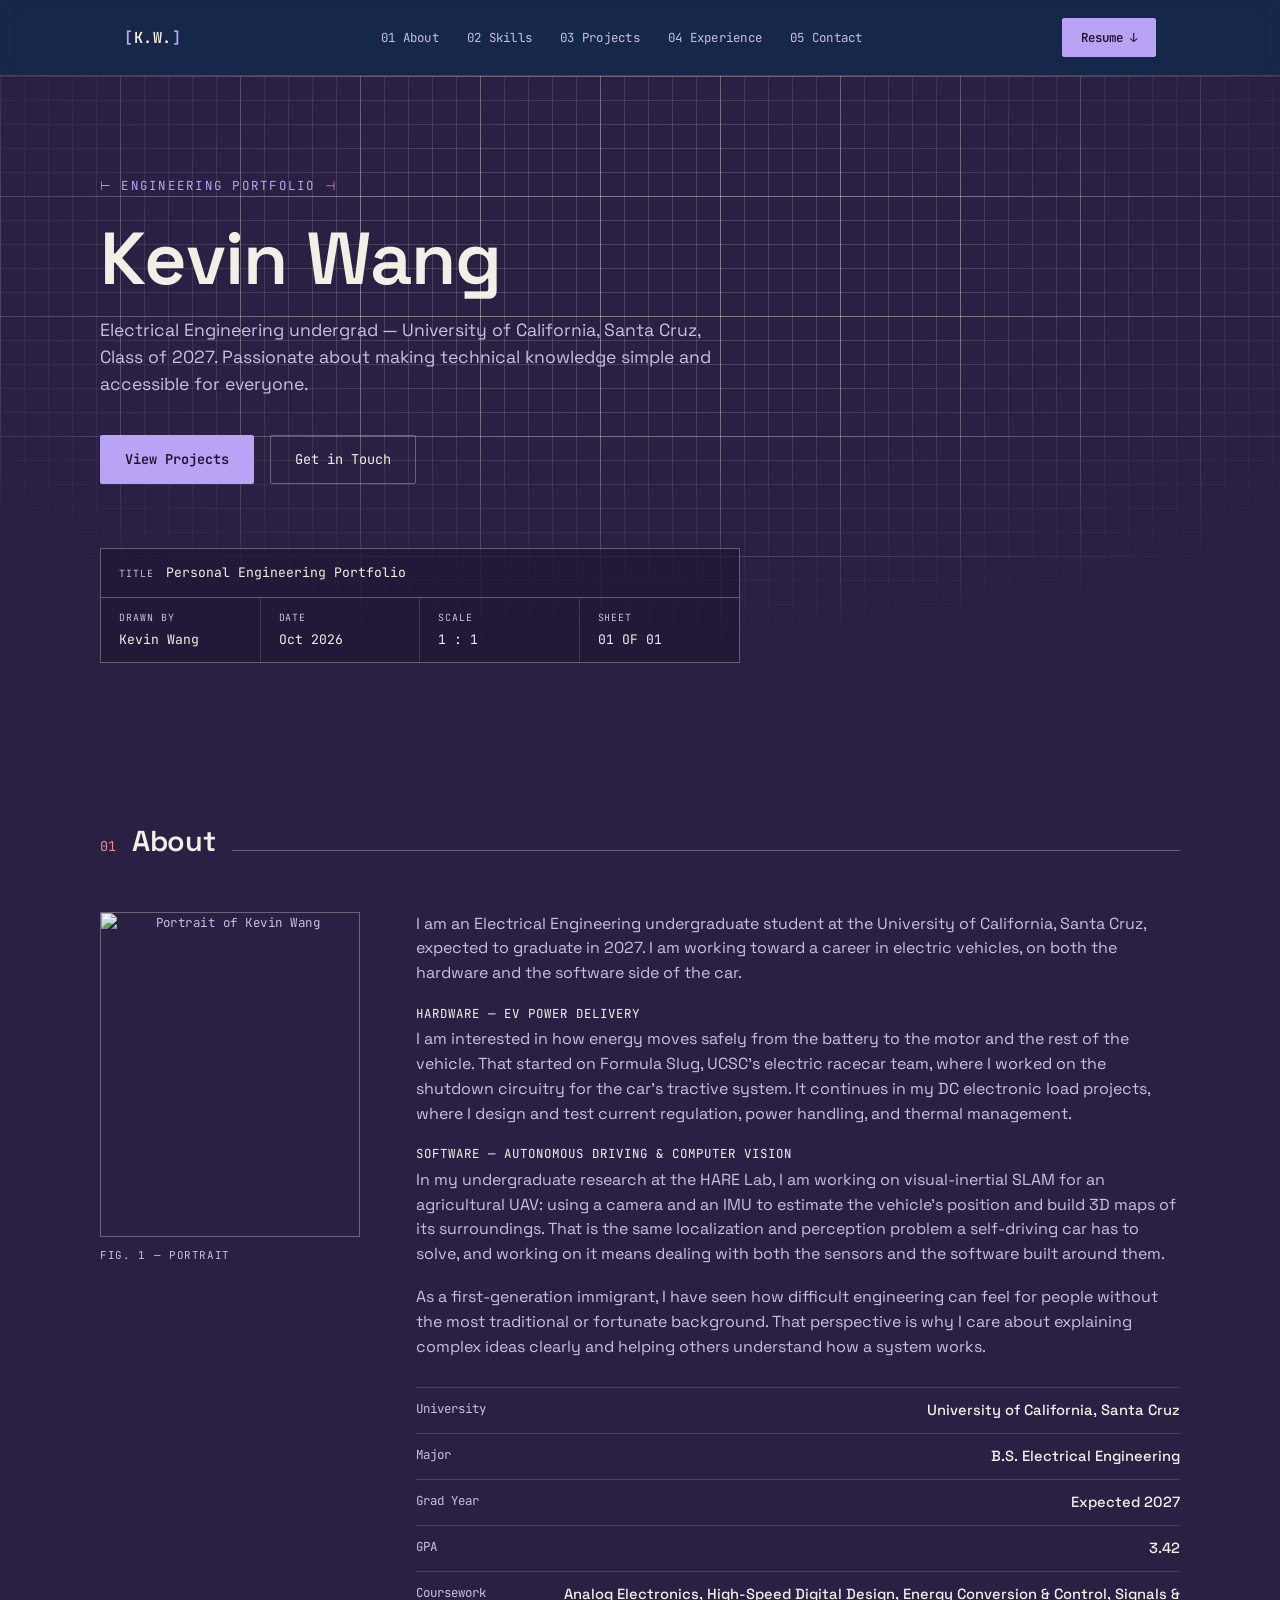
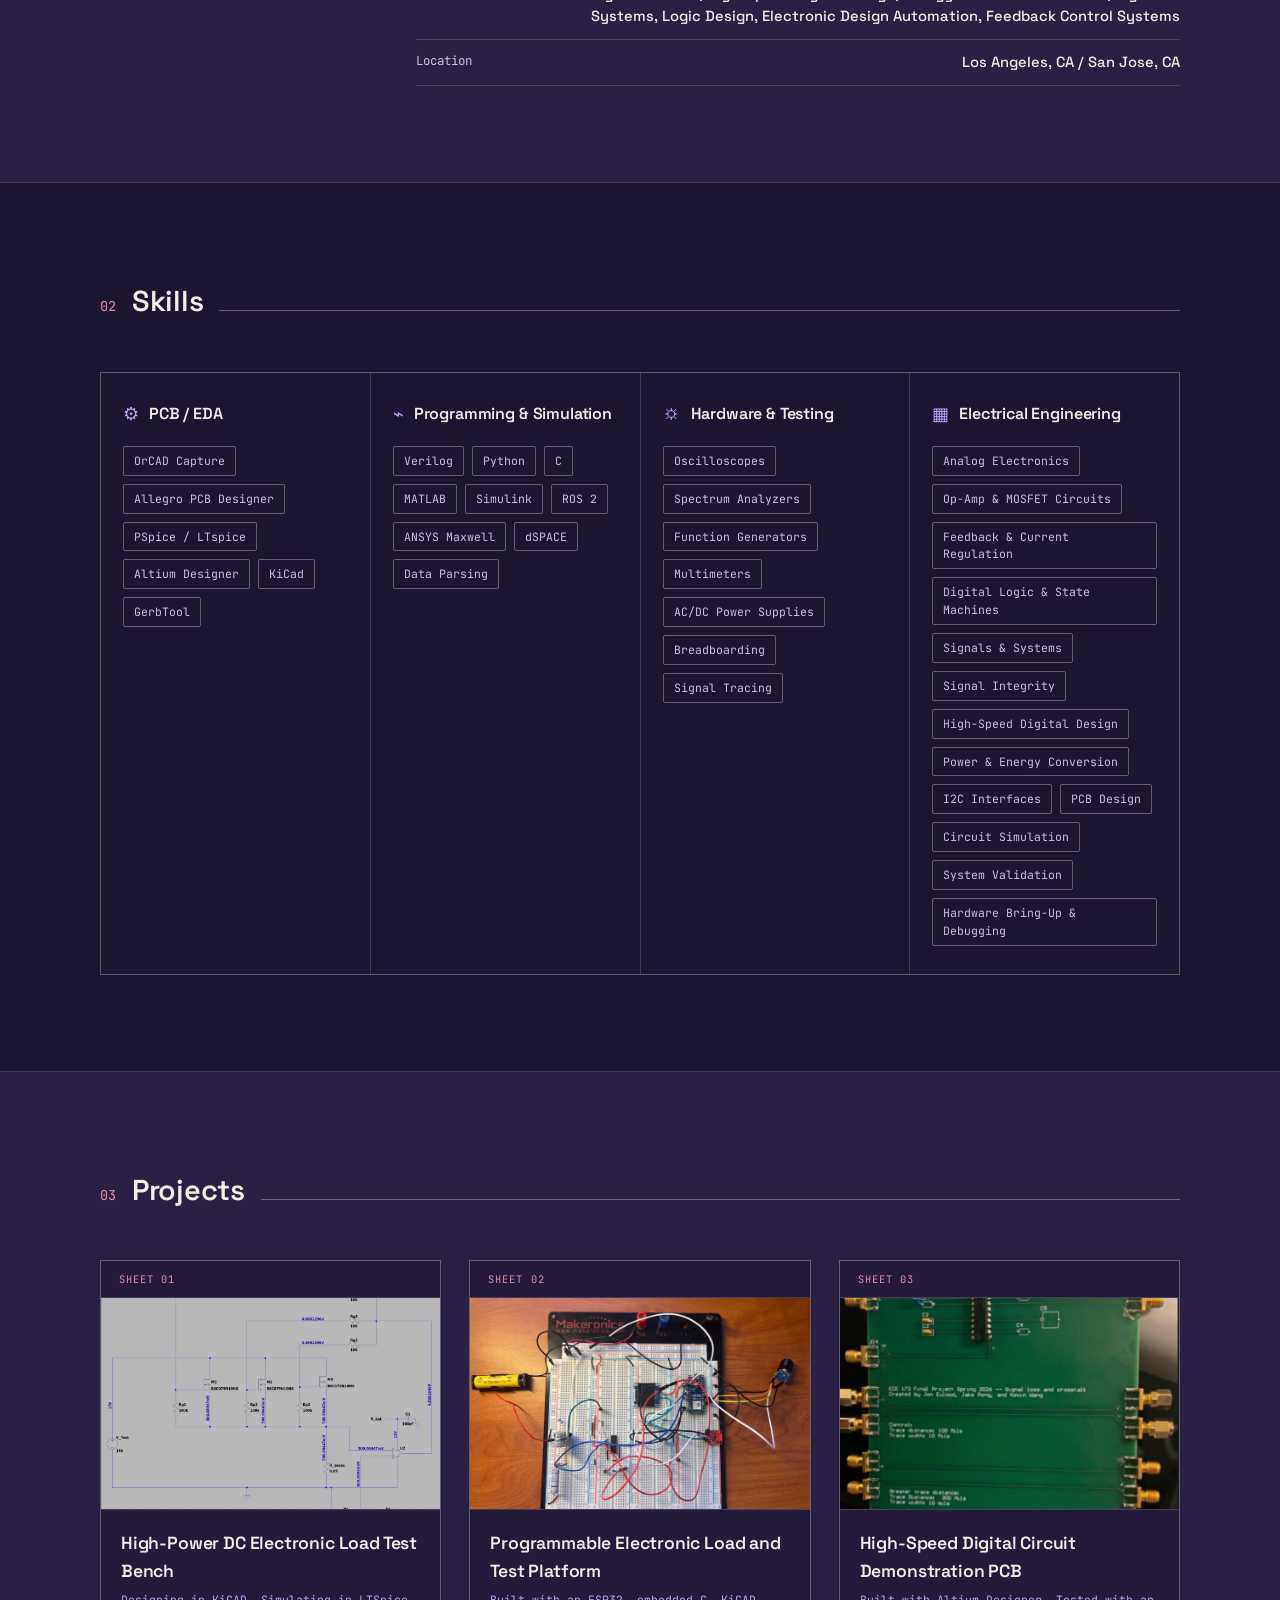
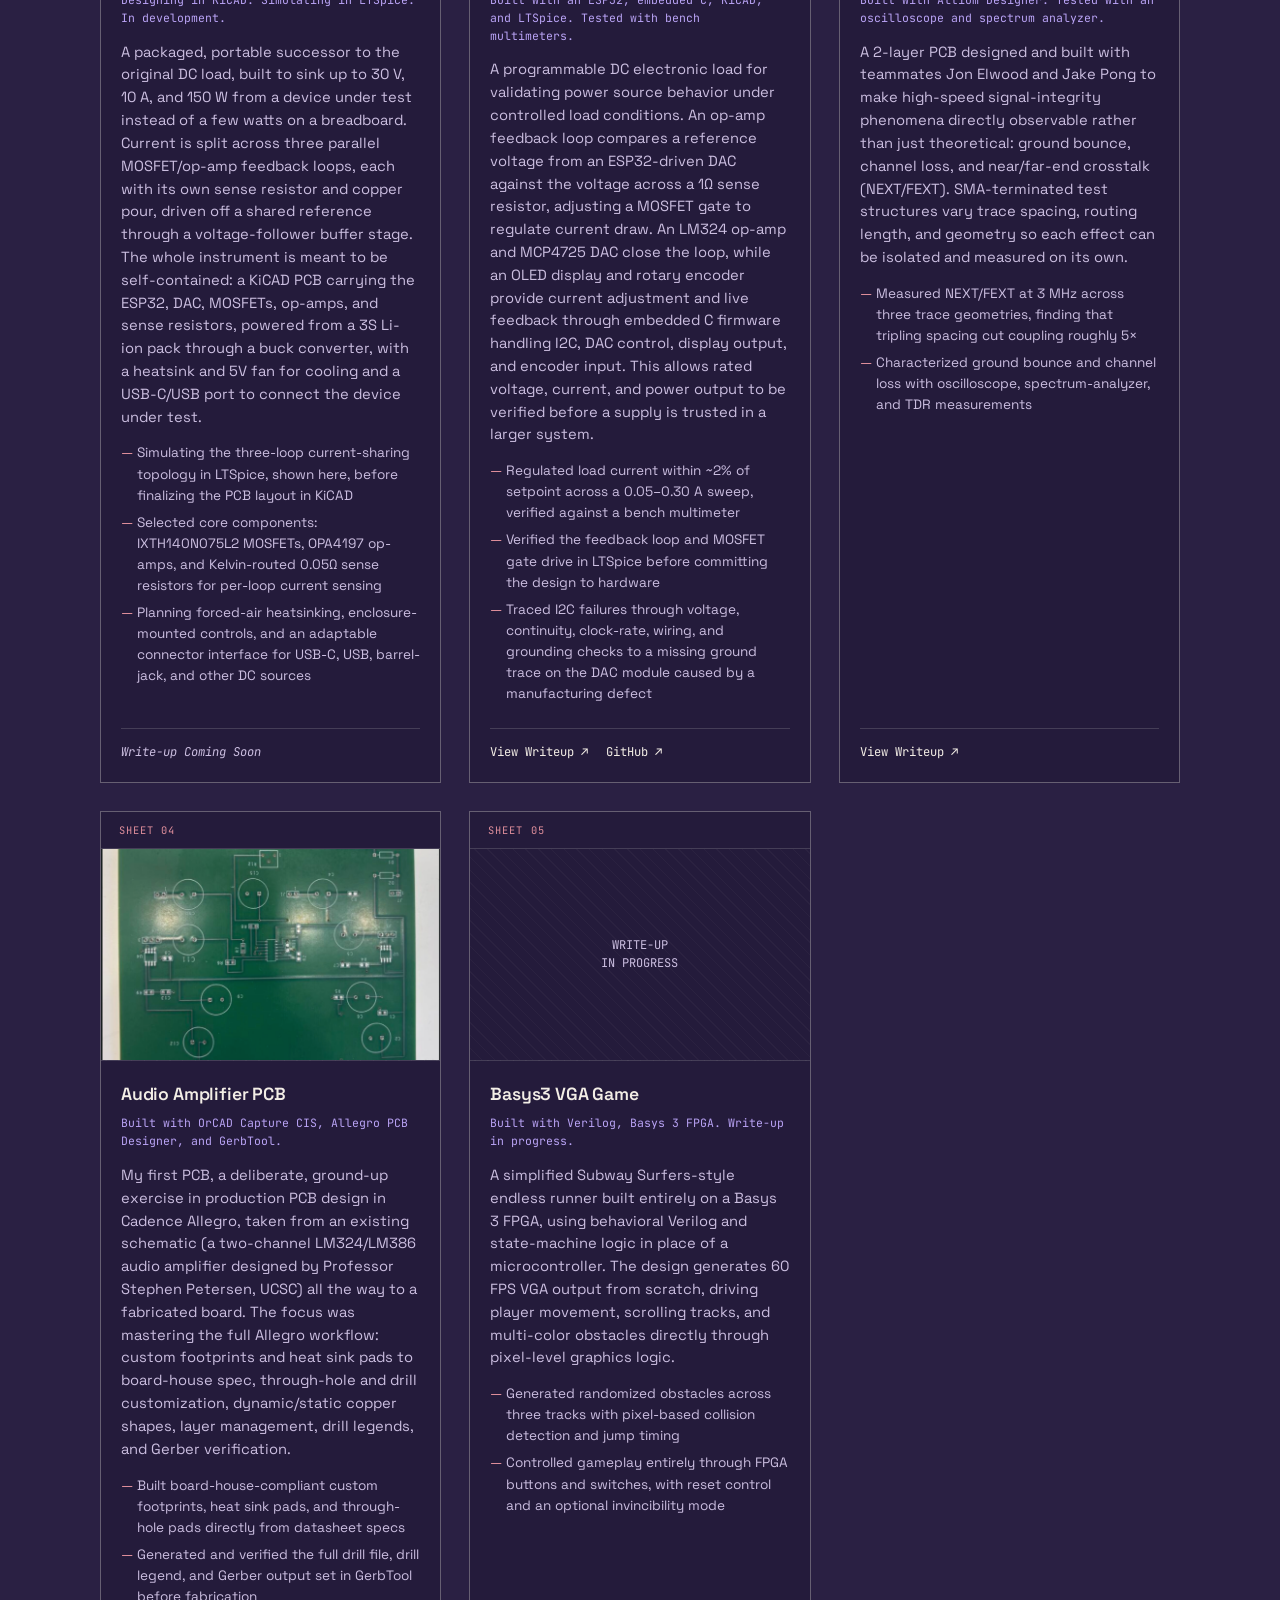
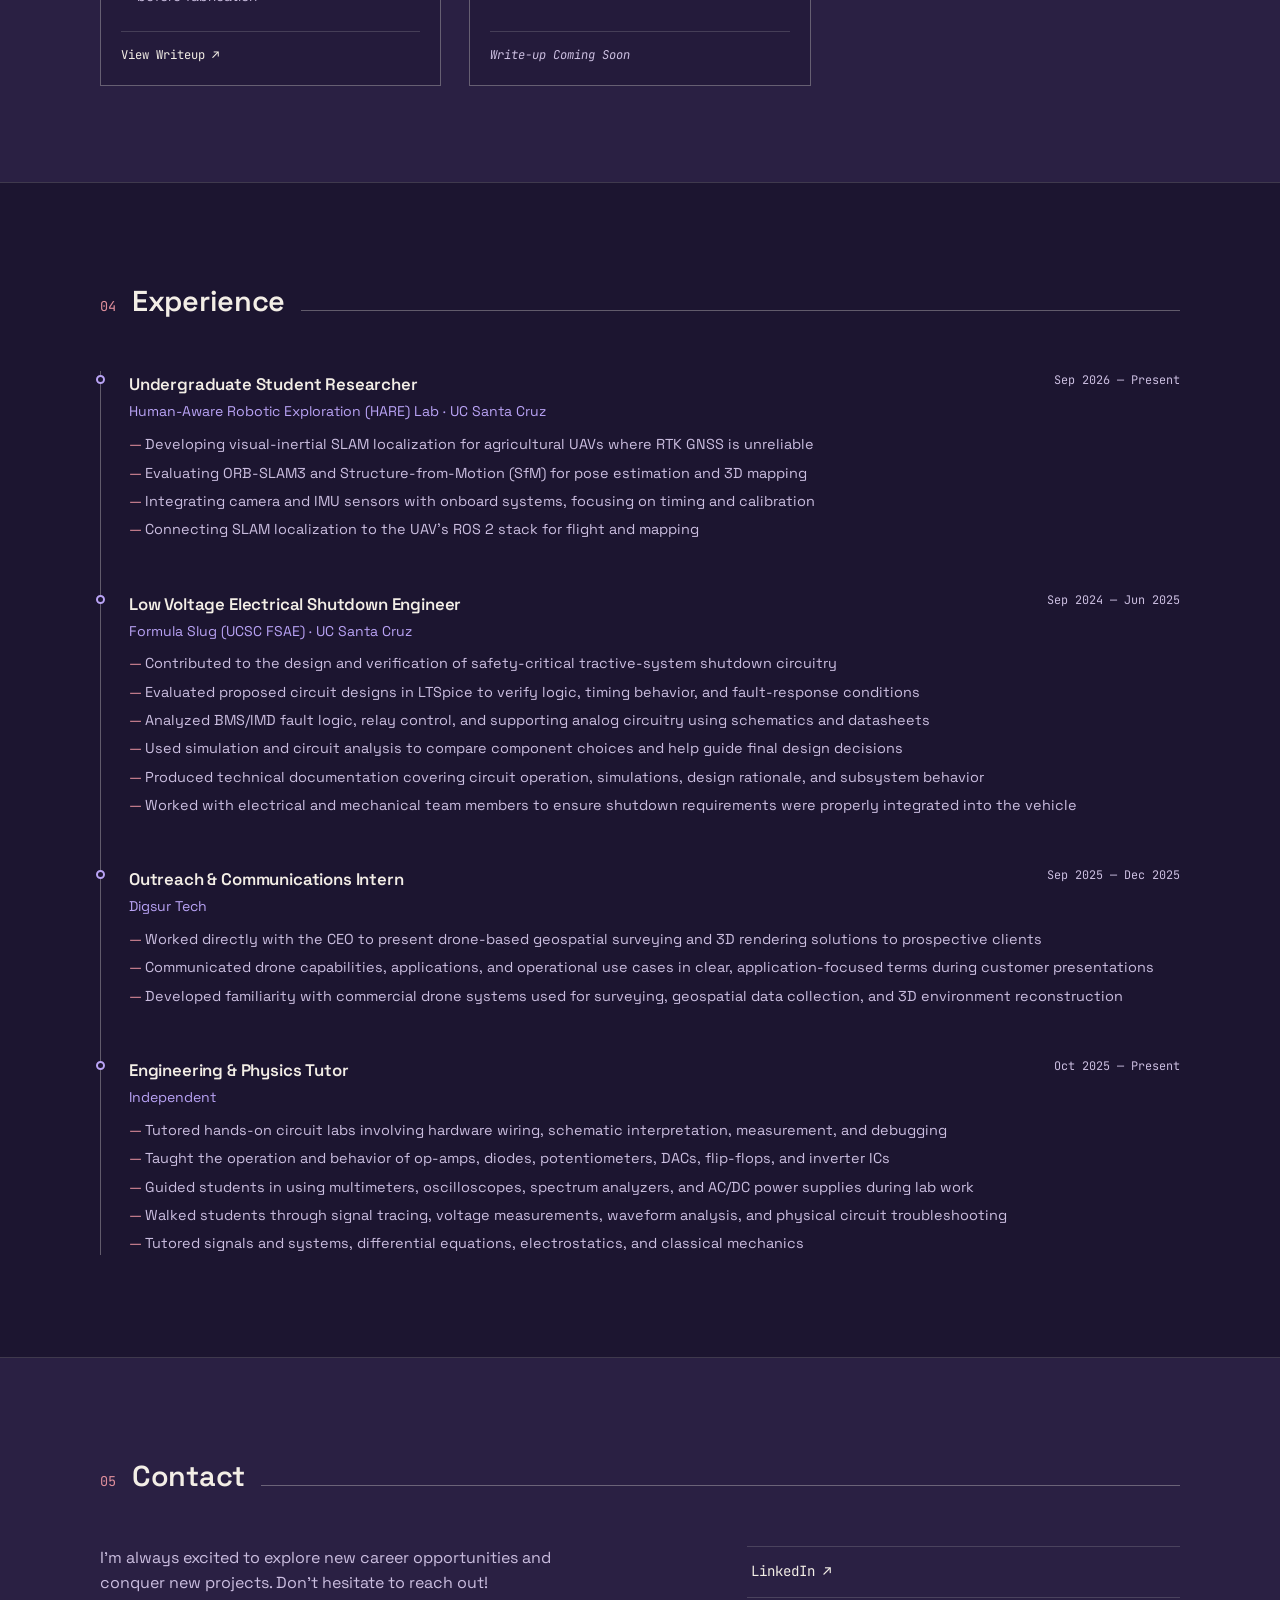
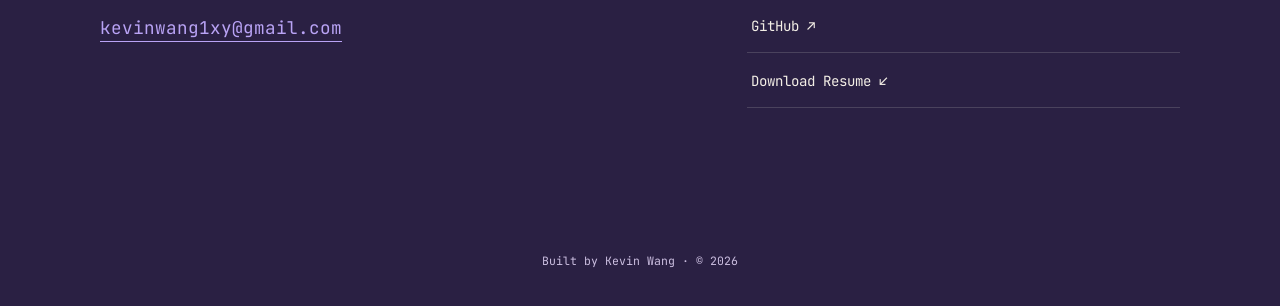
==== commit b224ad2d: "Rename index (3).html to index.html" ====
--- a/index.html
+++ b/index.html
@@ -85,10 +85,10 @@
 
     <div class="about-grid">
       <div class="about-photo">
-        <div class="photo-placeholder">
-          <span>PHOTO<br>COMING SOON</span>
-        </div>
-        <div class="photo-caption">FIG. 1 — PORTRAIT, COMING SOON</div>
+        <div class="photo-placeholder" style="border-style:solid;padding:0;overflow:hidden;">
+          <img src="kevin-portrait.jpg" alt="Portrait of Kevin Wang" width="800" height="1000" style="width:100%;height:100%;object-fit:cover;display:block;">
+        </div>
+        <div class="photo-caption">FIG. 1 — PORTRAIT</div>
       </div>
 
       <div class="about-text">
